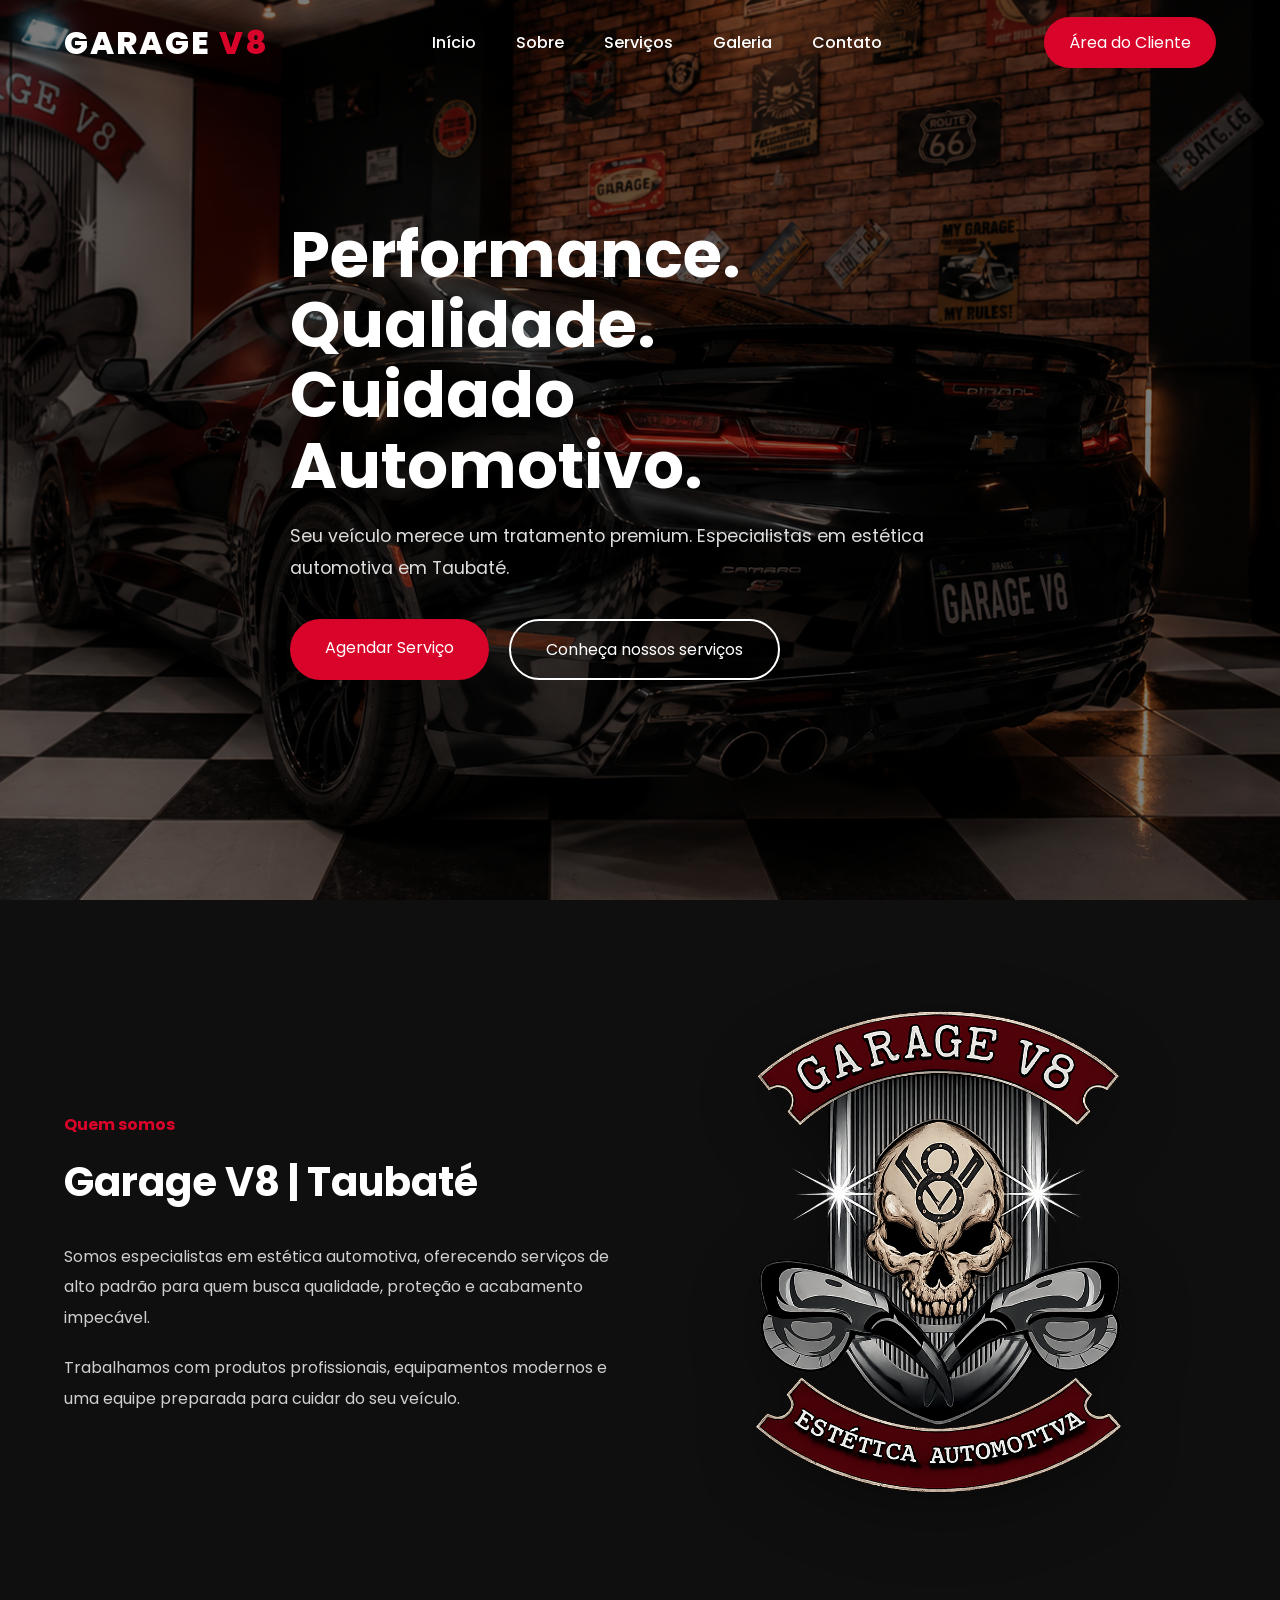
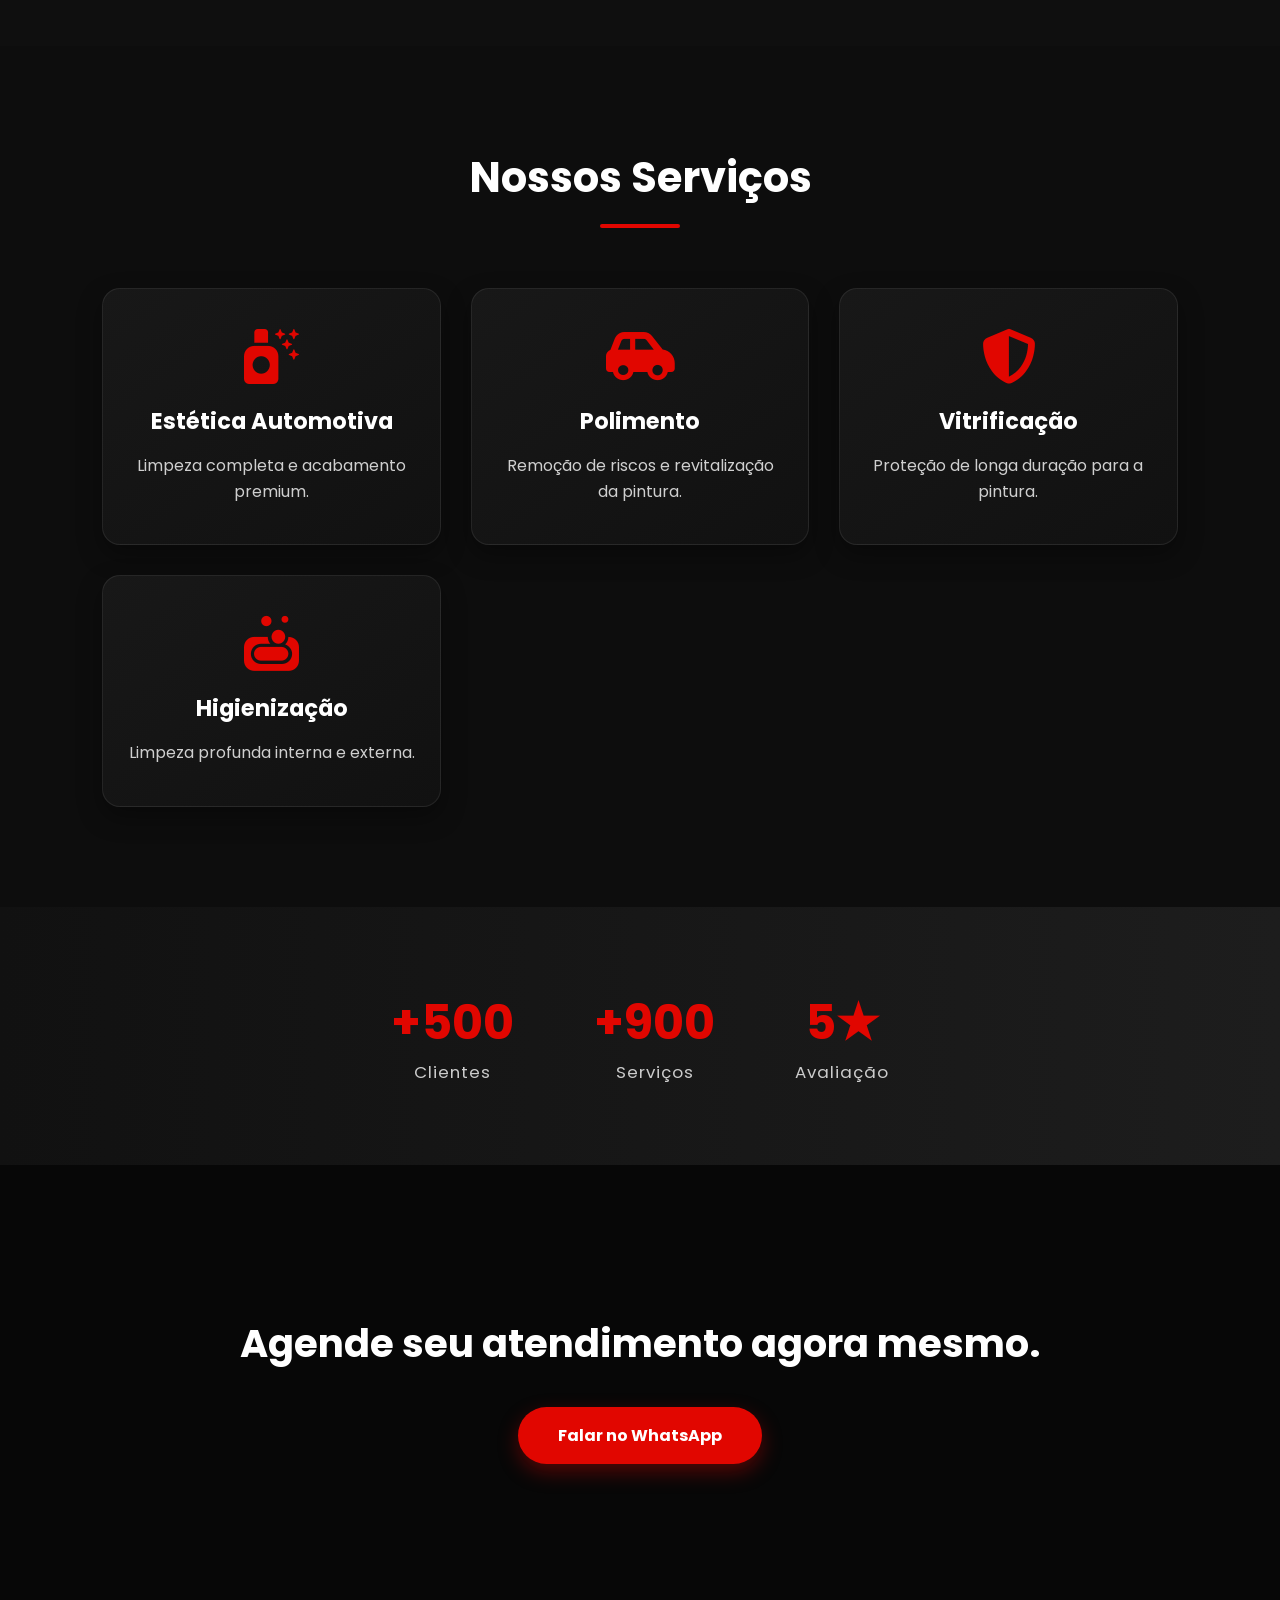
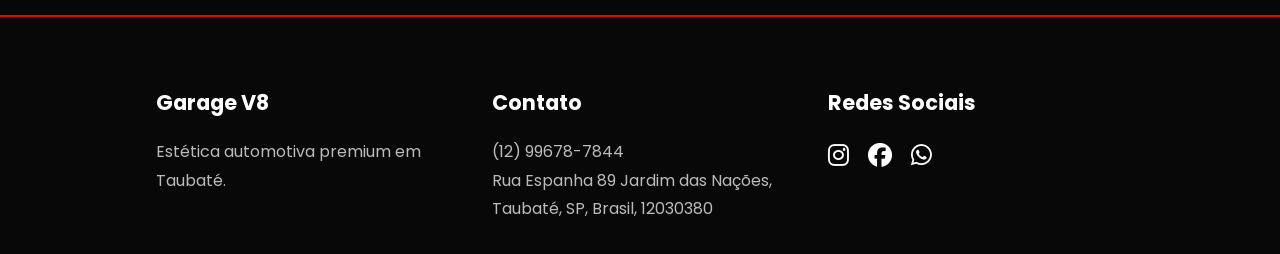
==== index.html @ 8b4b3583 "Primeiro commit" ====
<!DOCTYPE html>
<html lang="pt-BR">

<head>
    <meta charset="UTF-8">
    <meta name="viewport" content="width=device-width, initial-scale=1.0">

    <title>Garage V8 | Taubaté</title>

    <meta name="description"
        content="Garage V8 Taubaté - Especialistas em estética automotiva, polimento, vitrificação, higienização e muito mais.">

    <link rel="stylesheet" href="style.css">
    <link rel="icon" type="image/png" href="img/logogarage.png">
    <link rel="preconnect" href="https://fonts.googleapis.com">
    <link rel="preconnect" href="https://fonts.gstatic.com" crossorigin>

    <link
        href="https://fonts.googleapis.com/css2?family=Poppins:wght@300;400;500;600;700;800&display=swap"
        rel="stylesheet">

    <link rel="stylesheet"
        href="https://cdnjs.cloudflare.com/ajax/libs/font-awesome/6.7.2/css/all.min.css">
</head>

<body>

    <!-- Header -->

    <header id="header">

        <div class="container">

            <a href="#" class="logo">
                GARAGE <span>V8</span>
            </a>

            <nav>

                <ul>

                    <li><a href="#inicio">Início</a></li>

                    <li><a href="#sobre">Sobre</a></li>

                    <li><a href="#servicos">Serviços</a></li>

                    <li><a href="#galeria">Galeria</a></li>

                    <li><a href="#contato">Contato</a></li>

                </ul>

            </nav>

            <a href="#" class="btn-login">
                Área do Cliente
            </a>

            <div class="menu-mobile">
                <i class="fa-solid fa-bars"></i>
            </div>

        </div>

    </header>

    <!-- Hero -->

    <section class="hero" id="inicio">

    <div class="slider">

        <div class="slide active"></div>
        <div class="slide"></div>
        <div class="slide"></div>

    </div>
        

        <div class="overlay"></div>

        <div class="hero-content">

            <h1>
                Performance.<br>
                Qualidade.<br>
                Cuidado Automotivo.
            </h1>

            <p>

                Seu veículo merece um tratamento premium.
                Especialistas em estética automotiva em Taubaté.

            </p>

            <div class="hero-buttons">

                <a href="#" class="btn-primary">
                    Agendar Serviço
                </a>

                <a href="#servicos" class="btn-secondary">
                    Conheça nossos serviços
                </a>

            </div>

        </div>

    </section>

    <!-- Sobre -->

    <section class="sobre" id="sobre">

        <div class="container">

            <div class="texto">

                <span>Quem somos</span>

                <h2>Garage V8 | Taubaté</h2>

                <p>

                    Somos especialistas em estética automotiva,
                    oferecendo serviços de alto padrão para quem
                    busca qualidade, proteção e acabamento impecável.

                </p>

                <p>

                    Trabalhamos com produtos profissionais,
                    equipamentos modernos e uma equipe preparada
                    para cuidar do seu veículo.

                </p>

            </div>

            <div class="imagem">

                <img src="img/logogarage.png" alt="Garage V8">

            </div>

        </div>

    </section>

    <!-- Serviços -->

    <section class="servicos" id="servicos">

        <h2>Nossos Serviços</h2>

        <div class="cards">

            <div class="card">

                <i class="fa-solid fa-spray-can-sparkles"></i>

                <h3>Estética Automotiva</h3>

                <p>
                    Limpeza completa e acabamento premium.
                </p>

            </div>

            <div class="card">

                <i class="fa-solid fa-car-side"></i>

                <h3>Polimento</h3>

                <p>
                    Remoção de riscos e revitalização da pintura.
                </p>

            </div>

            <div class="card">

                <i class="fa-solid fa-shield-halved"></i>

                <h3>Vitrificação</h3>

                <p>
                    Proteção de longa duração para a pintura.
                </p>

            </div>

            <div class="card">

                <i class="fa-solid fa-soap"></i>

                <h3>Higienização</h3>

                <p>
                    Limpeza profunda interna e externa.
                </p>

            </div>

        </div>

    </section>

    <!-- Números -->

    <section class="numeros">

        <div class="item">

            <h2>+500</h2>

            <span>Clientes</span>

        </div>

        <div class="item">

            <h2>+900</h2>

            <span>Serviços</span>

        </div>

        <div class="item">

            <h2>5★</h2>

            <span>Avaliação</span>

        </div>

    </section>

    <!-- CTA -->

    <section class="cta">

    <video autoplay muted loop playsinline class="video-bg">
        <source src="img/index/polimento.mp4" type="video/mp4">
        Seu navegador não suporta vídeos.
    </video>

    <div class="overlay"></div>

    <div class="cta-content">
        <h2>Agende seu atendimento agora mesmo.</h2>

        <a href="https://api.whatsapp.com/send/?phone=5512996787844&text&type=phone_number&app_absent=0&utm_source=ig">
            Falar no WhatsApp
        </a>
    </div>

</section>

    <!-- Rodapé -->

    <footer id="contato">

        <div class="container">

            <div>

                <h3>Garage V8</h3>

                <p>
                    Estética automotiva premium em Taubaté.
                </p>

            </div>

            <div>

                <h3>Contato</h3>

                <p>(12) 99678-7844</p>

                <p> Rua Espanha 89 Jardim das Nações, Taubaté, SP, Brasil, 12030380</p>

            </div>

            <div>

                <h3>Redes Sociais</h3>

                <a href="https://www.instagram.com/garagev8_taubate/"><i class="fa-brands fa-instagram"></i></a>

                <a href="https://www.facebook.com/garagev8taubate?locale=pt_BR"><i class="fa-brands fa-facebook"></i></a>

                <a href="https://api.whatsapp.com/send/?phone=5512996787844&text&type=phone_number&app_absent=0&utm_source=ig"><i class="fa-brands fa-whatsapp"></i></a>

            </div>

        </div>

    </footer>

    <script src="script.js"></script>

</body>

</html>
---- style.css ----
/* ===========================
   RESET
=========================== */

*{
    margin:0;
    padding:0;
    box-sizing:border-box;
}

html{
    scroll-behavior:smooth;
}

body{
    font-family:'Poppins',sans-serif;
    background:#0f0f0f;
    color:#fff;
    overflow-x:hidden;
}

img{
    width:100%;
    display:block;
}

a{
    text-decoration:none;
}

ul{
    list-style:none;
}

.container{
    width:90%;
    max-width:1200px;
    margin:auto;
}

/* ===========================
   CORES
=========================== */

:root{

    --primary:#d90429;
    --secondary:#ef233c;
    --black:#0f0f0f;
    --dark:#171717;
    --gray:#9b9b9b;
    --white:#ffffff;

}

/* ===========================
   HEADER
=========================== */

header{

    position:fixed;
    top:0;
    left:0;

    width:100%;

    z-index:999;

    transition:.4s;

}

header.scrolled{

    background:#111;
    box-shadow:0 8px 25px rgba(0,0,0,.5);

}

header .container{

    height:85px;

    display:flex;
    justify-content:space-between;
    align-items:center;

}

.logo{

    color:#fff;
    font-size:2rem;
    font-weight:800;
    letter-spacing:2px;

}

.logo span{

    color:var(--primary);

}

nav ul{

    display:flex;
    gap:40px;

}

nav a{

    color:#fff;
    font-weight:500;
    transition:.3s;

}

nav a:hover{

    color:var(--primary);

}

.btn-login{

    background:var(--primary);

    color:#fff;

    padding:13px 25px;

    border-radius:40px;

    transition:.3s;

}

.btn-login:hover{

    background:var(--secondary);

}

.menu-mobile{

    display:none;

    font-size:28px;

    cursor:pointer;

}

/* ===========================
   HERO
=========================== */

.hero{

    position: relative;

    height:100vh;

    display:flex;
    justify-content:center;
    align-items:center;

    overflow:hidden;

}

/* Slider */

.slider{

    position:absolute;
    inset:0;

}

.slide{

    position:absolute;
    inset:0;

    opacity:0;

    transition:opacity 1.5s ease;

    background-position:center;
    background-size:cover;

}

.slide.active{

    opacity:1;

}

/* Imagens */

.slide:nth-child(1){

    background-image:url("img/index/bannercamaro2.png");

}

.slide:nth-child(2){

    background-image:url("img/index/bannerharley.png");

}

.slide:nth-child(3){

    background-image:url("img/index/bannergti.png");

}

/* Overlay */

.overlay{

    position:absolute;

    inset:0;

    background:rgba(0,0,0,.60);

    z-index:1;

}

/* Conteúdo */

.hero-content{

    position:relative;

    z-index:2;

    width:90%;
    max-width:700px;

}

.hero h1{

    font-size:4rem;

    line-height:1.1;

    margin-bottom:20px;

}

.hero p{

    color:#ddd;

    font-size:1.1rem;

    line-height:1.8;

    margin-bottom:35px;

}

.hero-buttons{

    display:flex;

    gap:20px;

    flex-wrap:wrap;

}

.btn-primary{

    background:var(--primary);

    color:#fff;

    padding:16px 35px;

    border-radius:40px;

    transition:.3s;

}

.btn-primary:hover{

    transform:translateY(-3px);

}

.btn-secondary{

    border:2px solid #fff;

    color:#fff;

    padding:16px 35px;

    border-radius:40px;

    transition:.3s;

}

.btn-secondary:hover{

    background:#fff;

    color:#111;

}

/* ===========================
   SOBRE
=========================== */

.sobre{

    padding:100px 0;

}

.sobre .container{

    display:grid;

    grid-template-columns:1fr 1fr;

    gap:60px;

    align-items:center;

}

.sobre span{

    color:var(--primary);

    font-weight:700;

}

.sobre h2{

    font-size:2.5rem;

    margin:15px 0 30px;

}

.sobre p{

    color:#cfcfcf;

    line-height:1.9;

    margin-bottom:20px;

}

.sobre img{
    border-radius:20px;
    transition:.5s;

    filter:
        drop-shadow(0 8px 15px rgba(0, 0, 0, 0.135))
        drop-shadow(0 20px 35px rgba(0, 0, 0, 0.241));

    transform-style: preserve-3d;
}

.sobre img:hover{
    transform:
        perspective(1200px)
        rotateY(-12deg)
        rotateX(6deg)
        translateY(-8px)
        scale(1.05);

    filter:
        drop-shadow(0 20px 25px rgba(0, 0, 0, 0.23))
        drop-shadow(0 35px 55px rgba(139, 0, 0, 0.22));
}

/* ===========================
   RESPONSIVO
=========================== */

@media(max-width:900px){

nav{

display:none;

}

.menu-mobile{

display:block;

}

.hero h1{

font-size:2.8rem;

}

.sobre .container{

grid-template-columns:1fr;

}

.hero{

text-align:center;

}

.hero-buttons{

justify-content:center;

}

}

@media(max-width:600px){

.hero h1{

font-size:2.2rem;

}

.hero p{

font-size:1rem;

}

.btn-primary,
.btn-secondary{

width:100%;

text-align:center;

}

.logo{

font-size:1.5rem;

}

}

/* ==========================
   SERVIÇOS
========================== */

.servicos{
    padding: 100px 8%;
    background: #0d0d0d;
    color: #fff;
    text-align: center;
}

.servicos h2{
    font-size: 2.6rem;
    margin-bottom: 60px;
    color: #fff;
    position: relative;
}

.servicos h2::after{
    content: "";
    width: 80px;
    height: 4px;
    background: #e10600;
    display: block;
    margin: 15px auto 0;
    border-radius: 20px;
}

.cards{
    display: grid;
    grid-template-columns: repeat(auto-fit,minmax(250px,1fr));
    gap: 30px;
}

.card{
    background: linear-gradient(145deg,#181818,#111);
    border: 1px solid rgba(255,255,255,.08);
    border-radius: 18px;
    padding: 40px 25px;
    transition: .4s;
    box-shadow: 0 10px 25px rgba(0,0,0,.35);
}

.card:hover{
    transform: translateY(-10px);
    border-color: #e10600;
    box-shadow: 0 15px 40px rgba(225,6,0,.25);
}

.card i{
    font-size: 55px;
    color: #e10600;
    margin-bottom: 20px;
}

.card h3{
    margin-bottom: 15px;
    font-size: 1.4rem;
}

.card p{
    color: #cfcfcf;
    line-height: 1.6;
}


/* ==========================
   NÚMEROS
========================== */

.numeros{
    display: flex;
    justify-content: center;
    align-items: center;
    gap: 80px;
    padding: 80px 8%;
    background: linear-gradient(90deg,#111,#1d1d1d);
    color: #fff;
    flex-wrap: wrap;
}

.numeros .item{
    text-align: center;
}

.numeros h2{
    font-size: 3rem;
    color: #e10600;
}

.numeros span{
    color: #ccc;
    letter-spacing: 1px;
    font-size: 1.05rem;
}


/* ==========================
   CTA
========================== */

/* ==========================
   CTA
========================== */

.cta{
    position: relative;
    overflow: hidden;
    padding: 90px 8%;
    text-align: center;
    min-height: 450px;

    display: flex;
    justify-content: center;
    align-items: center;
}

/* Vídeo */
.video-bg{
    position: absolute;
    top: 50%;
    left: 50%;
    width: 100%;
    height: 100%;
    object-fit: cover;
    transform: translate(-50%, -50%);
    z-index: 0;
}

/* Camada escura */
.overlay{
    position: absolute;
    inset: 0;
    background: rgba(0, 0, 0, 0.508);
    z-index: 1;
}

/* Conteúdo */
.cta-content{
    position: relative;
    z-index: 2;
}

.cta h2{
    color: #fff;
    font-size: 2.4rem;
    margin-bottom: 35px;
}

.cta a{
    display: inline-block;
    padding: 16px 40px;
    background: #e10600;
    color: #fff;
    text-decoration: none;
    font-weight: bold;
    border-radius: 50px;
    transition: .3s;
    font-size: 1rem;
    box-shadow: 0 8px 20px rgba(225,6,0,.35);
}

.cta a:hover{
    background: #fff;
    color: #111;
    transform: scale(1.05);
}

/* ==========================
   RODAPÉ
========================== */

footer{
    background: #080808;
    color: #fff;
    padding: 70px 8% 30px;
    border-top: 2px solid #e10600;
}

footer .container{
    display: grid;
    grid-template-columns: repeat(auto-fit,minmax(220px,1fr));
    gap: 40px;
}

footer h3{
    margin-bottom: 20px;
    color: #fff;
    font-size: 1.3rem;
}

footer p{
    color: #bbb;
    line-height: 1.8;
}

footer a{
    color: #fff;
    font-size: 1.5rem;
    margin-right: 15px;
    transition: .3s;
}

footer a:hover{
    color: #e10600;
}


/* ==========================
   RESPONSIVO
========================== */

@media(max-width:768px){

    .servicos h2{
        font-size:2rem;
    }

    .cta h2{
        font-size:1.8rem;
    }

    .numeros{
        gap:40px;
    }

    .numeros h2{
        font-size:2.3rem;
    }

}
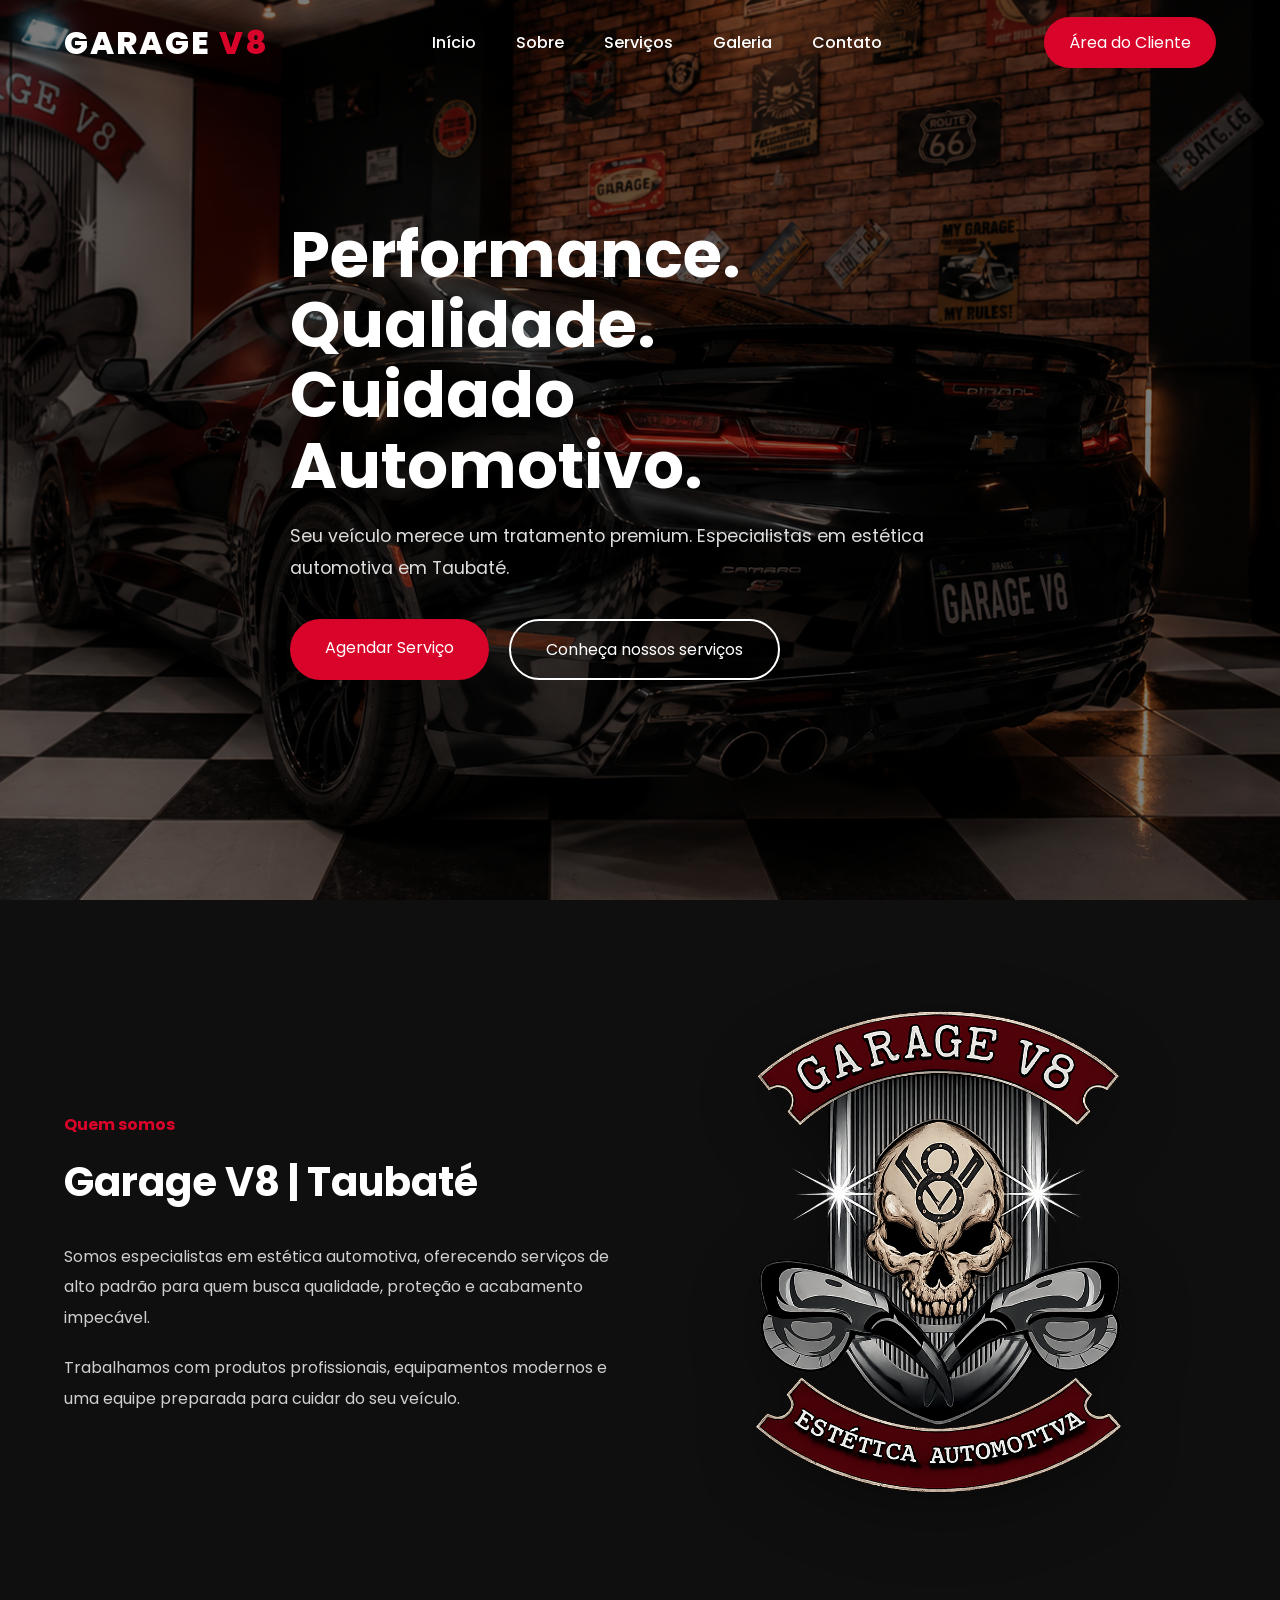
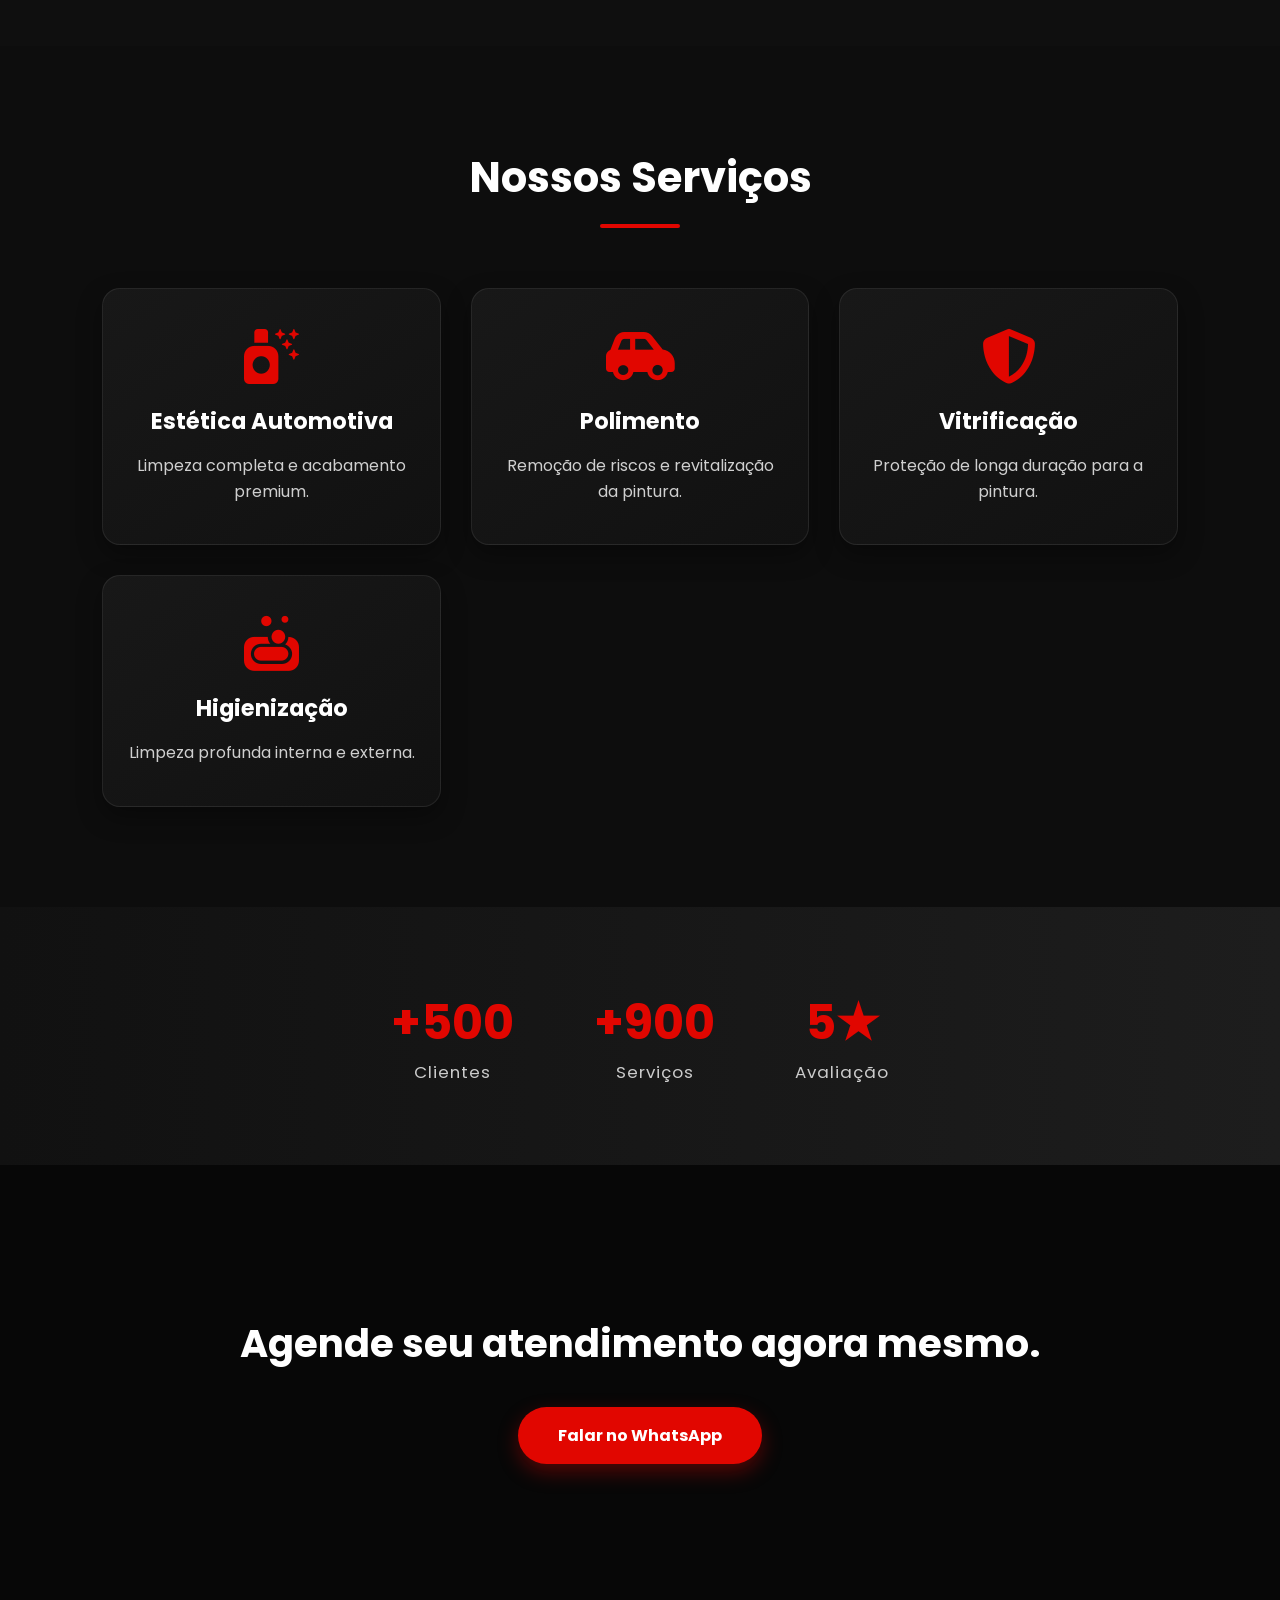
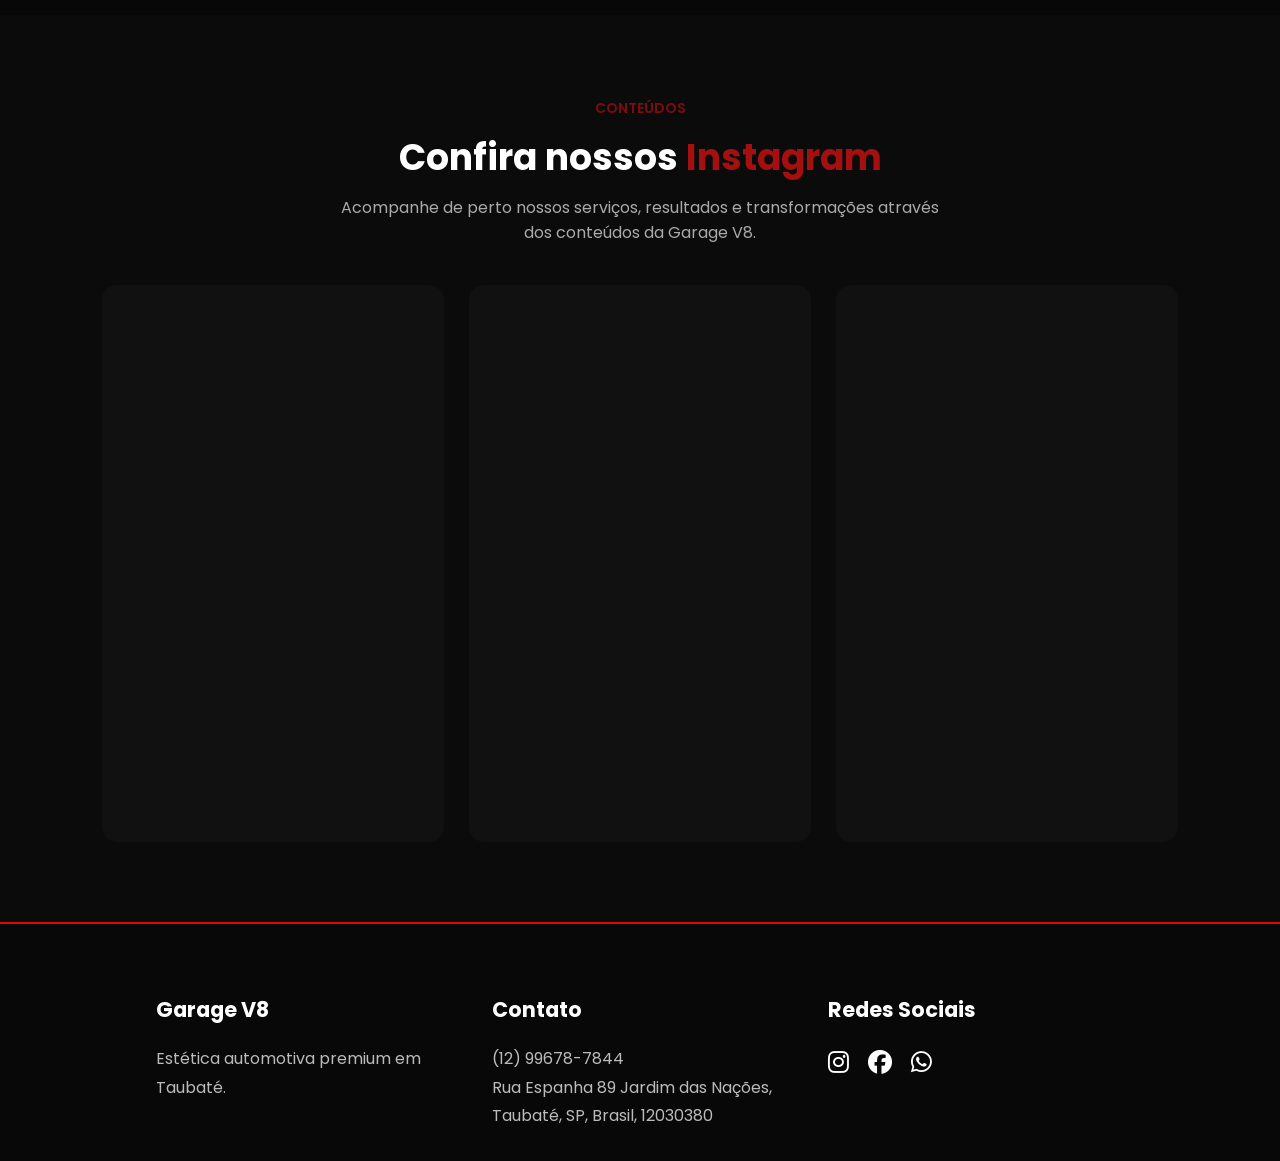
==== commit 5de54fea: "reels - instagram" ====
--- a/index.html
+++ b/index.html
@@ -70,7 +70,6 @@
     <section class="hero" id="inicio">
 
     <div class="slider">
-
         <div class="slide active"></div>
         <div class="slide"></div>
         <div class="slide"></div>
@@ -150,6 +149,34 @@
         </div>
 
     </section>
+    
+
+<!-- Galeria -->
+
+<section class="galeria" id="galeria">
+
+    <div class="galeria-container">
+
+        <div class="galeria-slides">
+
+
+        </div>
+
+       
+
+        <div class="galeria-dots">
+
+            <span class="galeria-dot active"></span>
+            <span class="galeria-dot"></span>
+            <span class="galeria-dot"></span>
+            <span class="galeria-dot"></span>
+
+        </div>
+
+    </div>
+
+</section>
+
 
     <!-- Serviços -->
 
@@ -262,6 +289,49 @@
 
 </section>
 
+<section class="reels" id="reels">
+    <div class="section-title">
+        <span>Conteúdos</span>
+        <h2>Confira nossos <strong>Instagram</strong></h2>
+        <p>
+            Acompanhe de perto nossos serviços, resultados e transformações
+            através dos conteúdos da Garage V8.
+        </p>
+    </div>
+
+    <div class="reels-container">
+
+        <div class="reel">
+            <iframe 
+                src="https://www.instagram.com/p/DdFQwF_AcOW/"
+                frameborder="0"
+                scrolling="no"
+                allowtransparency="true">
+            </iframe>
+        </div>
+
+        <div class="reel">
+            <iframe 
+                src="https://www.instagram.com/p/DcyqXE9jJFt/"
+                frameborder="0"
+                scrolling="no"
+                allowtransparency="true">
+            </iframe>
+        </div>
+
+        <div class="reel">
+            <iframe 
+                src="https://www.instagram.com/p/DceJg4wAKfO/"
+                frameborder="0"
+                scrolling="no"
+                allowtransparency="true">
+            </iframe>
+        </div>
+        
+
+    </div>
+</section>
+
     <!-- Rodapé -->
 
     <footer id="contato">
--- a/style.css
+++ b/style.css
@@ -699,4 +699,522 @@
         font-size:2.3rem;
     }
 
+}
+/* ================================
+   CARROSSEL GARAGE V8
+================================ */
+
+.garage-carousel {
+    width: 100%;
+    height: 600px;
+    position: relative;
+    overflow: hidden;
+    background: #000;
+}
+
+.carousel-container {
+    width: 100%;
+    height: 100%;
+    position: relative;
+}
+
+.carousel-slide {
+    position: absolute;
+    inset: 0;
+    width: 100%;
+    height: 100%;
+    opacity: 0;
+    visibility: hidden;
+    transition: opacity 0.8s ease;
+}
+
+.carousel-slide.active {
+    opacity: 1;
+    visibility: visible;
+}
+
+.carousel-slide img {
+    width: 100%;
+    height: 100%;
+    object-fit: cover;
+}
+
+/* Escurece a imagem */
+
+.carousel-slide::after {
+    content: "";
+    position: absolute;
+    inset: 0;
+    background:
+        linear-gradient(
+            90deg,
+            rgba(0, 0, 0, 0.85),
+            rgba(0, 0, 0, 0.35),
+            rgba(0, 0, 0, 0.15)
+        );
+}
+
+/* Texto */
+
+.carousel-content {
+    position: absolute;
+    z-index: 2;
+    top: 50%;
+    left: 10%;
+    transform: translateY(-50%);
+    max-width: 600px;
+    color: #fff;
+}
+
+.carousel-content span {
+    font-size: 14px;
+    font-weight: 700;
+    letter-spacing: 4px;
+    color: #cfcfcf;
+}
+
+.carousel-content h2 {
+    font-size: 52px;
+    line-height: 1.1;
+    margin: 15px 0;
+    font-weight: 800;
+}
+
+.carousel-content p {
+    font-size: 18px;
+    line-height: 1.6;
+    color: #ddd;
+    margin-bottom: 30px;
+    max-width: 500px;
+}
+
+/* Botão */
+
+.carousel-button {
+    display: inline-block;
+    padding: 14px 28px;
+    background: #fff;
+    color: #111;
+    text-decoration: none;
+    font-weight: 700;
+    border-radius: 4px;
+    transition: 0.3s;
+}
+
+.carousel-button:hover {
+    background: #ddd;
+    transform: translateY(-2px);
+}
+
+/* Setas */
+
+.carousel-arrow {
+    position: absolute;
+    z-index: 5;
+    top: 50%;
+    transform: translateY(-50%);
+
+    width: 50px;
+    height: 50px;
+
+    border: 1px solid rgba(255,255,255,0.5);
+    border-radius: 50%;
+
+    background: rgba(0,0,0,0.3);
+    color: white;
+
+    font-size: 22px;
+    cursor: pointer;
+
+    transition: 0.3s;
+}
+
+.carousel-arrow:hover {
+    background: rgba(255,255,255,0.2);
+}
+
+.carousel-prev {
+    left: 30px;
+}
+
+.carousel-next {
+    right: 30px;
+}
+
+/* Bolinhas */
+
+.carousel-indicators {
+    position: absolute;
+    z-index: 5;
+
+    bottom: 30px;
+    left: 50%;
+
+    transform: translateX(-50%);
+
+    display: flex;
+    gap: 10px;
+}
+
+.carousel-dot {
+    width: 10px;
+    height: 10px;
+
+    border-radius: 50%;
+
+    background: rgba(255,255,255,0.5);
+
+    cursor: pointer;
+
+    transition: 0.3s;
+}
+
+.carousel-dot.active {
+    width: 30px;
+    border-radius: 10px;
+    background: #fff;
+}
+
+
+/* ================================
+   RESPONSIVO
+================================ */
+
+@media (max-width: 768px) {
+
+    .garage-carousel {
+        height: 500px;
+    }
+
+    .carousel-content {
+        left: 8%;
+        right: 8%;
+    }
+
+    .carousel-content h2 {
+        font-size: 36px;
+    }
+
+    .carousel-content p {
+        font-size: 16px;
+    }
+
+    .carousel-arrow {
+        width: 40px;
+        height: 40px;
+    }
+
+    .carousel-prev {
+        left: 15px;
+    }
+
+    .carousel-next {
+        right: 15px;
+    }
+}
+
+/* ================================
+   CARROSSEL GARAGE V8
+================================ */
+
+.garage {
+    width: 100%;
+    height: 600px;
+    position: relative;
+    overflow: hidden;
+    background: #000;
+}
+
+.garage-container {
+    width: 100%;
+    height: 100%;
+    position: relative;
+}
+
+.garage-item {
+    position: absolute;
+    inset: 0;
+    width: 100%;
+    height: 100%;
+
+    opacity: 0;
+    visibility: hidden;
+
+    transition: opacity 0.8s ease;
+}
+
+.garage-item.active {
+    opacity: 1;
+    visibility: visible;
+}
+
+
+/* Imagem */
+
+.garage-item img {
+    width: 100%;
+    height: 100%;
+    object-fit: cover;
+}
+
+
+/* Escurecimento da imagem */
+
+.garage-item::after {
+    content: "";
+    position: absolute;
+    inset: 0;
+
+    background: linear-gradient(
+        90deg,
+        rgba(0, 0, 0, 0.85),
+        rgba(0, 0, 0, 0.45),
+        rgba(0, 0, 0, 0.15)
+    );
+}
+
+
+/* Texto */
+
+.garage-text {
+    position: absolute;
+    z-index: 2;
+
+    top: 50%;
+    left: 10%;
+
+    transform: translateY(-50%);
+
+    max-width: 600px;
+
+    color: #fff;
+}
+
+.garage-text span {
+    font-size: 14px;
+    font-weight: 700;
+    letter-spacing: 4px;
+}
+
+.garage-text h2 {
+    font-size: 52px;
+    line-height: 1.1;
+
+    margin: 15px 0;
+
+    font-weight: 800;
+}
+
+.garage-text p {
+    font-size: 18px;
+    line-height: 1.6;
+
+    color: #ddd;
+
+    margin-bottom: 30px;
+
+    max-width: 500px;
+}
+
+
+/* Botão */
+
+.garage-btn {
+    display: inline-block;
+
+    padding: 14px 28px;
+
+    background: #fff;
+    color: #111;
+
+    text-decoration: none;
+
+    font-weight: 700;
+
+    border-radius: 4px;
+
+    transition: 0.3s;
+}
+
+.garage-btn:hover {
+    background: #ddd;
+    transform: translateY(-2px);
+}
+
+
+/* ================================
+   SETAS
+================================ */
+
+.garage-arrow {
+    position: absolute;
+    z-index: 5;
+
+    top: 50%;
+    transform: translateY(-50%);
+
+    width: 50px;
+    height: 50px;
+
+    border: 1px solid rgba(255, 255, 255, 0.5);
+    border-radius: 50%;
+
+    background: rgba(0, 0, 0, 0.35);
+
+    color: white;
+
+    font-size: 22px;
+
+    cursor: pointer;
+
+    transition: 0.3s;
+}
+
+.garage-arrow:hover {
+    background: rgba(255, 255, 255, 0.2);
+}
+
+.garage-left {
+    left: 30px;
+}
+
+.garage-right {
+    right: 30px;
+}
+
+
+/* ================================
+   INDICADORES
+================================ */
+
+.garage-indicators {
+    position: absolute;
+    z-index: 5;
+
+    bottom: 30px;
+    left: 50%;
+
+    transform: translateX(-50%);
+
+    display: flex;
+    gap: 10px;
+}
+
+.garage-point {
+    width: 10px;
+    height: 10px;
+
+    border-radius: 50%;
+
+    background: rgba(255, 255, 255, 0.5);
+
+    cursor: pointer;
+
+    transition: 0.3s;
+}
+
+.garage-point.active {
+    width: 30px;
+
+    border-radius: 10px;
+
+    background: #fff;
+}
+
+
+/* ================================
+   RESPONSIVO
+================================ */
+
+@media (max-width: 768px) {
+
+    .garage {
+        height: 500px;
+    }
+
+    .garage-text {
+        left: 8%;
+        right: 8%;
+    }
+
+    .garage-text h2 {
+        font-size: 36px;
+    }
+
+    .garage-text p {
+        font-size: 16px;
+    }
+
+    .garage-arrow {
+        width: 40px;
+        height: 40px;
+    }
+
+    .garage-left {
+        left: 15px;
+    }
+
+    .garage-right {
+        right: 15px;
+    }
+}
+
+.reels {
+    padding: 80px 8%;
+    background: #0b0b0b;
+}
+
+.section-title {
+    text-align: center;
+    margin-bottom: 40px;
+}
+
+.section-title span {
+    color: #7e0c0c;
+    text-transform: uppercase;
+    font-size: 14px;
+    font-weight: 600;
+}
+
+.section-title h2 {
+    color: #fff;
+    font-size: 36px;
+    margin: 10px 0;
+}
+
+.section-title h2 strong {
+    color: #a41010;
+}
+
+.section-title p {
+    color: #aaa;
+    max-width: 600px;
+    margin: auto;
+}
+
+.reels-container {
+    display: grid;
+    grid-template-columns: repeat(3, 1fr);
+    gap: 25px;
+    max-width: 1100px;
+    margin: auto;
+}
+
+.reel {
+    overflow: hidden;
+    border-radius: 15px;
+    background: #111;
+    min-height: 500px;
+}
+
+.reel iframe {
+    width: 100%;
+    height: 550px;
+    border: none;
+}
+
+@media (max-width: 768px) {
+    .reels-container {
+        grid-template-columns: 1fr;
+    }
 }
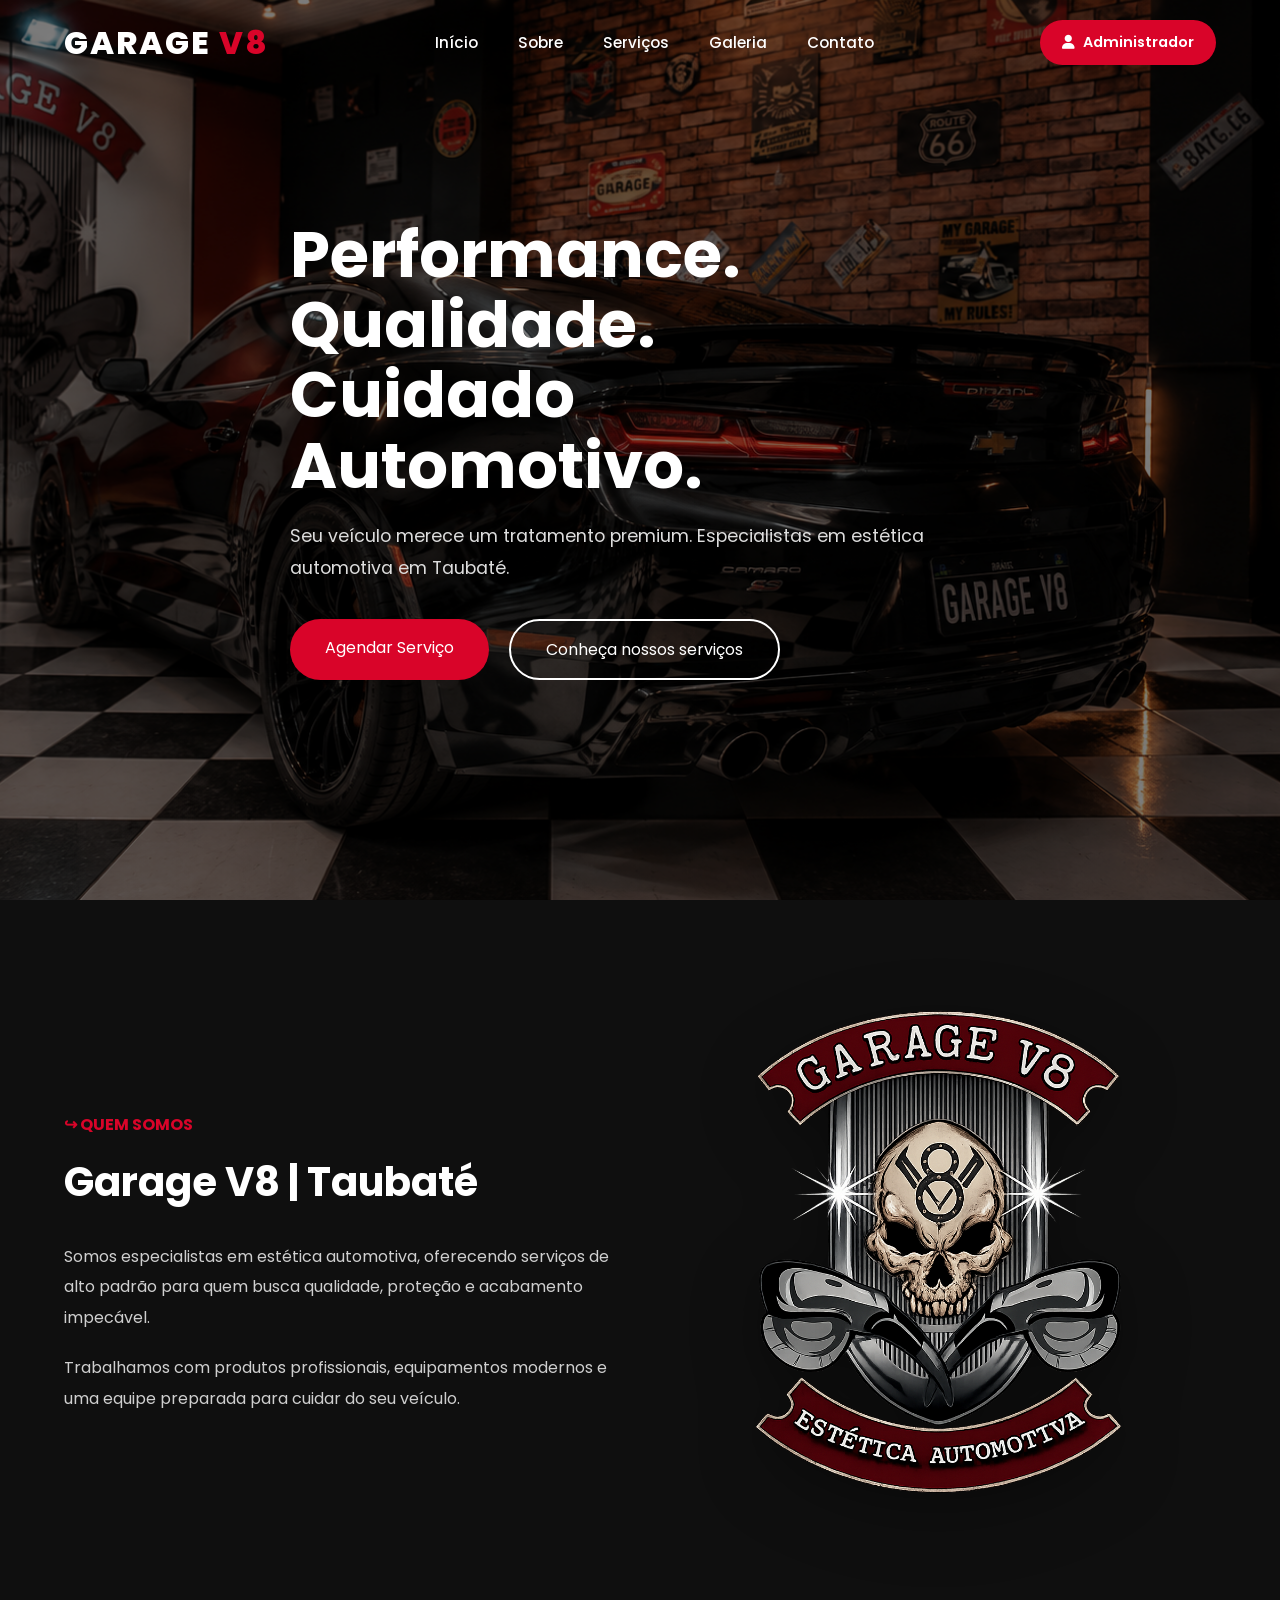
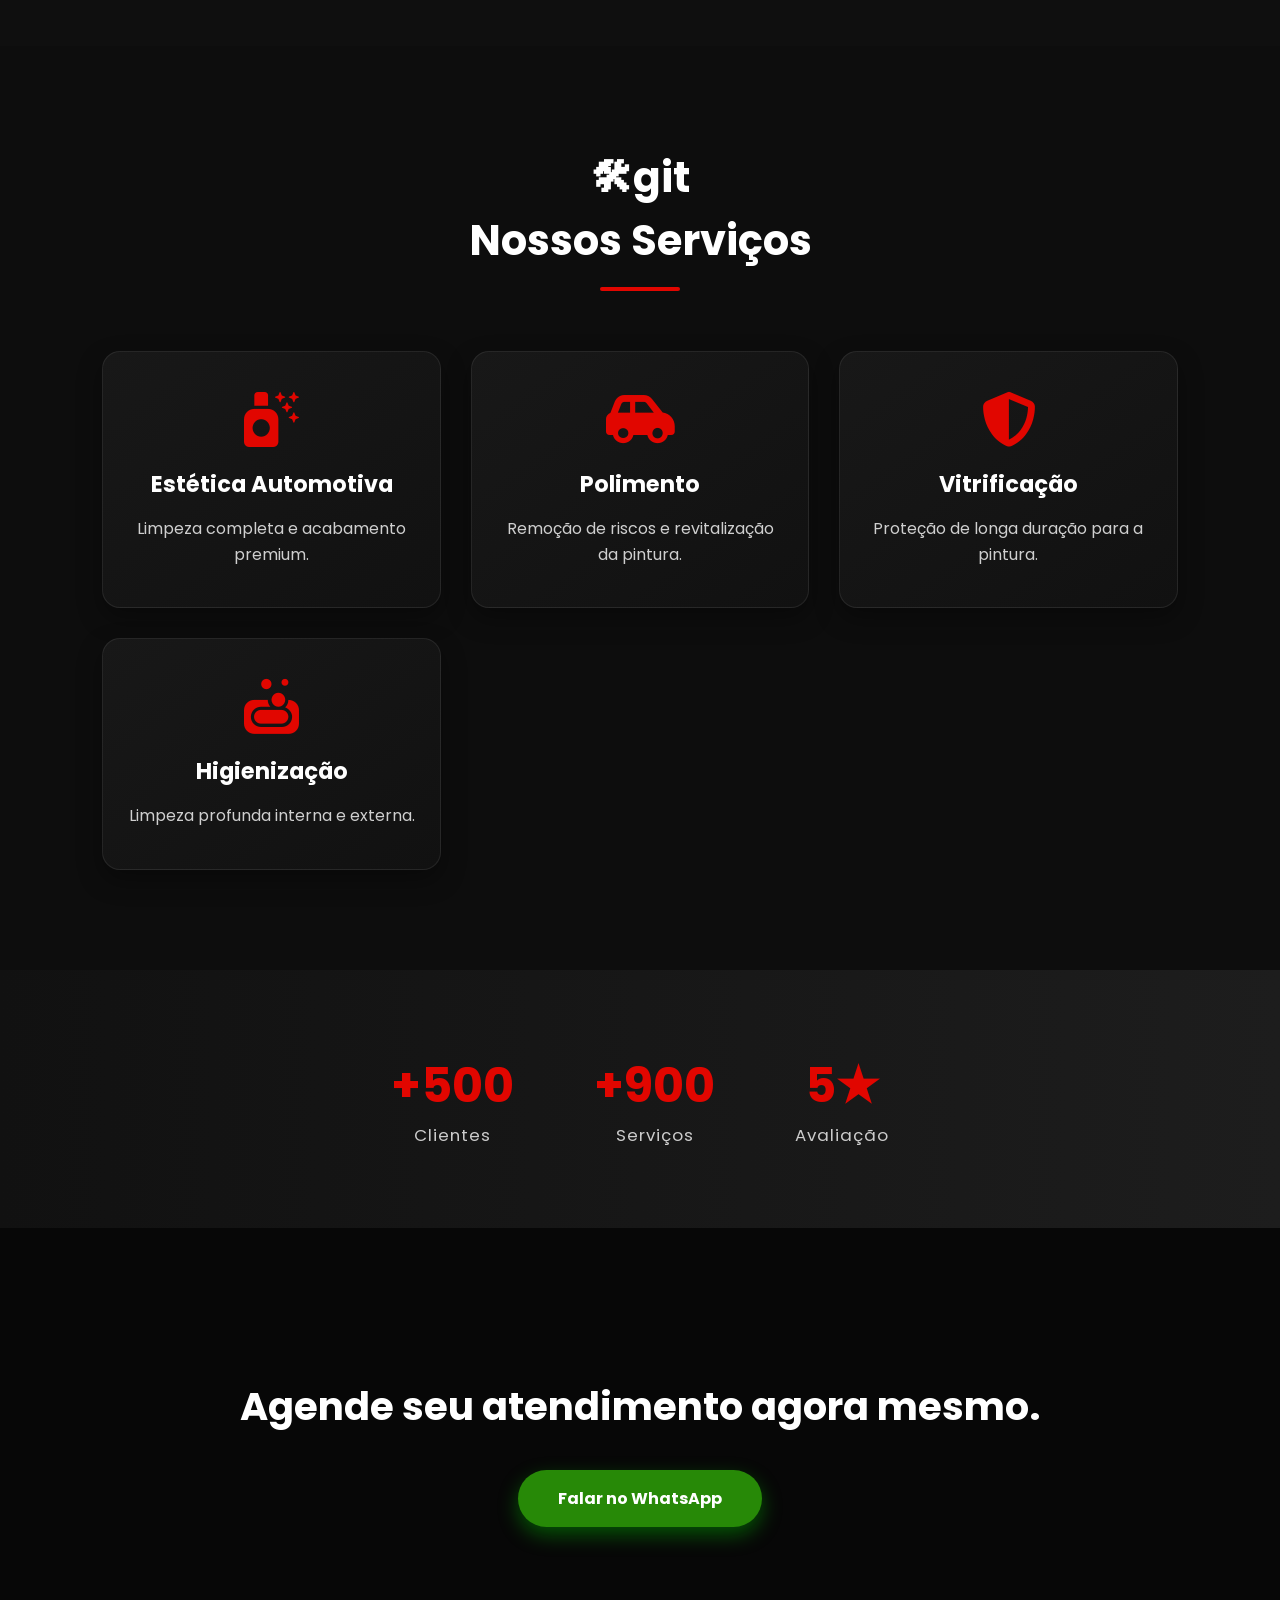
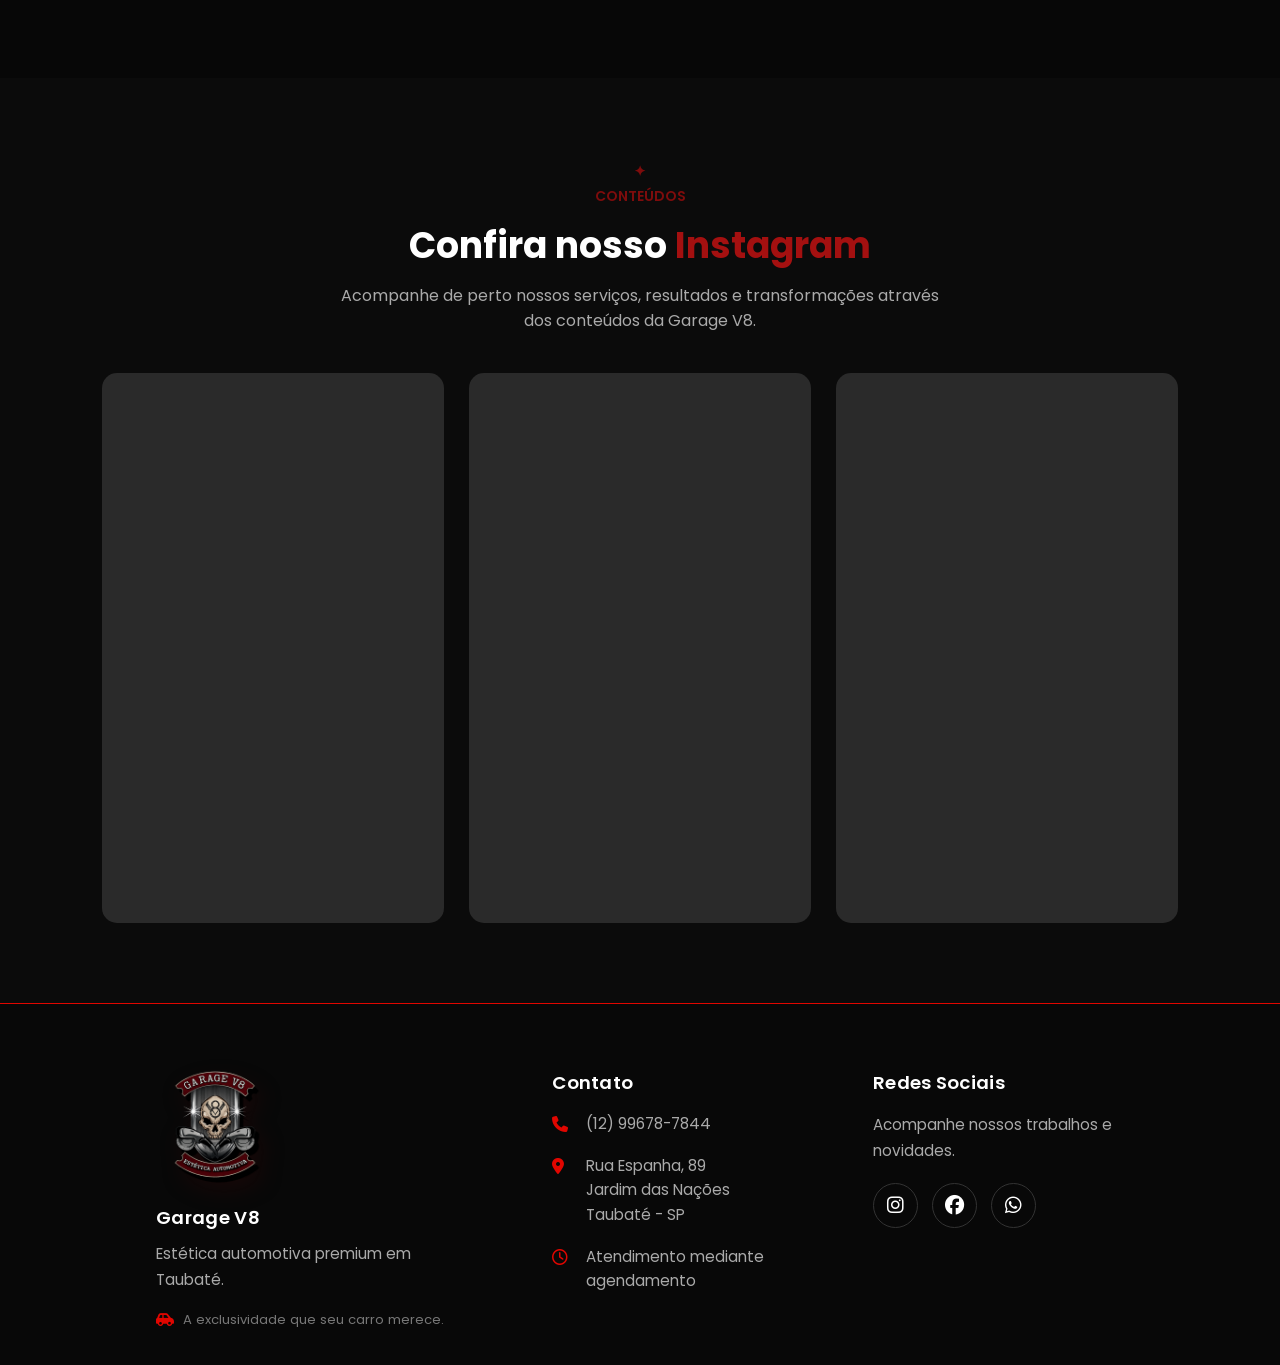
==== commit d0f7e61f: "Adicionando navbar responsiva para dispositivos móveis e ajustando o rodapé" ====
--- a/index.html
+++ b/index.html
@@ -1,8 +1,11 @@
+
 <!DOCTYPE html>
 <html lang="pt-BR">
 
 <head>
+
     <meta charset="UTF-8">
+
     <meta name="viewport" content="width=device-width, initial-scale=1.0">
 
     <title>Garage V8 | Taubaté</title>
@@ -11,7 +14,10 @@
         content="Garage V8 Taubaté - Especialistas em estética automotiva, polimento, vitrificação, higienização e muito mais.">
 
     <link rel="stylesheet" href="style.css">
+
     <link rel="icon" type="image/png" href="img/logogarage.png">
+
+    <!-- Google Fonts -->
     <link rel="preconnect" href="https://fonts.googleapis.com">
     <link rel="preconnect" href="https://fonts.gstatic.com" crossorigin>
 
@@ -19,44 +25,68 @@
         href="https://fonts.googleapis.com/css2?family=Poppins:wght@300;400;500;600;700;800&display=swap"
         rel="stylesheet">
 
-    <link rel="stylesheet"
+    <!-- Font Awesome -->
+    <link
+        rel="stylesheet"
         href="https://cdnjs.cloudflare.com/ajax/libs/font-awesome/6.7.2/css/all.min.css">
+
 </head>
 
+
 <body>
 
-    <!-- Header -->
+    <!-- ==========================
+         HEADER
+    =========================== -->
 
     <header id="header">
 
         <div class="container">
 
-            <a href="#" class="logo">
+            <!-- Logo -->
+            <a href="#inicio" class="logo">
                 GARAGE <span>V8</span>
             </a>
 
+
+            <!-- Menu -->
             <nav>
 
                 <ul>
 
-                    <li><a href="#inicio">Início</a></li>
-
-                    <li><a href="#sobre">Sobre</a></li>
-
-                    <li><a href="#servicos">Serviços</a></li>
-
-                    <li><a href="#galeria">Galeria</a></li>
-
-                    <li><a href="#contato">Contato</a></li>
+                    <li>
+                        <a href="#inicio">Início</a>
+                    </li>
+
+                    <li>
+                        <a href="#sobre">Sobre</a>
+                    </li>
+
+                    <li>
+                        <a href="#servicos">Serviços</a>
+                    </li>
+
+                    <li>
+                        <a href="#galeria">Galeria</a>
+                    </li>
+
+                    <li>
+                        <a href="#contato">Contato</a>
+                    </li>
 
                 </ul>
 
             </nav>
 
+
+            <!-- Login -->
             <a href="#" class="btn-login">
-                Área do Cliente
+                <i class="fa-solid fa-user"></i>
+                Administrador
             </a>
 
+
+            <!-- Menu Mobile -->
             <div class="menu-mobile">
                 <i class="fa-solid fa-bars"></i>
             </div>
@@ -64,6 +94,7 @@
         </div>
 
     </header>
+
 
     <!-- Hero -->
 
@@ -118,7 +149,7 @@
 
             <div class="texto">
 
-                <span>Quem somos</span>
+                <span>↪ QUEM SOMOS</span>
 
                 <h2>Garage V8 | Taubaté</h2>
 
@@ -182,7 +213,7 @@
 
     <section class="servicos" id="servicos">
 
-        <h2>Nossos Serviços</h2>
+        <h2>🛠git<br>Nossos Serviços</h2>
 
         <div class="cards">
 
@@ -244,7 +275,7 @@
 
         <div class="item">
 
-            <h2>+500</h2>
+            <h2 >+500</h2>
 
             <span>Clientes</span>
 
@@ -268,7 +299,7 @@
 
     </section>
 
-    <!-- CTA -->
+    <!-- Reels -->
 
     <section class="cta">
 
@@ -290,9 +321,10 @@
 </section>
 
 <section class="reels" id="reels">
+
     <div class="section-title">
-        <span>Conteúdos</span>
-        <h2>Confira nossos <strong>Instagram</strong></h2>
+        <span>✦<br>Conteúdos</span>
+        <h2>Confira nosso <strong>Instagram</strong></h2>
         <p>
             Acompanhe de perto nossos serviços, resultados e transformações
             através dos conteúdos da Garage V8.
@@ -302,8 +334,8 @@
     <div class="reels-container">
 
         <div class="reel">
-            <iframe 
-                src="https://www.instagram.com/p/DdFQwF_AcOW/"
+            <iframe
+                src="https://www.instagram.com/p/DdFQwF_AcOW/embed"
                 frameborder="0"
                 scrolling="no"
                 allowtransparency="true">
@@ -311,8 +343,8 @@
         </div>
 
         <div class="reel">
-            <iframe 
-                src="https://www.instagram.com/p/DcyqXE9jJFt/"
+            <iframe
+                src="https://www.instagram.com/p/DcyqXE9jJFt/embed"
                 frameborder="0"
                 scrolling="no"
                 allowtransparency="true">
@@ -320,59 +352,112 @@
         </div>
 
         <div class="reel">
-            <iframe 
-                src="https://www.instagram.com/p/DceJg4wAKfO/"
+            <iframe
+                src="https://www.instagram.com/p/DceJg4wAKfO/embed"
                 frameborder="0"
                 scrolling="no"
                 allowtransparency="true">
             </iframe>
         </div>
-        
-
-    </div>
+
+    </div>
+
 </section>
 
-    <!-- Rodapé -->
-
-    <footer id="contato">
-
-        <div class="container">
-
-            <div>
-
-                <h3>Garage V8</h3>
-
-                <p>
-                    Estética automotiva premium em Taubaté.
-                </p>
-
-            </div>
-
-            <div>
-
-                <h3>Contato</h3>
-
-                <p>(12) 99678-7844</p>
-
-                <p> Rua Espanha 89 Jardim das Nações, Taubaté, SP, Brasil, 12030380</p>
-
-            </div>
-
-            <div>
-
-                <h3>Redes Sociais</h3>
-
-                <a href="https://www.instagram.com/garagev8_taubate/"><i class="fa-brands fa-instagram"></i></a>
-
-                <a href="https://www.facebook.com/garagev8taubate?locale=pt_BR"><i class="fa-brands fa-facebook"></i></a>
-
-                <a href="https://api.whatsapp.com/send/?phone=5512996787844&text&type=phone_number&app_absent=0&utm_source=ig"><i class="fa-brands fa-whatsapp"></i></a>
-
-            </div>
-
-        </div>
-
-    </footer>
+<!-- Rodapé -->
+
+<footer id="contato">
+
+    <div class="container">
+
+        <!-- Marca -->
+        <div class="footer-brand">
+
+            <a href="#" class="footer-logo">
+                <img src="img/logogarage.png" alt="Garage V8">
+            </a>
+
+            <h3>Garage V8</h3>
+
+            <p>
+                Estética automotiva premium em Taubaté.
+            </p>
+
+            <div class="footer-highlight">
+                <i class="fa-solid fa-car-side"></i>
+                <span>A exclusividade que seu carro merece.</span>
+            </div>
+
+        </div>
+
+
+        <!-- Contato -->
+        <div class="footer-column">
+
+            <h3>Contato</h3>
+
+            <div class="contact-item">
+                <i class="fa-solid fa-phone"></i>
+                <span>(12) 99678-7844</span>
+            </div>
+
+            <div class="contact-item">
+                <i class="fa-solid fa-location-dot"></i>
+                <span>
+                    Rua Espanha, 89<br>
+                    Jardim das Nações<br>
+                    Taubaté - SP
+                </span>
+            </div>
+
+            <div class="contact-item">
+                <i class="fa-regular fa-clock"></i>
+                <span>
+                    Atendimento mediante agendamento
+                </span>
+            </div>
+
+        </div>
+
+
+        <!-- Redes Sociais -->
+        <div class="footer-column">
+
+            <h3>Redes Sociais</h3>
+
+            <p class="social-text">
+                Acompanhe nossos trabalhos e novidades.
+            </p>
+
+            <div class="social-links">
+
+                <a href="https://www.instagram.com/garagev8_taubate/"
+                   aria-label="Instagram"
+                   target="_blank">
+                    <i class="fa-brands fa-instagram"></i>
+                </a>
+
+                <a href="https://www.facebook.com/garagev8taubate?locale=pt_BR"
+                   aria-label="Facebook"
+                   target="_blank">
+                    <i class="fa-brands fa-facebook"></i>
+                </a>
+
+                <a href="https://api.whatsapp.com/send/?phone=5512996787844&text&type=phone_number&app_absent=0&utm_source=ig"
+                   aria-label="WhatsApp"
+                   target="_blank">
+                    <i class="fa-brands fa-whatsapp"></i>
+                </a>
+
+            </div>
+
+        </div>
+
+    </div>
+
+</footer>
+
+
 
     <script src="script.js"></script>
 
--- a/style.css
+++ b/style.css
@@ -53,105 +53,317 @@
 
 }
 
+
+
 /* ===========================
    HEADER
 =========================== */
 
-header{
-
-    position:fixed;
-    top:0;
-    left:0;
-
-    width:100%;
-
-    z-index:999;
-
-    transition:.4s;
-
-}
-
-header.scrolled{
-
-    background:#111;
-    box-shadow:0 8px 25px rgba(0,0,0,.5);
-
-}
-
-header .container{
-
-    height:85px;
-
-    display:flex;
-    justify-content:space-between;
-    align-items:center;
-
-}
-
-.logo{
-
-    color:#fff;
-    font-size:2rem;
-    font-weight:800;
-    letter-spacing:2px;
-
-}
-
-.logo span{
-
-    color:var(--primary);
-
-}
-
-nav ul{
-
-    display:flex;
-    gap:40px;
-
-}
-
-nav a{
-
-    color:#fff;
-    font-weight:500;
-    transition:.3s;
-
-}
-
-nav a:hover{
-
-    color:var(--primary);
-
-}
-
-.btn-login{
-
-    background:var(--primary);
-
-    color:#fff;
-
-    padding:13px 25px;
-
-    border-radius:40px;
-
-    transition:.3s;
-
-}
-
-.btn-login:hover{
-
-    background:var(--secondary);
-
-}
-
-.menu-mobile{
-
-    display:none;
-
-    font-size:28px;
-
-    cursor:pointer;
-
+header {
+    position: fixed;
+    top: 0;
+    left: 0;
+
+    width: 100%;
+
+    z-index: 999;
+
+    transition: 0.4s;
+}
+
+header.scrolled {
+    background: #111;
+
+    box-shadow:
+        0 8px 25px rgba(0, 0, 0, 0.5);
+}
+
+header .container {
+    height: 85px;
+
+    display: flex;
+    align-items: center;
+    justify-content: space-between;
+}
+
+
+/* ===========================
+   LOGO
+=========================== */
+
+.logo {
+    color: #fff;
+
+    font-size: 2rem;
+    font-weight: 800;
+
+    letter-spacing: 2px;
+
+    text-decoration: none;
+
+    transition: 0.3s;
+}
+
+.logo span {
+    color: var(--primary);
+}
+
+.logo:hover {
+    transform: translateY(-1px);
+}
+
+
+/* ===========================
+   MENU
+=========================== */
+
+nav ul {
+    display: flex;
+
+    align-items: center;
+
+    gap: 40px;
+
+    list-style: none;
+}
+
+nav a {
+    position: relative;
+
+    color: #fff;
+
+    font-size: 0.95rem;
+    font-weight: 500;
+
+    text-decoration: none;
+
+    transition: 0.3s;
+}
+
+nav a::after {
+    content: "";
+
+    position: absolute;
+
+    left: 0;
+    bottom: -7px;
+
+    width: 0;
+    height: 2px;
+
+    background: var(--primary);
+
+    transition: 0.3s;
+}
+
+nav a:hover {
+    color: var(--primary);
+}
+
+nav a:hover::after {
+    width: 100%;
+}
+
+
+/* ==========================
+   MENU MOBILE
+========================== */
+
+.menu-mobile {
+    display: none;
+    color: #fff;
+    font-size: 24px;
+    cursor: pointer;
+    transition: 0.3s;
+}
+
+.menu-mobile:hover {
+    color: var(--primary);
+}
+
+@media (max-width: 900px) {
+
+    header .container {
+        height: 75px;
+    }
+
+    .logo {
+        font-size: 1.6rem;
+    }
+
+    nav {
+        display: none;
+    }
+
+    .menu-mobile {
+        display: block;
+        z-index: 1001;
+    }
+
+    .btn-login {
+        display: none;
+    }
+
+    /* MENU ABERTO */
+
+    nav.active {
+        display: block;
+        position: absolute;
+        top: 75px;
+        left: 5%;
+        right: 5%;
+        width: auto;
+
+        padding: 15px 20px;
+
+        background: #111;
+        border: 1px solid #222;
+        border-radius: 12px;
+
+        box-shadow: 0 15px 35px rgba(0, 0, 0, 0.45);
+    }
+
+    nav.active ul {
+        display: flex;
+        flex-direction: column;
+        align-items: stretch;
+        gap: 0;
+    }
+
+    nav.active li {
+        width: 100%;
+    }
+
+    nav.active a {
+        display: block;
+        width: 100%;
+
+        padding: 13px 5px;
+
+        color: #ddd;
+        font-size: 0.95rem;
+
+        border-bottom: 1px solid #e10600;
+
+        transition: 0.25s ease;
+    }
+
+    nav.active li:last-child a {
+        border-bottom: none;
+    }
+
+    nav.active a:hover {
+        color: #e10600;
+        padding-left: 10px;
+    }
+
+    nav.active {
+        display: block;
+        position: absolute;
+        top: 75px;
+        left: 5%;
+        right: 5%;
+        width: auto;
+
+        padding: 15px 20px;
+
+        background: #111;
+        border: 1px solid #222;
+        border-radius: 12px;
+
+        box-shadow:
+            0 15px 35px rgba(0, 0, 0, 0.45);
+    }
+
+    nav.active ul {
+        display: flex;
+        flex-direction: column;
+        align-items: stretch;
+        gap: 0;
+    }
+
+    nav.active li {
+        width: 100%;
+    }
+
+    nav.active a {
+        display: block;
+        width: 100%;
+
+        padding: 13px 5px;
+
+        color: #ddd;
+        font-size: 0.95rem;
+
+        border-bottom: 1px solid #222;
+
+        transition: 0.25s ease;
+    }
+
+    nav.active li:last-child a {
+        border-bottom: none;
+    }
+
+    nav.active a:hover {
+        color: var(--primary);
+        padding-left: 10px;
+    }
+
+    nav.active a::after {
+        display: none;
+    
+    }
+    
+}
+
+/* ===========================
+   BOTÃO ADMINISTRADOR
+=========================== */
+
+.btn-login {
+    display: flex;
+
+    align-items: center;
+    gap: 8px;
+
+    background: var(--primary);
+
+    color: #fff;
+
+    padding: 12px 22px;
+
+    border-radius: 40px;
+
+    font-size: 0.9rem;
+    font-weight: 600;
+
+    text-decoration: none;
+
+    transition: 0.3s;
+}
+
+.btn-login:hover {
+    background: var(--secondary);
+
+    transform: translateY(-2px);
+
+    box-shadow:
+        0 8px 20px rgba(225, 6, 0, 0.25);
+}
+
+
+/* ===========================
+   MENU MOBILE
+=========================== */
+
+.menu-mobile {
+    display: none;
+
+    color: #fff;
+
+    font-size: 28px;
+
+    cursor: pointer;
 }
 
 /* ===========================
@@ -621,14 +833,14 @@
 .cta a{
     display: inline-block;
     padding: 16px 40px;
-    background: #e10600;
+    background: #278907;
     color: #fff;
     text-decoration: none;
     font-weight: bold;
     border-radius: 50px;
     transition: .3s;
     font-size: 1rem;
-    box-shadow: 0 8px 20px rgba(225,6,0,.35);
+    box-shadow: 0 8px 20px rgba(0, 225, 0, 0.35);
 }
 
 .cta a:hover{
@@ -637,46 +849,639 @@
     transform: scale(1.05);
 }
 
+
+
 /* ==========================
    RODAPÉ
 ========================== */
 
-footer{
+footer {
     background: #080808;
     color: #fff;
-    padding: 70px 8% 30px;
-    border-top: 2px solid #e10600;
-}
-
-footer .container{
+    padding: 65px 8% 35px;
+    border-top: 1px solid #e10600;
+}
+
+footer .container {
     display: grid;
-    grid-template-columns: repeat(auto-fit,minmax(220px,1fr));
-    gap: 40px;
-}
-
-footer h3{
+    grid-template-columns: 1.3fr 1fr 1fr;
+    gap: 70px;
+    max-width: 1200px;
+    margin: 0 auto;
+    align-items: start;
+}
+
+
+/* ==========================
+   COLUNAS
+========================== */
+
+.footer-brand,
+.footer-column {
+    display: flex;
+    flex-direction: column;
+    align-items: flex-start;
+}
+
+
+/* ==========================
+   LOGO
+========================== */
+
+.footer-logo {
+    display: flex;
+    width: 105px;
+    height: 105px;
+    align-items: center;
+    justify-content: center;
+    margin-bottom: 12px;
+    text-decoration: none;
+}
+
+.footer-logo img {
+    width: 100%;
+    height: 100%;
+    object-fit: contain;
+
+    transition:
+        transform 0.4s ease,
+        filter 0.4s ease;
+
+    filter:
+        drop-shadow(3px 4px 0 #171717)
+        drop-shadow(6px 8px 8px rgba(0, 0, 0, 0.7));
+}
+
+.footer-logo:hover img {
+    transform:
+        perspective(700px)
+        rotateX(5deg)
+        rotateY(-6deg)
+        translateY(-4px)
+        scale(1.04);
+
+    filter:
+        drop-shadow(4px 5px 0 #1a1a1a)
+        drop-shadow(8px 12px 12px rgba(0, 0, 0, 0.8));
+}
+
+
+/* ==========================
+   TÍTULOS
+========================== */
+
+footer h3 {
+    margin: 0 0 16px;
+    color: #fff;
+    font-size: 1.15rem;
+    font-weight: 600;
+    letter-spacing: 0.3px;
+}
+
+.footer-brand h3 {
+    margin-bottom: 8px;
+}
+
+
+/* ==========================
+   TEXTOS
+========================== */
+
+footer p {
+    margin: 0 0 8px;
+    color: #aaa;
+    line-height: 1.7;
+    font-size: 0.95rem;
+}
+
+.footer-brand p {
+    max-width: 250px;
+}
+
+
+/* ==========================
+   REDES SOCIAIS
+========================== */
+
+.social-links {
+    display: flex;
+    align-items: center;
+    gap: 18px;
+}
+
+.social-links a {
+    display: flex;
+    align-items: center;
+    justify-content: center;
+
+    width: 42px;
+    height: 42px;
+
+    color: #fff;
+    font-size: 1.25rem;
+
+    border: 1px solid #333;
+    border-radius: 50%;
+
+    transition:
+        color 0.3s ease,
+        border-color 0.3s ease,
+        transform 0.3s ease,
+        background 0.3s ease;
+}
+
+.social-links a:hover {
+    color: #e10600;
+    border-color: #e10600;
+    background: rgba(225, 6, 0, 0.08);
+    transform: translateY(-3px);
+}
+
+
+/* ==========================
+   RESPONSIVO
+========================== */
+
+@media (max-width: 768px) {
+
+    footer {
+        padding: 50px 7% 30px;
+    }
+
+    footer .container {
+        grid-template-columns: 1fr;
+        gap: 40px;
+    }
+
+    .footer-brand,
+    .footer-column {
+        align-items: flex-start;
+    }
+
+}/* ==========================
+   RODAPÉ
+========================== */
+
+footer {
+    background: #080808;
+    color: #fff;
+    padding: 65px 8% 35px;
+    border-top: 1px solid #e10600;
+}
+
+footer .container {
+    display: grid;
+    grid-template-columns: 1.3fr 1fr 1fr;
+    gap: 70px;
+    max-width: 1200px;
+    margin: 0 auto;
+    align-items: start;
+}
+
+
+/* ==========================
+   COLUNAS
+========================== */
+
+.footer-brand,
+.footer-column {
+    display: flex;
+    flex-direction: column;
+    align-items: flex-start;
+}
+
+
+/* ==========================
+   LOGO
+========================== */
+
+.footer-logo {
+    display: flex;
+    width: 105px;
+    height: 105px;
+    align-items: center;
+    justify-content: center;
+    margin-bottom: 12px;
+    text-decoration: none;
+}
+
+.footer-logo img {
+    width: 100%;
+    height: 100%;
+    object-fit: contain;
+
+    transition:
+        transform 0.4s ease,
+        filter 0.4s ease;
+
+    filter:
+        drop-shadow(3px 4px 0 #171717)
+        drop-shadow(6px 8px 8px rgba(0, 0, 0, 0.7));
+}
+
+.footer-logo:hover img {
+    transform:
+        perspective(700px)
+        rotateX(5deg)
+        rotateY(-6deg)
+        translateY(-4px)
+        scale(1.04);
+
+    filter:
+        drop-shadow(4px 5px 0 #1a1a1a)
+        drop-shadow(8px 12px 12px rgba(0, 0, 0, 0.8));
+}
+
+
+/* ==========================
+   TÍTULOS
+========================== */
+
+footer h3 {
+    margin: 0 0 16px;
+    color: #fff;
+    font-size: 1.15rem;
+    font-weight: 600;
+    letter-spacing: 0.3px;
+}
+
+.footer-brand h3 {
+    margin-bottom: 8px;
+}
+
+
+/* ==========================
+   TEXTOS
+========================== */
+
+footer p {
+    margin: 0 0 8px;
+    color: #aaa;
+    line-height: 1.7;
+    font-size: 0.95rem;
+}
+
+.footer-brand p {
+    max-width: 250px;
+}
+
+
+/* ==========================
+   REDES SOCIAIS
+========================== */
+
+.social-links {
+    display: flex;
+    align-items: center;
+    gap: 18px;
+}
+
+.social-links a {
+    display: flex;
+    align-items: center;
+    justify-content: center;
+
+    width: 42px;
+    height: 42px;
+
+    color: #fff;
+    font-size: 1.25rem;
+
+    border: 1px solid #333;
+    border-radius: 50%;
+
+    transition:
+        color 0.3s ease,
+        border-color 0.3s ease,
+        transform 0.3s ease,
+        background 0.3s ease;
+}
+
+.social-links a:hover {
+    color: #e10600;
+    border-color: #e10600;
+    background: rgba(225, 6, 0, 0.08);
+    transform: translateY(-3px);
+}
+
+
+/* ==========================
+   RESPONSIVO
+========================== */
+
+@media (max-width: 768px) {
+
+    footer {
+        padding: 50px 7% 30px;
+    }
+
+    footer .container {
+        grid-template-columns: 1fr;
+        gap: 40px;
+    }
+
+    .footer-brand,
+    .footer-column {
+        align-items: flex-start;
+    }
+
+}
+
+
+
+
+/* ==========================
+   RODAPÉ
+========================== */
+
+footer {
+    background: #080808;
+    color: #fff;
+    padding: 65px 8% 35px;
+    border-top: 1px solid #e10600;
+}
+
+footer .container {
+    max-width: 1200px;
+    margin: 0 auto;
+
+    display: grid;
+    grid-template-columns: 1.3fr 1fr 1fr;
+    gap: 70px;
+
+    align-items: start;
+}
+
+
+/* ==========================
+   COLUNAS
+========================== */
+
+.footer-brand,
+.footer-column {
+    display: flex;
+    flex-direction: column;
+    align-items: flex-start;
+}
+
+
+/* ==========================
+   LOGO
+========================== */
+
+.footer-logo {
+    width: 105px;
+    height: 105px;
+
+    display: flex;
+    align-items: center;
+    justify-content: center;
+
+    margin-bottom: 12px;
+
+    text-decoration: none;
+}
+
+.footer-logo img {
+    width: 100%;
+    height: 100%;
+    object-fit: contain;
+
+    transition: 0.4s ease;
+
+    filter:
+        drop-shadow(3px 4px 0 #181818)
+        drop-shadow(6px 8px 8px rgba(0, 0, 0, 0.7));
+}
+
+.footer-logo:hover img {
+    transform:
+        perspective(700px)
+        rotateX(5deg)
+        rotateY(-6deg)
+        translateY(-4px)
+        scale(1.04);
+
+    filter:
+        drop-shadow(4px 5px 0 #1a1a1a)
+        drop-shadow(8px 12px 12px rgba(0, 0, 0, 0.8));
+}
+
+
+/* ==========================
+   TÍTULOS
+========================== */
+
+footer h3 {
+    margin: 0 0 16px;
+
+    color: #fff;
+
+    font-size: 1.15rem;
+    font-weight: 600;
+
+    letter-spacing: 0.3px;
+}
+
+.footer-brand h3 {
+    margin-bottom: 8px;
+}
+
+
+/* ==========================
+   TEXTOS
+========================== */
+
+footer p {
+    margin: 0 0 10px;
+
+    color: #aaa;
+
+    font-size: 0.95rem;
+    line-height: 1.7;
+}
+
+.footer-brand p {
+    max-width: 260px;
+}
+
+
+/* ==========================
+   FRASE DA MARCA
+========================== */
+
+.footer-highlight {
+    display: flex;
+    align-items: center;
+    gap: 9px;
+
+    margin-top: 8px;
+
+    color: #777;
+
+    font-size: 0.82rem;
+}
+
+.footer-highlight i {
+    color: #e10600;
+    font-size: 0.9rem;
+}
+
+
+/* ==========================
+   CONTATO
+========================== */
+
+.contact-item {
+    display: flex;
+    align-items: flex-start;
+
+    gap: 14px;
+
+    margin-bottom: 18px;
+
+    color: #aaa;
+
+    font-size: 0.95rem;
+    line-height: 1.6;
+}
+
+.contact-item i {
+    width: 20px;
+
+    margin-top: 4px;
+
+    color: #e10600;
+
+    font-size: 1rem;
+
+    flex-shrink: 0;
+}
+
+
+/* ==========================
+   REDES SOCIAIS
+========================== */
+
+.social-text {
     margin-bottom: 20px;
-    color: #fff;
-    font-size: 1.3rem;
-}
-
-footer p{
-    color: #bbb;
-    line-height: 1.8;
-}
-
-footer a{
-    color: #fff;
-    font-size: 1.5rem;
-    margin-right: 15px;
-    transition: .3s;
-}
-
-footer a:hover{
+}
+
+.social-links {
+    display: flex;
+    gap: 14px;
+}
+
+.social-links a {
+    width: 45px;
+    height: 45px;
+
+    display: flex;
+    align-items: center;
+    justify-content: center;
+
+    color: #fff;
+
+    border: 1px solid #333;
+    border-radius: 50%;
+
+    font-size: 1.2rem;
+
+    text-decoration: none;
+
+    transition: all 0.3s ease;
+}
+
+.social-links a:hover {
     color: #e10600;
-}
-
-
+
+    border-color: #e10600;
+
+    background: rgba(225, 6, 0, 0.08);
+
+    transform: translateY(-4px);
+}
+
+
+/* ==========================
+   RESPONSIVO
+========================== */
+
+@media (max-width: 768px) {
+
+    footer {
+        padding: 50px 7% 30px;
+    }
+
+    footer .container {
+        grid-template-columns: 1fr;
+        gap: 40px;
+    }
+
+    .footer-brand,
+    .footer-column {
+        align-items: flex-start;
+    }
+
+}
+/* ==========================
+   LOGO DO RODAPÉ - 3D
+========================== */
+
+.footer-brand {
+    display: flex;
+    flex-direction: column;
+    align-items: flex-start;
+}
+
+.footer-logo {
+    position: relative;
+    display: flex;
+    width: 120px;
+    height: 120px;
+    align-items: center;
+    justify-content: center;
+    margin-bottom: 15px;
+    text-decoration: none;
+
+    perspective: 800px;
+}
+
+.footer-logo img {
+    width: 100%;
+    height: 100%;
+    object-fit: contain;
+
+    transition:
+        transform 0.5s ease,
+        filter 0.5s ease;
+
+    /* sombra 3D */
+    filter:
+        drop-shadow(4px 5px 0px #000000)
+        drop-shadow(5px 9px 10px rgba(51, 3, 3, 0.3));
+}
+
+/* Efeito ao passar o mouse */
+
+.footer-logo:hover img {
+    transform:
+        perspective(800px)
+        rotateX(8deg)
+        rotateY(-8deg)
+        translateY(-6px)
+        scale(1.05);
+
+    filter:
+        drop-shadow(5px 7px 0px #0000001a)
+        drop-shadow(10px 14px 15px rgba(0, 0, 0, 0.8));
+}
+
+/* Título */
+
+.footer-brand h3 {
+    margin-bottom: 10px;
+}
 /* ==========================
    RESPONSIVO
 ========================== */
@@ -1203,7 +2008,7 @@
 .reel {
     overflow: hidden;
     border-radius: 15px;
-    background: #111;
+    background: #2a2a2a;
     min-height: 500px;
 }
 
@@ -1211,10 +2016,35 @@
     width: 100%;
     height: 550px;
     border: none;
+    display: block;
 }
 
 @media (max-width: 768px) {
     .reels-container {
         grid-template-columns: 1fr;
     }
-}+}
+
+@media (max-width: 900px) {
+
+    nav {
+        display: none;
+    }
+
+    .btn-login {
+        display: none;
+    }
+
+    .menu-mobile {
+        display: block;
+    }
+
+    header .container {
+        height: 75px;
+    }
+
+    .logo {
+        font-size: 1.6rem;
+    }
+
+}
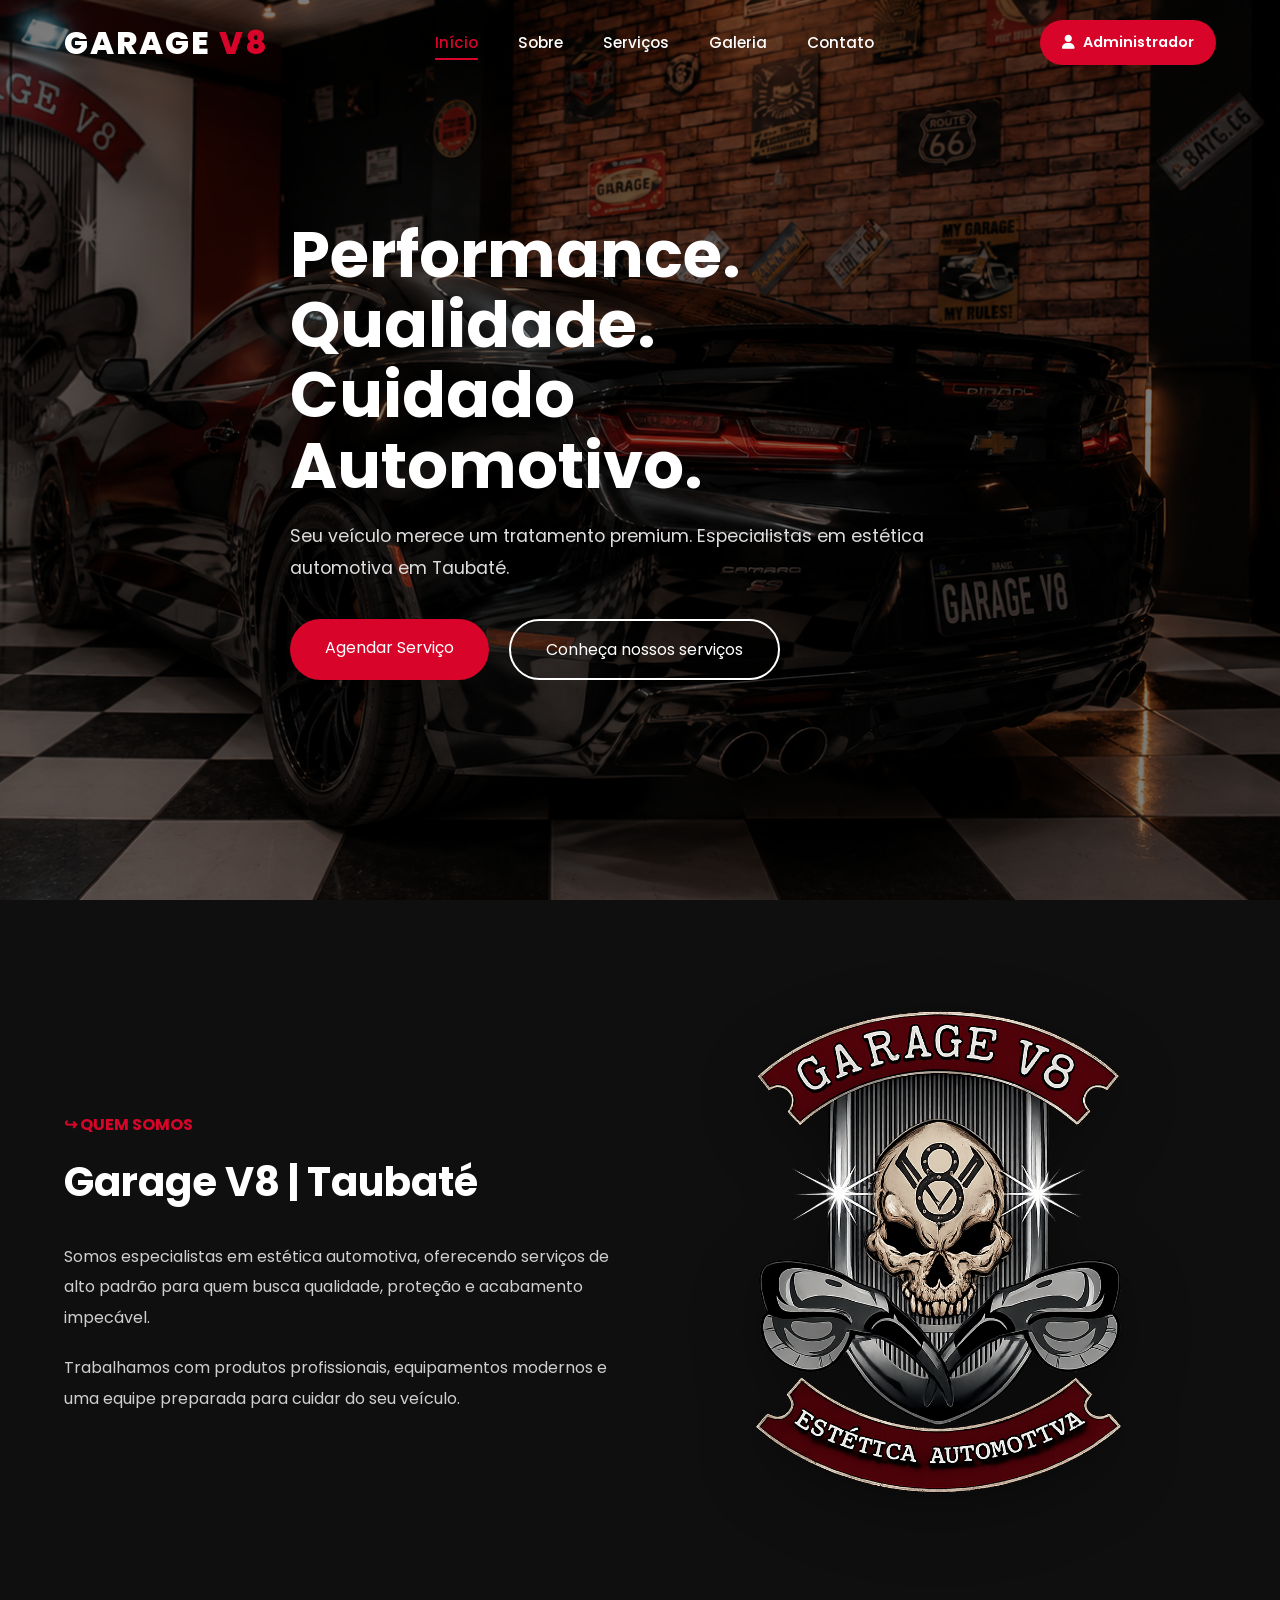
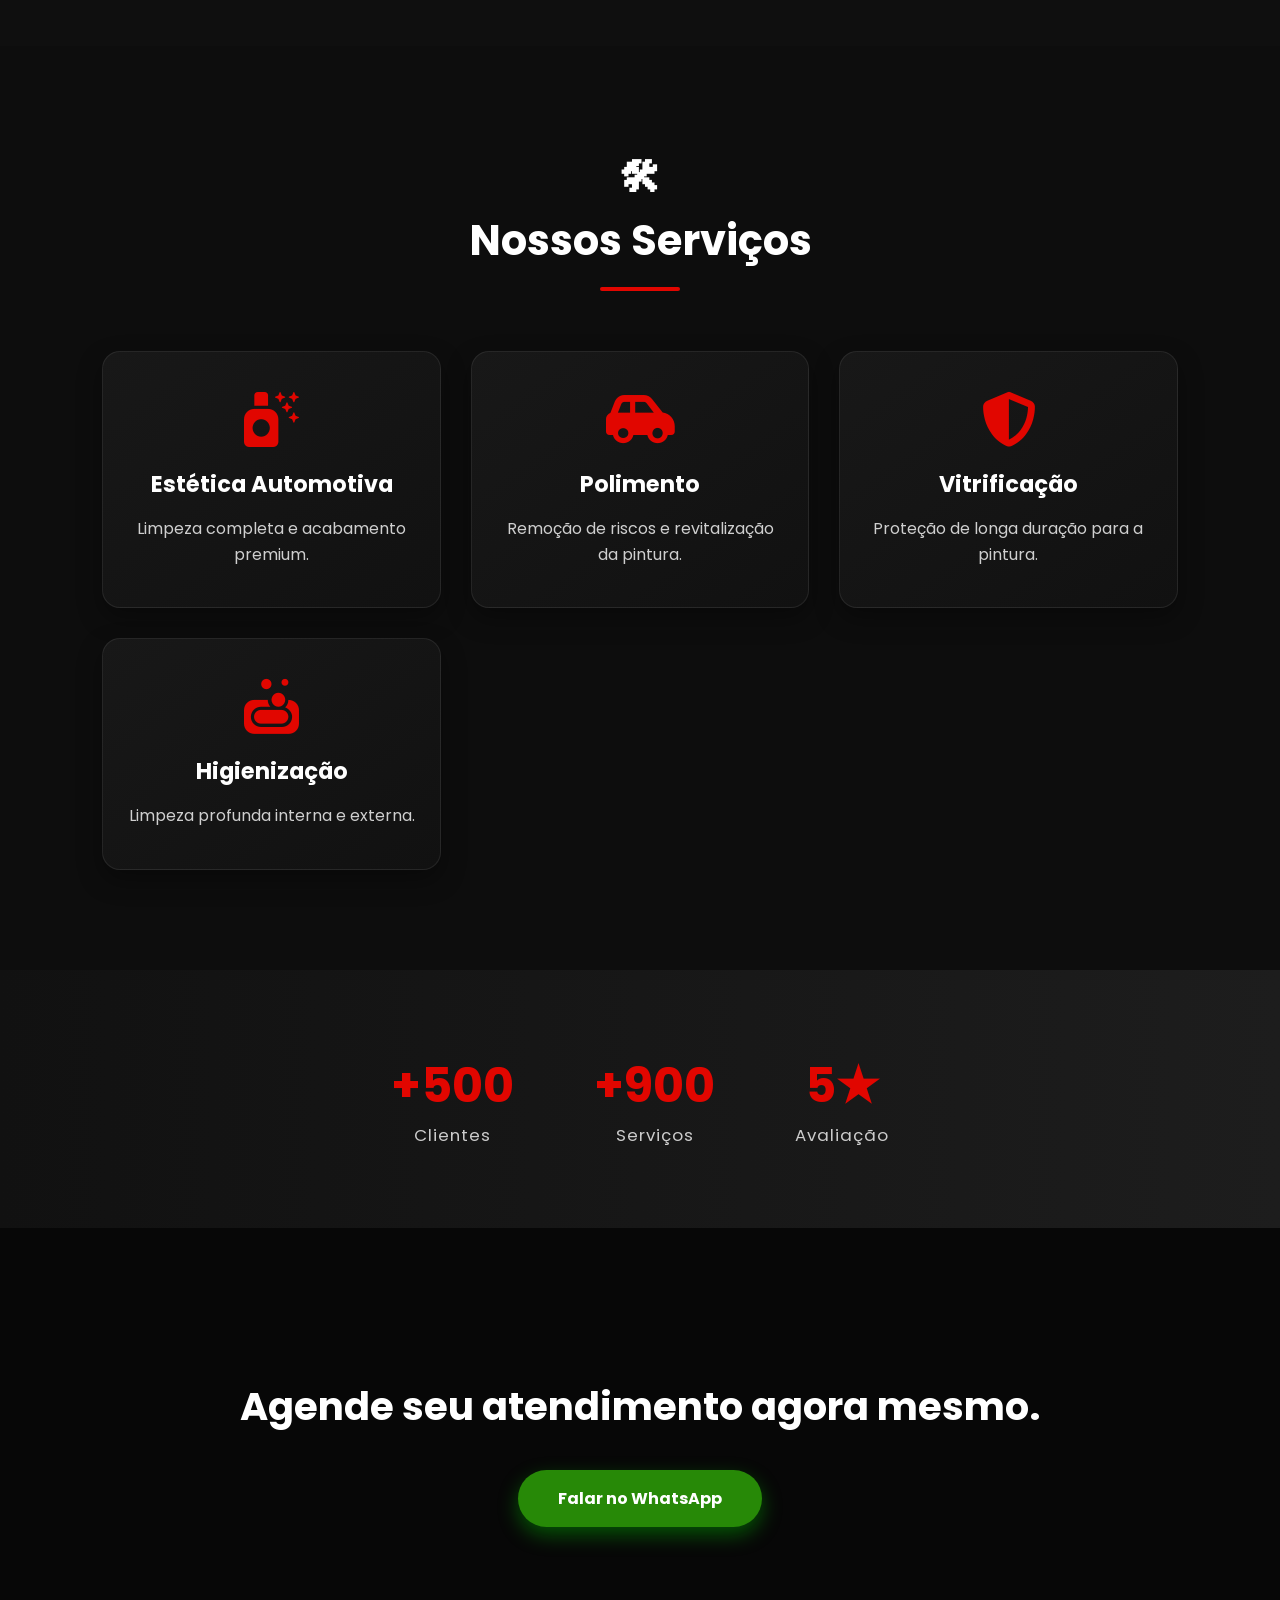
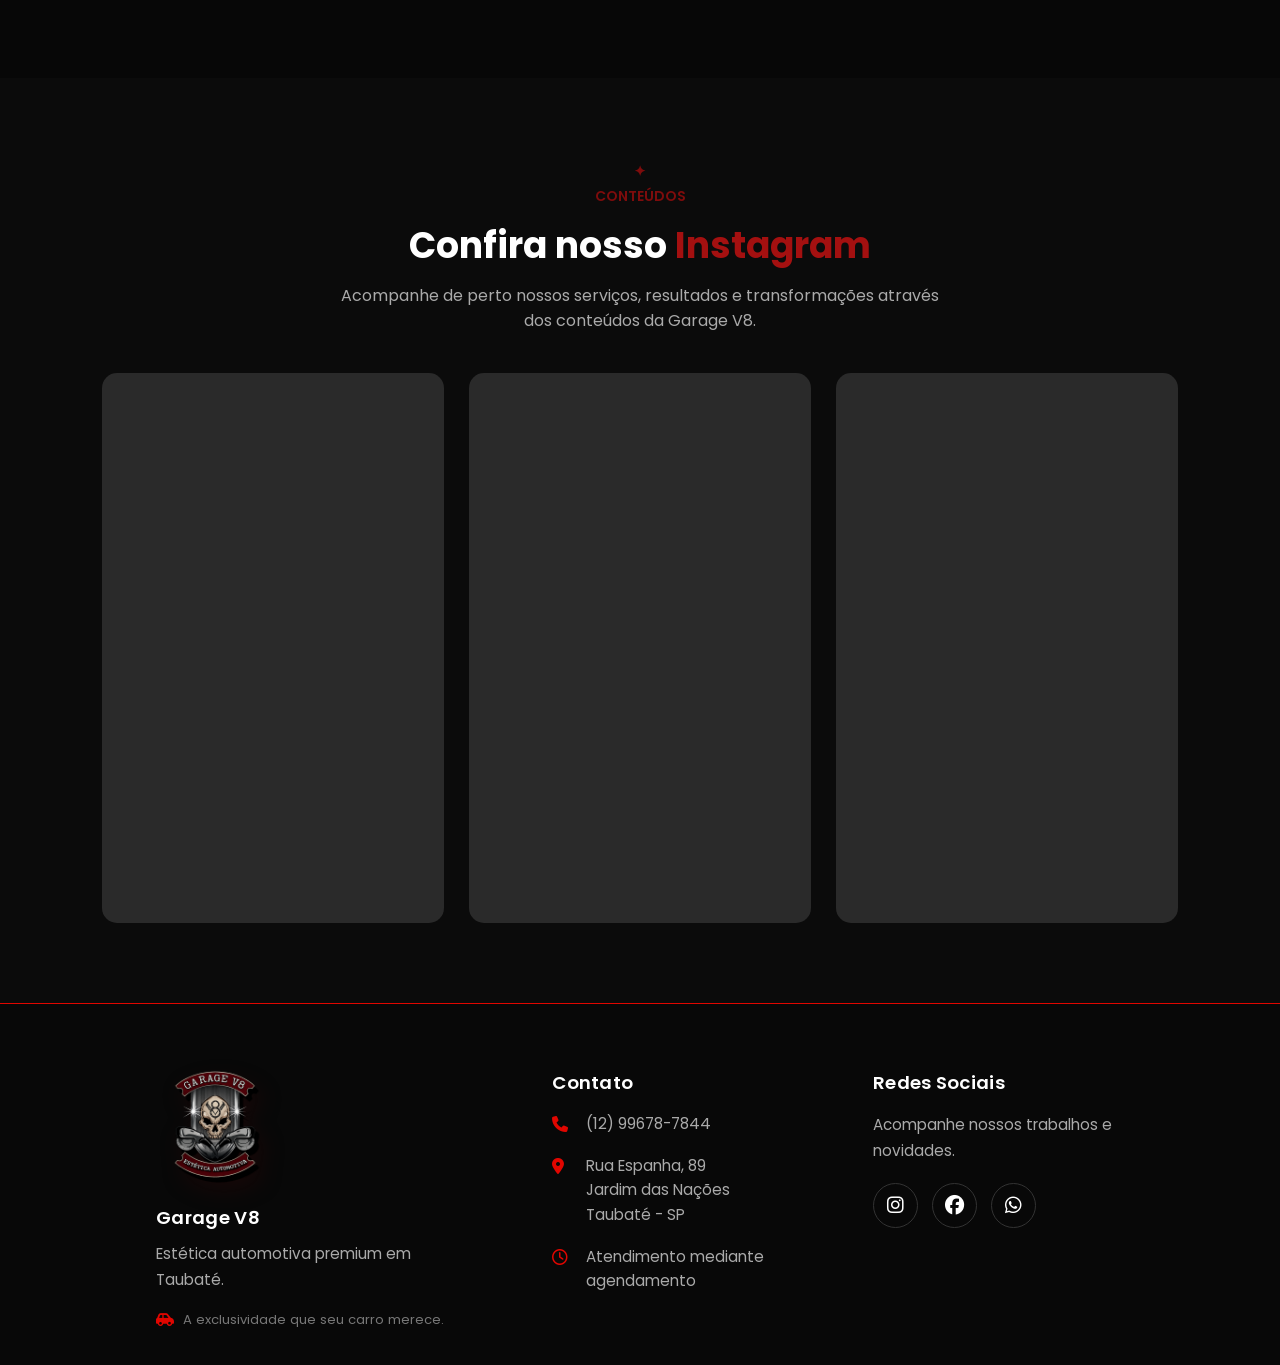
==== commit 3e05d0ed: "criação da página estética" ====
--- a/index.html
+++ b/index.html
@@ -55,7 +55,7 @@
                 <ul>
 
                     <li>
-                        <a href="#inicio">Início</a>
+                         <a href="#inicio" class="active">Início</a>
                     </li>
 
                     <li>
@@ -211,63 +211,70 @@
 
     <!-- Serviços -->
 
-    <section class="servicos" id="servicos">
-
-        <h2>🛠git<br>Nossos Serviços</h2>
-
-        <div class="cards">
-
-            <div class="card">
-
-                <i class="fa-solid fa-spray-can-sparkles"></i>
-
-                <h3>Estética Automotiva</h3>
-
-                <p>
-                    Limpeza completa e acabamento premium.
-                </p>
-
-            </div>
-
-            <div class="card">
-
-                <i class="fa-solid fa-car-side"></i>
-
-                <h3>Polimento</h3>
-
-                <p>
-                    Remoção de riscos e revitalização da pintura.
-                </p>
-
-            </div>
-
-            <div class="card">
-
-                <i class="fa-solid fa-shield-halved"></i>
-
-                <h3>Vitrificação</h3>
-
-                <p>
-                    Proteção de longa duração para a pintura.
-                </p>
-
-            </div>
-
-            <div class="card">
-
-                <i class="fa-solid fa-soap"></i>
-
-                <h3>Higienização</h3>
-
-                <p>
-                    Limpeza profunda interna e externa.
-                </p>
-
-            </div>
-
-        </div>
-
-    </section>
+  <section class="servicos" id="servicos">
+
+    <h2>🛠<br>Nossos Serviços</h2>
+
+    <div class="cards">
+
+        <!-- Estética Automotiva -->
+        <a href="estetica.html" class="card">
+
+            <i class="fa-solid fa-spray-can-sparkles"></i>
+
+            <h3 style="color: white;">Estética Automotiva</h3>
+
+            <p>
+                Limpeza completa e acabamento premium.
+            </p>
+
+        </a>
+
+
+        <!-- Polimento -->
+        <div class="card">
+
+            <i class="fa-solid fa-car-side"></i>
+
+            <h3>Polimento</h3>
+
+            <p>
+                Remoção de riscos e revitalização da pintura.
+            </p>
+
+        </div>
+
+
+        <!-- Vitrificação -->
+        <div class="card">
+
+            <i class="fa-solid fa-shield-halved"></i>
+
+            <h3>Vitrificação</h3>
+
+            <p>
+                Proteção de longa duração para a pintura.
+            </p>
+
+        </div>
+
+
+        <!-- Higienização -->
+        <div class="card">
+
+            <i class="fa-solid fa-soap"></i>
+
+            <h3>Higienização</h3>
+
+            <p>
+                Limpeza profunda interna e externa.
+            </p>
+
+        </div>
+
+    </div>
+
+</section>
 
     <!-- Números -->
 
--- a/style.css
+++ b/style.css
@@ -164,7 +164,14 @@
     width: 100%;
 }
 
-
+/* Item ativo */
+nav a.active {
+    color: var(--primary);
+}
+
+nav a.active::after {
+    width: 100%;
+}
 /* ==========================
    MENU MOBILE
 ========================== */
@@ -2048,3 +2055,1170 @@
     }
 
 }
+
+
+/* =========================================================
+   PÁGINA — ESTÉTICA AUTOMOTIVA
+========================================================= */
+
+
+/* =========================
+   HERO
+========================= */
+
+.servico-hero {
+    position: relative;
+    min-height: 650px;
+    display: flex;
+    align-items: center;
+    overflow: hidden;
+
+    background:
+        linear-gradient(
+            90deg,
+            rgba(0, 0, 0, 0.92) 0%,
+            rgba(0, 0, 0, 0.70) 50%,
+            rgba(0, 0, 0, 0.45) 100%
+        ),
+        url("img/index/BMW.mp4");
+
+    background-size: cover;
+    background-position: center;
+}
+
+.servico-hero-overlay {
+    position: absolute;
+    inset: 0;
+
+    background:
+        radial-gradient(
+            circle at 75% 50%,
+            rgba(217, 4, 41, 0.18),
+            transparent 40%
+        );
+
+    pointer-events: none;
+}
+
+.servico-hero-content {
+    position: relative;
+    z-index: 2;
+
+    width: min(1200px, 90%);
+    margin: 0 auto;
+
+    padding: 100px 0 80px;
+}
+
+.servico-tag {
+    display: inline-block;
+
+    margin-bottom: 20px;
+
+    color: #d90429;
+
+    font-size: 0.78rem;
+    font-weight: 700;
+    letter-spacing: 3px;
+}
+
+.servico-hero h1 {
+    margin: 0;
+
+    color: #fff;
+
+    font-size: clamp(3.5rem, 7vw, 6.5rem);
+    line-height: 0.95;
+    font-weight: 700;
+
+    letter-spacing: -3px;
+}
+
+.servico-hero h1 strong {
+    color: #d90429;
+}
+
+.servico-hero p {
+    max-width: 600px;
+
+    margin: 30px 0;
+
+    color: #d5d5d5;
+
+    font-size: 1.05rem;
+    line-height: 1.8;
+}
+
+
+/* =========================
+   BOTÃO
+========================= */
+
+.servico-hero .btn-primary,
+.servico-cta .btn-primary {
+    display: inline-flex;
+    align-items: center;
+    gap: 10px;
+
+    padding: 14px 25px;
+
+    color: #fff;
+    background: #d90429;
+
+    border-radius: 4px;
+
+    text-decoration: none;
+
+    font-weight: 600;
+
+    transition: 0.3s ease;
+}
+
+.servico-hero .btn-primary:hover,
+.servico-cta .btn-primary:hover {
+    transform: translateY(-3px);
+
+    background: #ef233c;
+
+    box-shadow: 0 10px 30px rgba(217, 4, 41, 0.25);
+}
+
+
+/* =========================
+   APRESENTAÇÃO
+========================= */
+
+.servico-apresentacao {
+    padding: 110px 0;
+
+    background: #0f0f0f;
+}
+
+.servico-apresentacao .container {
+    width: min(1200px, 90%);
+    margin: auto;
+
+    display: grid;
+    grid-template-columns: 1.1fr 0.9fr;
+
+    gap: 80px;
+
+    align-items: center;
+}
+
+.section-tag {
+    color: #d90429;
+
+    font-size: 0.75rem;
+    font-weight: 700;
+
+    letter-spacing: 3px;
+}
+
+.servico-texto h2 {
+    margin: 18px 0 25px;
+
+    color: #fff;
+
+    font-size: clamp(2rem, 4vw, 3.5rem);
+    line-height: 1.1;
+}
+
+.servico-texto h2 strong {
+    color: #d90429;
+}
+
+.servico-texto p {
+    margin-bottom: 20px;
+
+    color: #aaa;
+
+    line-height: 1.8;
+    font-size: 0.98rem;
+}
+
+
+/* =========================
+   DESTAQUES
+========================= */
+
+.servico-destaque {
+    display: flex;
+    flex-direction: column;
+
+    gap: 18px;
+}
+
+.destaque-item {
+    display: flex;
+    align-items: center;
+    gap: 20px;
+
+    padding: 25px;
+
+    background: #171717;
+
+    border: 1px solid rgba(255, 255, 255, 0.06);
+
+    border-left: 3px solid #d90429;
+
+    transition: 0.3s ease;
+}
+
+.destaque-item:hover {
+    transform: translateX(6px);
+
+    background: #1b1b1b;
+
+    border-color: rgba(217, 4, 41, 0.35);
+}
+
+.destaque-item > i {
+    min-width: 45px;
+
+    color: #d90429;
+
+    font-size: 1.5rem;
+
+    text-align: center;
+}
+
+.destaque-item h3 {
+    margin: 0 0 6px;
+
+    color: #fff;
+
+    font-size: 1rem;
+}
+
+.destaque-item p {
+    margin: 0;
+
+    color: #888;
+
+    font-size: 0.85rem;
+    line-height: 1.5;
+}
+
+
+/* =========================
+   PROCESSO
+========================= */
+
+.servico-processo {
+    padding: 110px 0;
+
+    background: #141414;
+}
+
+.servico-processo .container {
+    width: min(1200px, 90%);
+    margin: auto;
+}
+
+.servico-processo .section-title {
+    max-width: 700px;
+
+    margin: 0 auto 60px;
+
+    text-align: center;
+}
+
+.servico-processo .section-title span {
+    color: #d90429;
+
+    font-size: 0.75rem;
+    font-weight: 700;
+
+    letter-spacing: 3px;
+}
+
+.servico-processo .section-title h2 {
+    margin: 18px 0;
+
+    color: #fff;
+
+    font-size: clamp(2rem, 4vw, 3.2rem);
+}
+
+.servico-processo .section-title h2 strong {
+    color: #d90429;
+}
+
+.servico-processo .section-title p {
+    color: #888;
+
+    line-height: 1.7;
+}
+
+
+/* =========================
+   CARDS DO PROCESSO
+========================= */
+
+.processo-grid {
+    display: grid;
+
+    grid-template-columns: repeat(3, 1fr);
+
+    gap: 25px;
+}
+
+.processo-card {
+    position: relative;
+
+    padding: 40px 30px;
+
+    background: #0f0f0f;
+
+    border: 1px solid rgba(255, 255, 255, 0.06);
+
+    transition: 0.3s ease;
+}
+
+.processo-card:hover {
+    transform: translateY(-8px);
+
+    border-color: rgba(217, 4, 41, 0.5);
+}
+
+.processo-card > span {
+    position: absolute;
+
+    top: 20px;
+    right: 25px;
+
+    color: rgba(217, 4, 41, 0.25);
+
+    font-size: 2.5rem;
+    font-weight: 800;
+}
+
+.processo-card > i {
+    margin-bottom: 25px;
+
+    color: #d90429;
+
+    font-size: 2rem;
+}
+
+.processo-card h3 {
+    margin: 0 0 12px;
+
+    color: #fff;
+
+    font-size: 1.2rem;
+}
+
+.processo-card p {
+    margin: 0;
+
+    color: #888;
+
+    font-size: 0.9rem;
+    line-height: 1.7;
+}
+
+
+/* =========================
+   CTA
+========================= */
+
+.servico-cta {
+    position: relative;
+
+    min-height: 450px;
+
+    display: flex;
+    align-items: center;
+    justify-content: center;
+
+    overflow: hidden;
+
+    background:
+        linear-gradient(
+            rgba(0, 0, 0, 0.78),
+            rgba(0, 0, 0, 0.88)
+        ),
+        url("img/carro1.jpg");
+
+    background-size: cover;
+    background-position: center;
+}
+
+.servico-cta-overlay {
+    position: absolute;
+    inset: 0;
+
+    background:
+        radial-gradient(
+            circle,
+            rgba(217, 4, 41, 0.15),
+            transparent 60%
+        );
+}
+
+.servico-cta-content {
+    position: relative;
+    z-index: 2;
+
+    width: min(750px, 90%);
+
+    text-align: center;
+}
+
+.servico-cta-content > span {
+    color: #d90429;
+
+    font-size: 0.75rem;
+    font-weight: 700;
+
+    letter-spacing: 3px;
+}
+
+.servico-cta-content h2 {
+    margin: 18px 0;
+
+    color: #fff;
+
+    font-size: clamp(2.2rem, 5vw, 4rem);
+    line-height: 1.1;
+}
+
+.servico-cta-content h2 strong {
+    color: #d90429;
+}
+
+.servico-cta-content p {
+    max-width: 600px;
+
+    margin: 0 auto 30px;
+
+    color: #bbb;
+
+    line-height: 1.7;
+}
+
+
+/* =========================
+   RESPONSIVIDADE
+========================= */
+
+@media (max-width: 900px) {
+
+    .servico-apresentacao .container {
+        grid-template-columns: 1fr;
+
+        gap: 50px;
+    }
+
+    .processo-grid {
+        grid-template-columns: 1fr;
+    }
+
+    .servico-hero {
+        min-height: 580px;
+    }
+
+    .servico-hero-content {
+        padding: 90px 0 60px;
+    }
+
+}
+
+
+@media (max-width: 600px) {
+
+    .servico-hero {
+        min-height: 540px;
+    }
+
+    .servico-hero-content {
+        width: 88%;
+    }
+
+    .servico-hero h1 {
+        font-size: 3.2rem;
+
+        letter-spacing: -2px;
+    }
+
+    .servico-hero p {
+        font-size: 0.9rem;
+    }
+
+    .servico-apresentacao,
+    .servico-processo {
+        padding: 75px 0;
+    }
+
+    .servico-apresentacao .container,
+    .servico-processo .container {
+        width: 88%;
+    }
+
+    .servico-texto h2 {
+        font-size: 2.2rem;
+    }
+
+    .destaque-item {
+        padding: 20px;
+
+        gap: 15px;
+    }
+
+    .processo-card {
+        padding: 30px 25px;
+    }
+
+    .servico-cta {
+        min-height: 500px;
+    }
+
+    .servico-cta-content h2 {
+        font-size: 2.4rem;
+    }
+
+}
+
+/* =========================================================
+   LAVAGEM — NÍVEL 1, 2 E 3
+========================================================= */
+
+
+
+.lavagens {
+    position: relative;
+    padding: 130px 0;
+    overflow: hidden;
+    background:
+        linear-gradient(
+            135deg,
+            #080808 0%,
+            #101010 50%,
+            #080808 100%
+        );
+}
+
+
+/* =========================
+   TEXTURA DE FUNDO
+========================= */
+
+.lavagens::before {
+    content: "";
+
+    position: absolute;
+    inset: 0;
+
+    background-image:
+        linear-gradient(
+            rgba(255,255,255,0.025) 1px,
+            transparent 1px
+        ),
+        linear-gradient(
+            90deg,
+            rgba(255,255,255,0.025) 1px,
+            transparent 1px
+        );
+
+    background-size: 45px 45px;
+
+    mask-image: linear-gradient(
+        to bottom,
+        transparent,
+        black 20%,
+        black 80%,
+        transparent
+    );
+
+    pointer-events: none;
+}
+
+
+/* =========================
+   DETALHE VERMELHO
+========================= */
+
+.lavagens::after {
+    content: "";
+
+    position: absolute;
+
+    width: 500px;
+    height: 500px;
+
+    top: 10%;
+    left: -300px;
+
+    border-radius: 50%;
+
+    background: #d90429;
+
+    filter: blur(180px);
+
+    opacity: 0.10;
+
+    pointer-events: none;
+}
+
+
+/* =========================
+   TÍTULO
+========================= */
+
+.lavagens .section-title {
+    position: relative;
+    z-index: 2;
+
+    width: min(850px, 90%);
+
+    margin: 0 auto 80px;
+
+    text-align: center;
+}
+
+.lavagens .section-title span {
+    display: inline-flex;
+    align-items: center;
+    gap: 12px;
+
+    color: #d90429;
+
+    font-size: 0.7rem;
+    font-weight: 700;
+
+    letter-spacing: 4px;
+}
+
+.lavagens .section-title span::before,
+.lavagens .section-title span::after {
+    content: "";
+
+    width: 30px;
+    height: 1px;
+
+    background: #d90429;
+}
+
+.lavagens .section-title h2 {
+    margin: 20px 0;
+
+    color: #fff;
+
+    font-size: clamp(2.5rem, 5vw, 4.5rem);
+
+    line-height: 1;
+
+    letter-spacing: -2px;
+}
+
+.lavagens .section-title h2 strong {
+    display: block;
+
+    color: #d90429;
+
+    font-weight: 700;
+}
+
+.lavagens .section-title p {
+    max-width: 600px;
+
+    margin: 25px auto 0;
+
+    color: #777;
+
+    font-size: 0.9rem;
+
+    line-height: 1.8;
+}
+
+
+/* =========================================================
+   GRID
+========================================================= */
+
+.lavagens-grid {
+    position: relative;
+    z-index: 2;
+
+    width: min(1250px, 90%);
+
+    margin: auto;
+
+    display: grid;
+
+    grid-template-columns: repeat(3, 1fr);
+
+    gap: 20px;
+
+    align-items: stretch;
+}
+
+
+/* =========================================================
+   CARD
+========================================================= */
+
+.lavagem-card {
+    position: relative;
+
+    min-height: 430px;
+
+    padding: 40px 35px;
+
+    overflow: hidden;
+
+    background:
+        linear-gradient(
+            145deg,
+            rgba(255,255,255,0.055),
+            rgba(255,255,255,0.015)
+        );
+
+    border: 1px solid rgba(255,255,255,0.08);
+
+    clip-path: polygon(
+        0 0,
+        calc(100% - 25px) 0,
+        100% 25px,
+        100% 100%,
+        0 100%
+    );
+
+    transition:
+        transform 0.4s ease,
+        border-color 0.4s ease,
+        background 0.4s ease;
+}
+
+
+/* LINHA SUPERIOR */
+
+.lavagem-card::before {
+    content: "";
+
+    position: absolute;
+
+    top: 0;
+    left: 0;
+
+    width: 100%;
+    height: 2px;
+
+    background: linear-gradient(
+        90deg,
+        #d90429,
+        transparent
+    );
+}
+
+
+/* BRILHO */
+
+.lavagem-card::after {
+    content: "";
+
+    position: absolute;
+
+    width: 250px;
+    height: 250px;
+
+    top: -150px;
+    right: -150px;
+
+    border-radius: 50%;
+
+    background: #d90429;
+
+    filter: blur(100px);
+
+    opacity: 0;
+
+    transition: 0.5s ease;
+}
+
+
+/* HOVER */
+
+.lavagem-card:hover {
+    transform: translateY(-12px);
+
+    border-color: rgba(217,4,41,0.45);
+
+    background:
+        linear-gradient(
+            145deg,
+            rgba(217,4,41,0.08),
+            rgba(255,255,255,0.02)
+        );
+}
+
+.lavagem-card:hover::after {
+    opacity: 0.15;
+}
+
+
+/* =========================================================
+   NÚMERO GIGANTE
+========================================================= */
+
+.lavagem-card .nivel {
+    position: absolute;
+
+    top: 20px;
+    right: 25px;
+
+    color: rgba(255,255,255,0.035);
+
+    font-size: 8rem;
+
+    font-weight: 800;
+
+    line-height: 1;
+
+    letter-spacing: -8px;
+
+    user-select: none;
+}
+
+
+/* =========================================================
+   PEQUENO IDENTIFICADOR
+========================================================= */
+
+.lavagem-card::marker {
+    display: none;
+}
+
+
+/* =========================================================
+   ÍCONE
+========================================================= */
+
+.lavagem-card > i {
+    position: relative;
+    z-index: 2;
+
+    display: flex;
+
+    align-items: center;
+    justify-content: center;
+
+    width: 55px;
+    height: 55px;
+
+    margin-bottom: 35px;
+
+    color: #fff;
+
+    background: #d90429;
+
+    font-size: 1.2rem;
+
+    clip-path: polygon(
+        0 0,
+        80% 0,
+        100% 20%,
+        100% 100%,
+        20% 100%,
+        0 80%
+    );
+
+    box-shadow:
+        0 0 25px rgba(217,4,41,0.25);
+}
+
+
+/* =========================================================
+   TÍTULO
+========================================================= */
+
+.lavagem-card h3 {
+    position: relative;
+    z-index: 2;
+
+    margin: 0 0 18px;
+
+    color: #fff;
+
+    font-size: 1.5rem;
+
+    font-weight: 600;
+
+    letter-spacing: -0.5px;
+}
+
+.lavagem-card h3::after {
+    content: "";
+
+    display: block;
+
+    width: 35px;
+    height: 2px;
+
+    margin-top: 12px;
+
+    background: #d90429;
+
+    transition: width 0.3s ease;
+}
+
+.lavagem-card:hover h3::after {
+    width: 80px;
+}
+
+
+/* =========================================================
+   DESCRIÇÃO
+========================================================= */
+
+.lavagem-card p {
+    position: relative;
+    z-index: 2;
+
+    margin: 0;
+
+    color: #858585;
+
+    font-size: 0.88rem;
+
+    line-height: 1.8;
+}
+
+
+/* =========================================================
+   LISTA
+========================================================= */
+
+.lavagem-card ul {
+    position: relative;
+    z-index: 2;
+
+    margin: 28px 0 0;
+    padding: 0;
+
+    list-style: none;
+}
+
+.lavagem-card li {
+    display: flex;
+
+    align-items: center;
+
+    gap: 12px;
+
+    padding: 9px 0;
+
+    color: #aaa;
+
+    font-size: 0.82rem;
+
+    border-bottom: 1px solid rgba(255,255,255,0.045);
+}
+
+.lavagem-card li:last-child {
+    border-bottom: none;
+}
+
+.lavagem-card li::before {
+    content: "";
+
+    width: 6px;
+    height: 6px;
+
+    flex-shrink: 0;
+
+    background: #d90429;
+
+    transform: rotate(45deg);
+
+    box-shadow: 0 0 8px rgba(217,4,41,0.5);
+}
+
+
+/* =========================================================
+   CARD CENTRAL — DESTAQUE
+========================================================= */
+
+.lavagem-card.destaque {
+    transform: translateY(-25px);
+
+    background:
+        linear-gradient(
+            160deg,
+            rgba(217,4,41,0.13),
+            rgba(15,15,15,0.95) 55%
+        );
+
+    border-color: rgba(217,4,41,0.35);
+}
+
+.lavagem-card.destaque:hover {
+    transform: translateY(-35px);
+}
+
+
+/* LINHA CENTRAL */
+
+.lavagem-card.destaque::before {
+    height: 3px;
+
+    background:
+        linear-gradient(
+            90deg,
+            transparent,
+            #d90429,
+            transparent
+        );
+}
+
+
+/* =========================================================
+   ETIQUETA PREMIUM
+========================================================= */
+
+.lavagem-card.destaque .nivel::after {
+    content: "PREMIUM";
+
+    position: absolute;
+
+    top: 95px;
+    right: 0;
+
+    color: #d90429;
+
+    font-size: 0.65rem;
+
+    letter-spacing: 3px;
+}
+
+
+/* =========================================================
+   RESPONSIVIDADE
+========================================================= */
+
+@media (max-width: 1000px) {
+
+    .lavagens-grid {
+        grid-template-columns: 1fr;
+
+        max-width: 650px;
+    }
+
+    .lavagem-card {
+        min-height: 360px;
+    }
+
+    .lavagem-card.destaque {
+        transform: none;
+    }
+
+    .lavagem-card.destaque:hover {
+        transform: translateY(-12px);
+    }
+
+}
+
+
+@media (max-width: 600px) {
+
+    .lavagens {
+        padding: 90px 0;
+    }
+
+    .lavagens .section-title {
+        margin-bottom: 50px;
+    }
+
+    .lavagens .section-title h2 {
+        font-size: 2.5rem;
+    }
+
+    .lavagens-grid {
+        width: 88%;
+    }
+
+    .lavagem-card {
+        min-height: auto;
+
+        padding: 35px 28px;
+    }
+
+    .lavagem-card .nivel {
+        font-size: 6rem;
+    }
+
+}
+
+/* ==========================
+   VÍDEO DO SERVIÇO
+=========================== */
+
+.video-servico {
+    padding: 100px 0;
+    background: #0f0f0f;
+    position: relative;
+    overflow: hidden;
+}
+
+.video-servico .section-title {
+    margin-bottom: 50px;
+}
+
+.video-servico .section-title span {
+    color: #d90429;
+    font-size: 0.85rem;
+    font-weight: 700;
+    letter-spacing: 2px;
+}
+
+.video-servico .section-title h2 {
+    color: #fff;
+    font-size: 2.5rem;
+    margin: 12px 0;
+}
+
+.video-servico .section-title h2 strong {
+    color: #d90429;
+}
+
+.video-servico .section-title p {
+    color: #999;
+}
+
+
+/* VÍDEO */
+
+.video-reel {
+    width: 360px;
+    aspect-ratio: 9 / 16;
+    margin: 0 auto;
+    border-radius: 24px;
+    overflow: hidden;
+    background: #000;
+    position: relative;
+
+    box-shadow:
+        0 25px 70px rgba(0, 0, 0, 0.7);
+
+    border: 1px solid rgba(255, 255, 255, 0.08);
+
+    transition: 0.4s ease;
+}
+
+.video-reel:hover {
+    transform: translateY(-8px);
+
+    box-shadow:
+        0 30px 80px rgba(0, 0, 0, 0.8),
+        0 0 35px rgba(217, 4, 41, 0.15);
+}
+
+.video-reel video {
+    width: 100%;
+    height: 100%;
+    display: block;
+
+    object-fit: cover;
+}
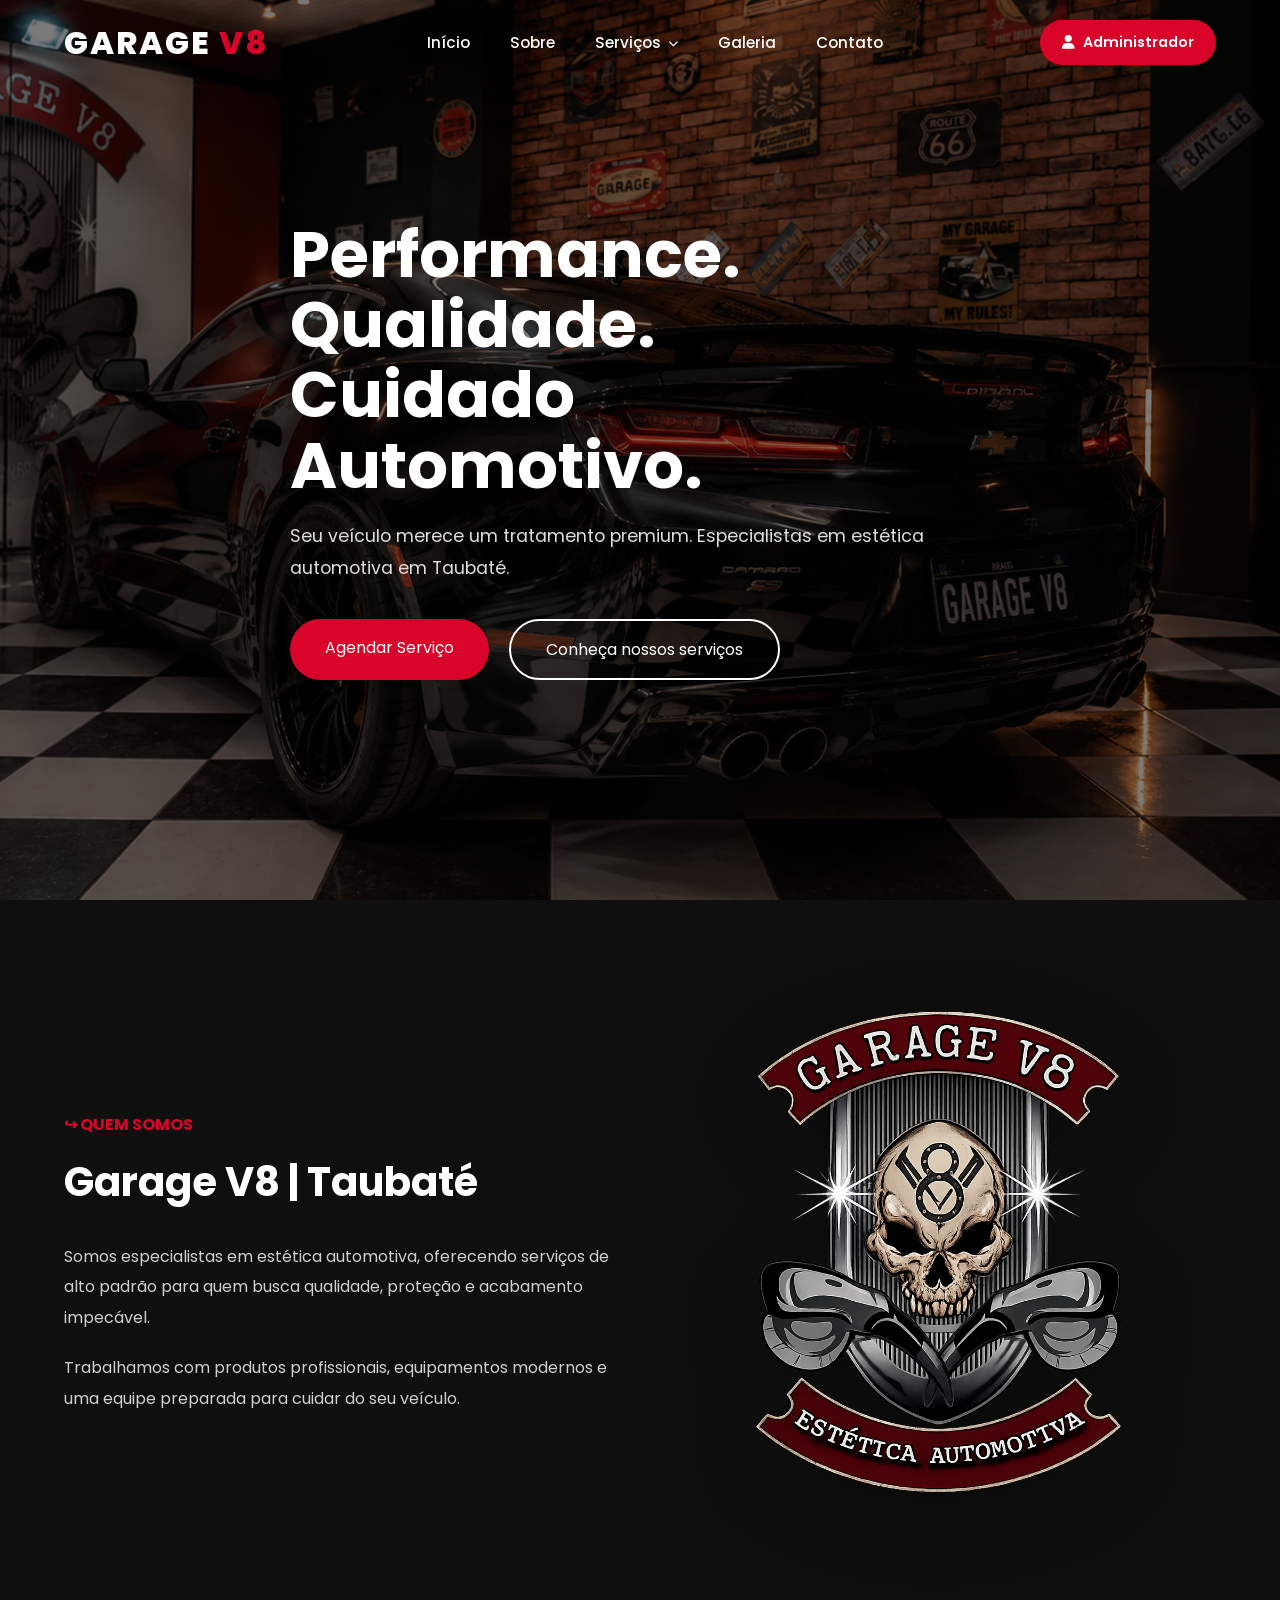
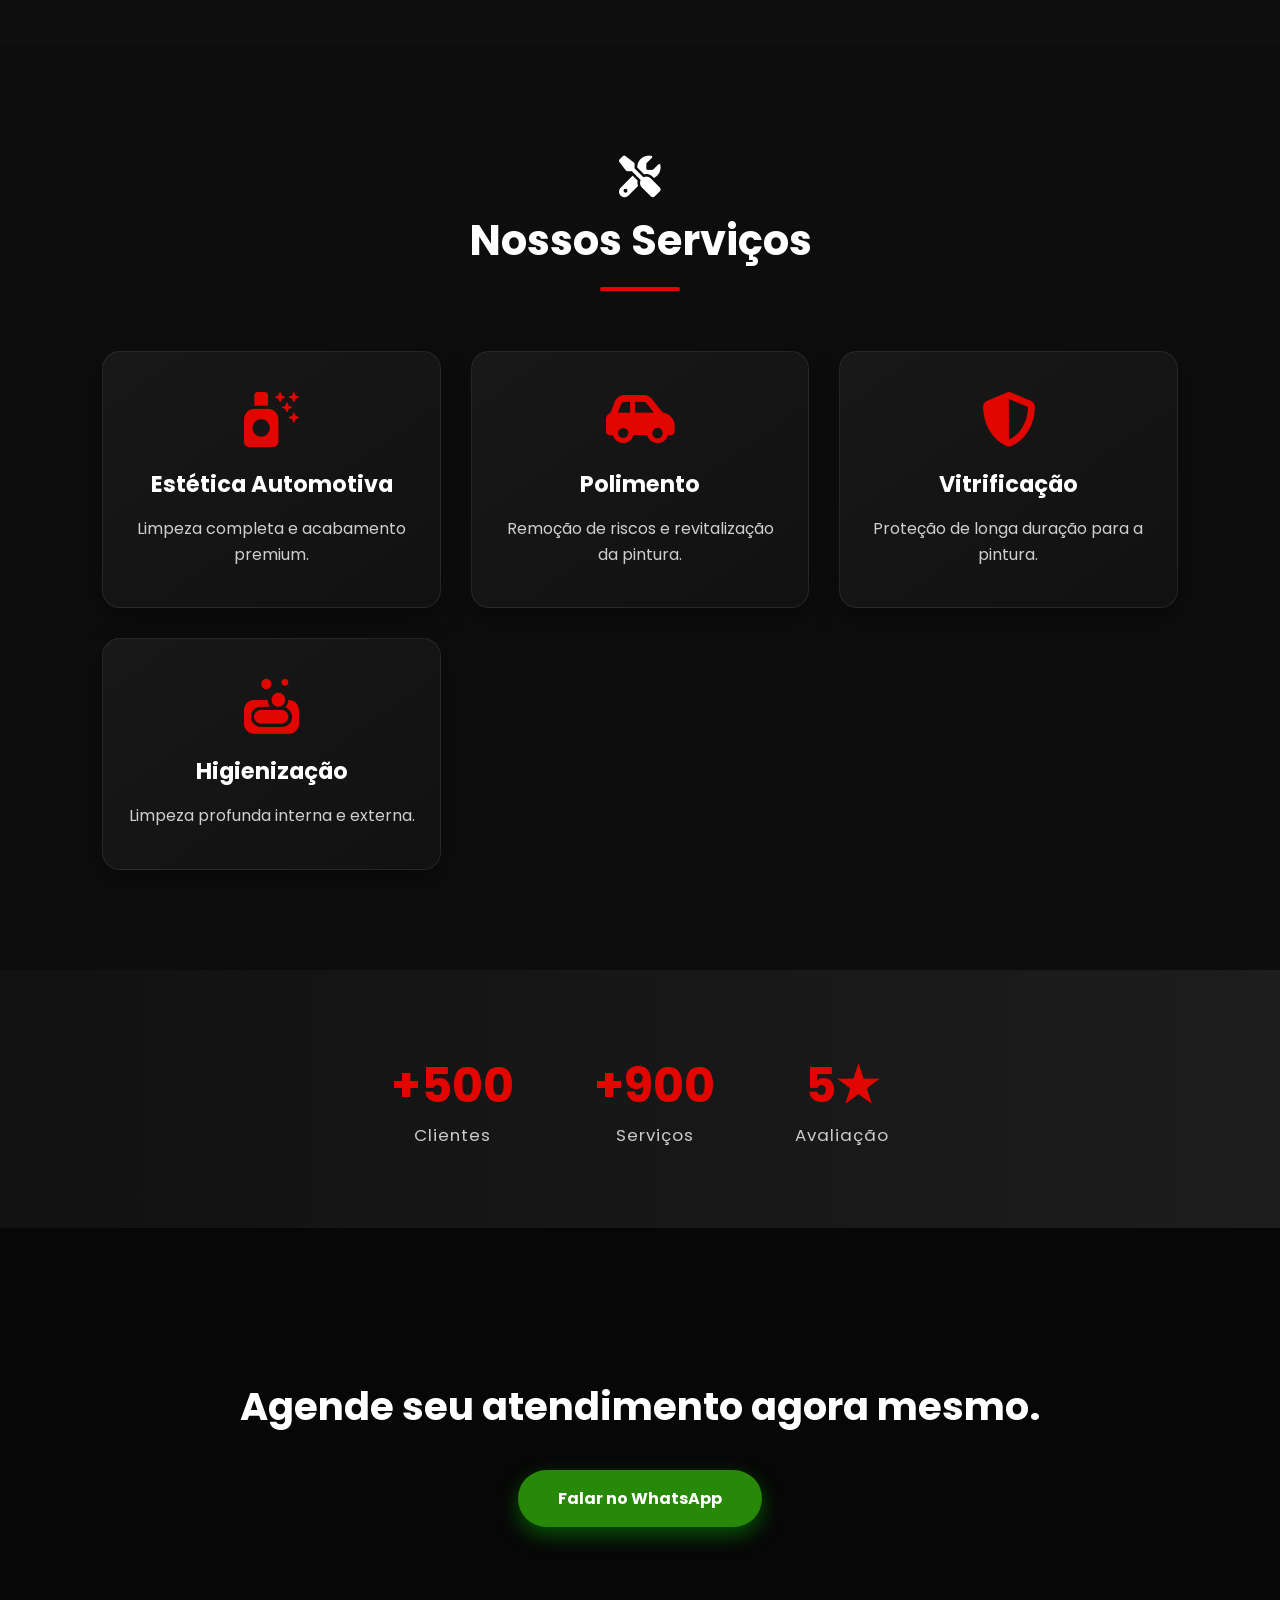
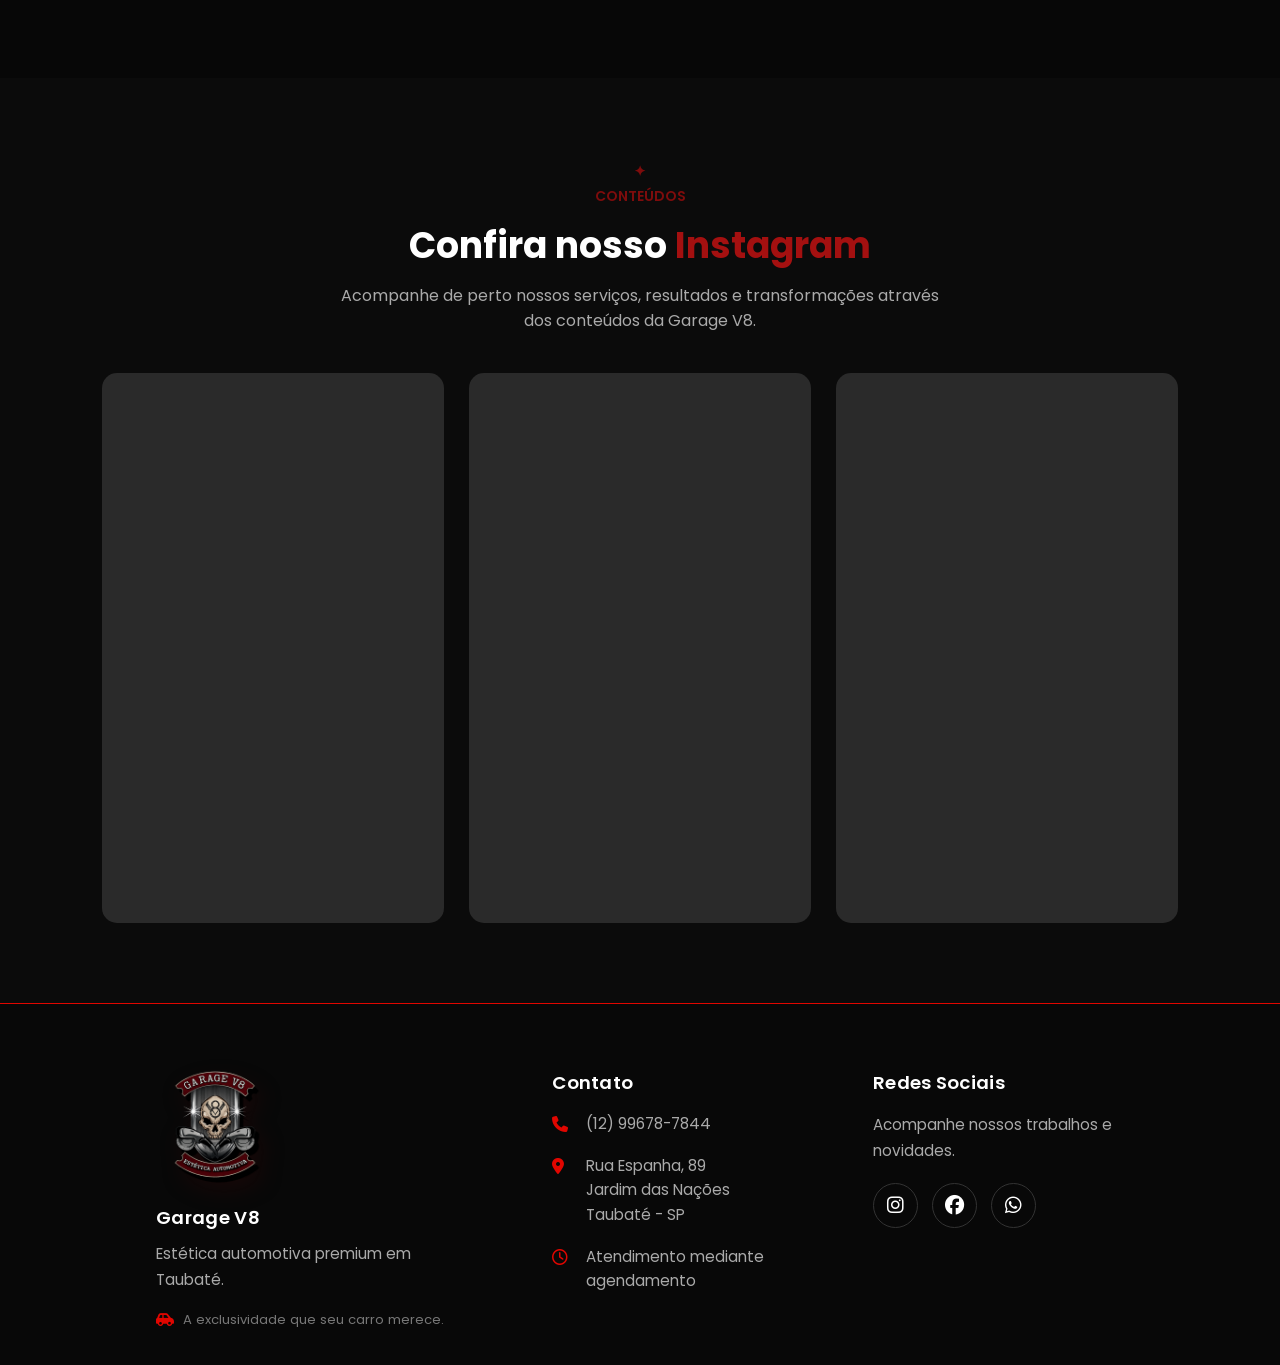
==== commit 07a0263e: "navbar: tópicos e funcionalidades" ====
--- a/index.html
+++ b/index.html
@@ -50,33 +50,56 @@
 
 
             <!-- Menu -->
-            <nav>
-
-                <ul>
-
-                    <li>
-                         <a href="#inicio" class="active">Início</a>
-                    </li>
-
-                    <li>
-                        <a href="#sobre">Sobre</a>
-                    </li>
-
-                    <li>
-                        <a href="#servicos">Serviços</a>
-                    </li>
-
-                    <li>
-                        <a href="#galeria">Galeria</a>
-                    </li>
-
-                    <li>
-                        <a href="#contato">Contato</a>
-                    </li>
-
-                </ul>
-
-            </nav>
+             <nav>
+
+    <ul>
+
+        <li>
+            <a href="#inicio">Início</a>
+        </li>
+
+        <li>
+            <a href="index.html#sobre">Sobre</a>
+        </li>
+
+        <!-- SERVIÇOS -->
+
+      <li class="servicos-dropdown">
+
+    <a href="#" class="servicos-toggle">
+        Serviços
+        <i class="fa-solid fa-chevron-down"></i>
+    </a>
+
+    <ul class="servicos-submenu">
+
+        <li>
+            <a href="estetica.html">Estética Automotiva</a>
+        </li>
+
+        <li>
+            <a href="higienizacao.html">Higienização</a>
+        </li>
+
+        <li>
+            <a href="vitrificacao.html">Vitrificação</a>
+        </li>
+
+    </ul>
+
+</li>
+
+        <li>
+            <a href="#galeria">Galeria</a>
+        </li>
+
+        <li>
+            <a href="#contato">Contato</a>
+        </li>
+
+    </ul>
+
+</nav>
 
 
             <!-- Login -->
@@ -212,8 +235,11 @@
     <!-- Serviços -->
 
   <section class="servicos" id="servicos">
-
-    <h2>🛠<br>Nossos Serviços</h2>
+    <h2>
+    <i class="fa-solid fa-screwdriver-wrench"></i>
+    <br>
+    Nossos Serviços
+    </h2>
 
     <div class="cards">
 
@@ -351,7 +377,7 @@
 
         <div class="reel">
             <iframe
-                src="https://www.instagram.com/p/DcyqXE9jJFt/embed"
+                src="https://www.instagram.com/reel/DcOXV0Uj0fO/embed"
                 frameborder="0"
                 scrolling="no"
                 allowtransparency="true">
--- a/style.css
+++ b/style.css
@@ -172,6 +172,98 @@
 nav a.active::after {
     width: 100%;
 }
+
+/* =================================
+   DROPDOWN SERVIÇOS - DESKTOP
+================================= */
+
+nav ul li.servicos-dropdown {
+    position: relative;
+}
+
+/* Botão Serviços */
+nav ul li.servicos-dropdown > .servicos-toggle {
+    display: flex;
+    align-items: center;
+    gap: 7px;
+    cursor: pointer;
+}
+
+/* Seta */
+nav ul li.servicos-dropdown > .servicos-toggle i {
+    font-size: 10px;
+    transition: transform 0.3s ease;
+}
+
+/* Submenu */
+nav ul li.servicos-dropdown > .servicos-submenu {
+    position: absolute;
+
+    top: 100%;
+    left: 50%;
+
+    transform: translateX(-50%);
+
+    width: 230px;
+
+    margin-top: 15px;
+    padding: 8px;
+
+    display: flex;
+    flex-direction: column;
+    gap: 2px;
+
+    background: #111;
+    border: 1px solid rgba(239, 35, 60, 0.4);
+    border-radius: 12px;
+
+    box-shadow: 0 15px 35px rgba(0, 0, 0, 0.6);
+
+    opacity: 0;
+    visibility: hidden;
+    pointer-events: none;
+
+    transition: 0.25s ease;
+
+    z-index: 9999;
+}
+
+/* ABRIR NO CLIQUE */
+nav ul li.servicos-dropdown.aberto > .servicos-submenu {
+    opacity: 1;
+    visibility: visible;
+    pointer-events: auto;
+}
+
+/* Girar seta */
+nav ul li.servicos-dropdown.aberto > .servicos-toggle i {
+    transform: rotate(180deg);
+}
+
+/* Links */
+nav ul li.servicos-dropdown > .servicos-submenu li {
+    width: 100%;
+}
+
+nav ul li.servicos-dropdown > .servicos-submenu li a {
+    display: block;
+
+    width: 100%;
+    padding: 12px 14px;
+
+    color: #fff;
+    text-decoration: none;
+
+    border-radius: 8px;
+
+    transition: 0.2s ease;
+}
+
+nav ul li.servicos-dropdown > .servicos-submenu li a:hover {
+    color: #ef233c;
+    background: rgba(239, 35, 60, 0.1);
+    padding-left: 19px;
+}
 /* ==========================
    MENU MOBILE
 ========================== */
@@ -188,7 +280,16 @@
     color: var(--primary);
 }
 
+
+/* ==========================
+   RESPONSIVO
+========================== */
+
 @media (max-width: 900px) {
+
+    /* ==========================
+       HEADER
+    ========================== */
 
     header .container {
         height: 75px;
@@ -198,131 +299,327 @@
         font-size: 1.6rem;
     }
 
+
+    /* ==========================
+       MENU NORMAL
+    ========================== */
+
     nav {
         display: none;
     }
+
+
+    /* ==========================
+       BOTÃO HAMBÚRGUER
+    ========================== */
 
     .menu-mobile {
         display: block;
         z-index: 1001;
     }
 
+
+    /* ==========================
+       LOGIN
+    ========================== */
+
     .btn-login {
         display: none;
     }
 
-    /* MENU ABERTO */
+
+    /* ==========================
+       MENU ABERTO
+    ========================== */
 
     nav.active {
+
         display: block;
+
         position: absolute;
+
         top: 75px;
+
         left: 5%;
         right: 5%;
+
         width: auto;
 
         padding: 15px 20px;
 
         background: #111;
+
         border: 1px solid #222;
-        border-radius: 12px;
-
-        box-shadow: 0 15px 35px rgba(0, 0, 0, 0.45);
-    }
-
-    nav.active ul {
-        display: flex;
-        flex-direction: column;
-        align-items: stretch;
-        gap: 0;
-    }
-
-    nav.active li {
-        width: 100%;
-    }
-
-    nav.active a {
-        display: block;
-        width: 100%;
-
-        padding: 13px 5px;
-
-        color: #ddd;
-        font-size: 0.95rem;
-
-        border-bottom: 1px solid #e10600;
-
-        transition: 0.25s ease;
-    }
-
-    nav.active li:last-child a {
-        border-bottom: none;
-    }
-
-    nav.active a:hover {
-        color: #e10600;
-        padding-left: 10px;
-    }
-
-    nav.active {
-        display: block;
-        position: absolute;
-        top: 75px;
-        left: 5%;
-        right: 5%;
-        width: auto;
-
-        padding: 15px 20px;
-
-        background: #111;
-        border: 1px solid #222;
+
         border-radius: 12px;
 
         box-shadow:
             0 15px 35px rgba(0, 0, 0, 0.45);
-    }
-
-    nav.active ul {
+
+        z-index: 1000;
+    }
+
+
+    /* ==========================
+       LISTA PRINCIPAL
+    ========================== */
+
+    nav.active > ul {
+
         display: flex;
+
         flex-direction: column;
+
         align-items: stretch;
+
         gap: 0;
-    }
-
-    nav.active li {
+
         width: 100%;
-    }
-
-    nav.active a {
+
+        list-style: none;
+
+        margin: 0;
+
+        padding: 0;
+    }
+
+
+    /* ==========================
+       ITENS DO MENU
+    ========================== */
+
+    nav.active > ul > li {
+
+        width: 100%;
+    }
+
+    .servicos h2 i {
+    color: var(--primary);
+    font-size: 1.8rem;
+    margin-bottom: 8px;
+}
+
+    /* ==========================
+       LINKS PRINCIPAIS
+    ========================== */
+
+    nav.active > ul > li > a {
+
         display: block;
+
         width: 100%;
 
         padding: 13px 5px;
 
         color: #ddd;
+
         font-size: 0.95rem;
 
+        text-decoration: none;
+
         border-bottom: 1px solid #222;
 
         transition: 0.25s ease;
     }
 
-    nav.active li:last-child a {
+
+    /* ==========================
+       HOVER LINKS
+    ========================== */
+
+    nav.active > ul > li > a:hover {
+
+        color: var(--primary);
+
+        padding-left: 10px;
+    }
+
+
+    /* ==========================
+       ÚLTIMO ITEM
+    ========================== */
+
+    nav.active > ul > li:last-child > a {
+
         border-bottom: none;
     }
 
-    nav.active a:hover {
+
+    /* =================================
+       SERVIÇOS
+    ================================= */
+
+    nav.active li.servicos-dropdown {
+
+        width: 100%;
+    }
+
+
+    /* ==========================
+       BOTÃO SERVIÇOS
+    ========================== */
+
+    nav.active li.servicos-dropdown > .servicos-toggle {
+
+        display: flex;
+
+        align-items: center;
+
+        justify-content: flex-start;
+
+        width: 100%;
+
+        padding: 13px 5px;
+
+        color: #ddd;
+
+        font-size: 0.95rem;
+
+        text-decoration: none;
+
+        border-bottom: 1px solid #222;
+
+        cursor: default;
+    }
+
+
+    /* ==========================
+       ESCONDE A SETA
+    ========================== */
+
+    nav.active li.servicos-dropdown
+    > .servicos-toggle i {
+
+        display: none;
+    }
+
+
+    /* =================================
+       SUBMENU SERVIÇOS
+       APARECE AUTOMATICAMENTE
+    ================================= */
+
+    nav.active li.servicos-dropdown
+    > .servicos-submenu {
+
+        position: static;
+
+        display: flex;
+
+        flex-direction: column;
+
+        width: 100%;
+
+        margin: 0;
+
+        padding: 0;
+
+        gap: 0;
+
+        background: transparent;
+
+        border: none;
+
+        border-radius: 0;
+
+        box-shadow: none;
+
+        opacity: 1;
+
+        visibility: visible;
+
+        pointer-events: auto;
+
+        transform: none;
+
+        list-style: none;
+    }
+
+
+    /* ==========================
+       ITENS DO SUBMENU
+    ========================== */
+
+    nav.active li.servicos-dropdown
+    > .servicos-submenu li {
+
+        width: 100%;
+
+        margin: 0;
+
+        padding: 0;
+    }
+
+
+    /* ==========================
+       LINKS DO SUBMENU
+    ========================== */
+
+    nav.active li.servicos-dropdown
+    > .servicos-submenu li a {
+
+        display: block;
+
+        width: 100%;
+
+        padding: 11px 5px 11px 20px;
+
+        color: #aaa;
+
+        font-size: 0.85rem;
+
+        font-weight: 400;
+
+        line-height: 1.2;
+
+        text-decoration: none;
+
+        background: transparent;
+
+        border-bottom: 1px solid #222;
+
+        border-radius: 0;
+
+        transition: 0.25s ease;
+    }
+
+
+    /* ==========================
+       HOVER SUBMENU
+    ========================== */
+
+    nav.active li.servicos-dropdown
+    > .servicos-submenu li a:hover {
+
         color: var(--primary);
-        padding-left: 10px;
-    }
-
-    nav.active a::after {
+
+        padding-left: 27px;
+
+        background: rgba(225, 6, 0, 0.05);
+    }
+
+
+    /* ==========================
+       REMOVE EFEITOS ANTIGOS
+    ========================== */
+
+    nav.active li.servicos-dropdown
+    > .servicos-submenu li a::after {
+
         display: none;
-    
-    }
-    
-}
-
+    }
+
+
+    /* ==========================
+       GALERIA / CONTATO
+    ========================== */
+
+    nav.active > ul > li > a::after {
+
+        display: none;
+    }
+
+}
 /* ===========================
    BOTÃO ADMINISTRADOR
 =========================== */
@@ -3221,4 +3518,5 @@
     display: block;
 
     object-fit: cover;
-}+}
+
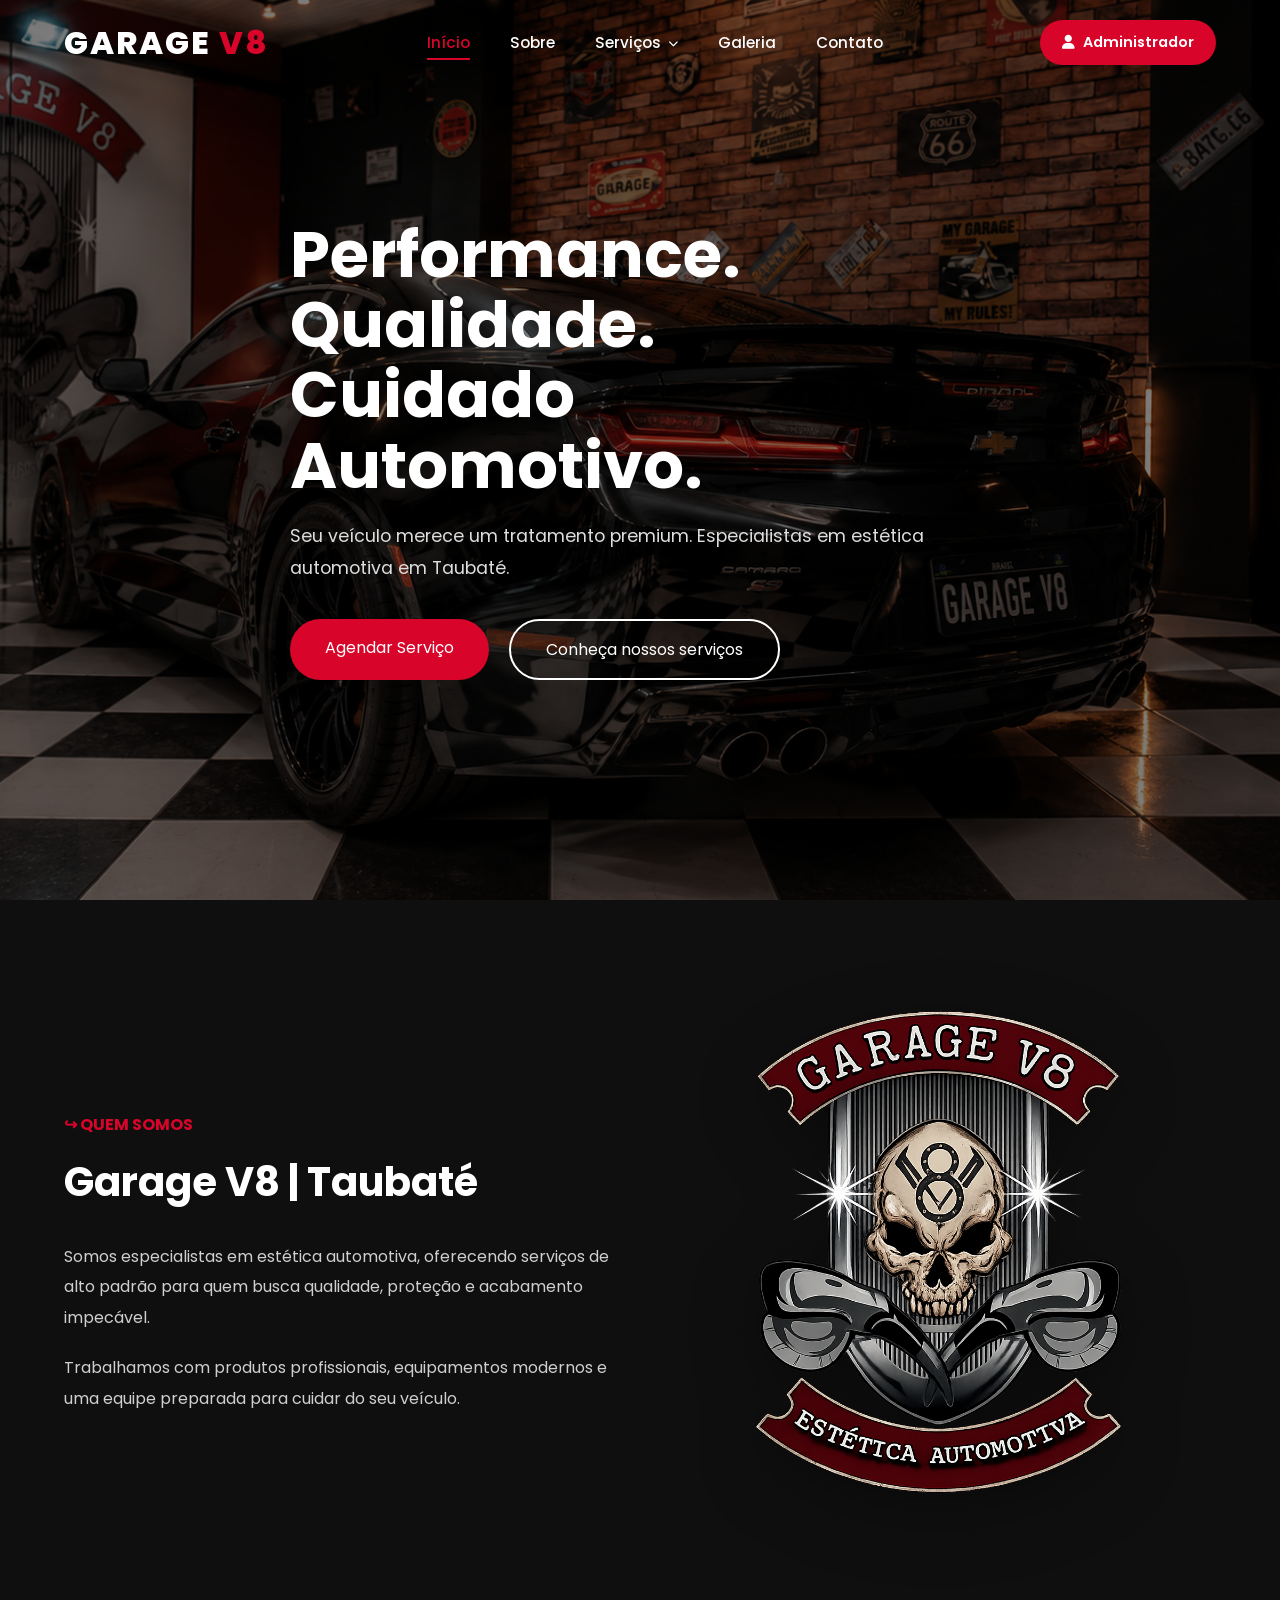
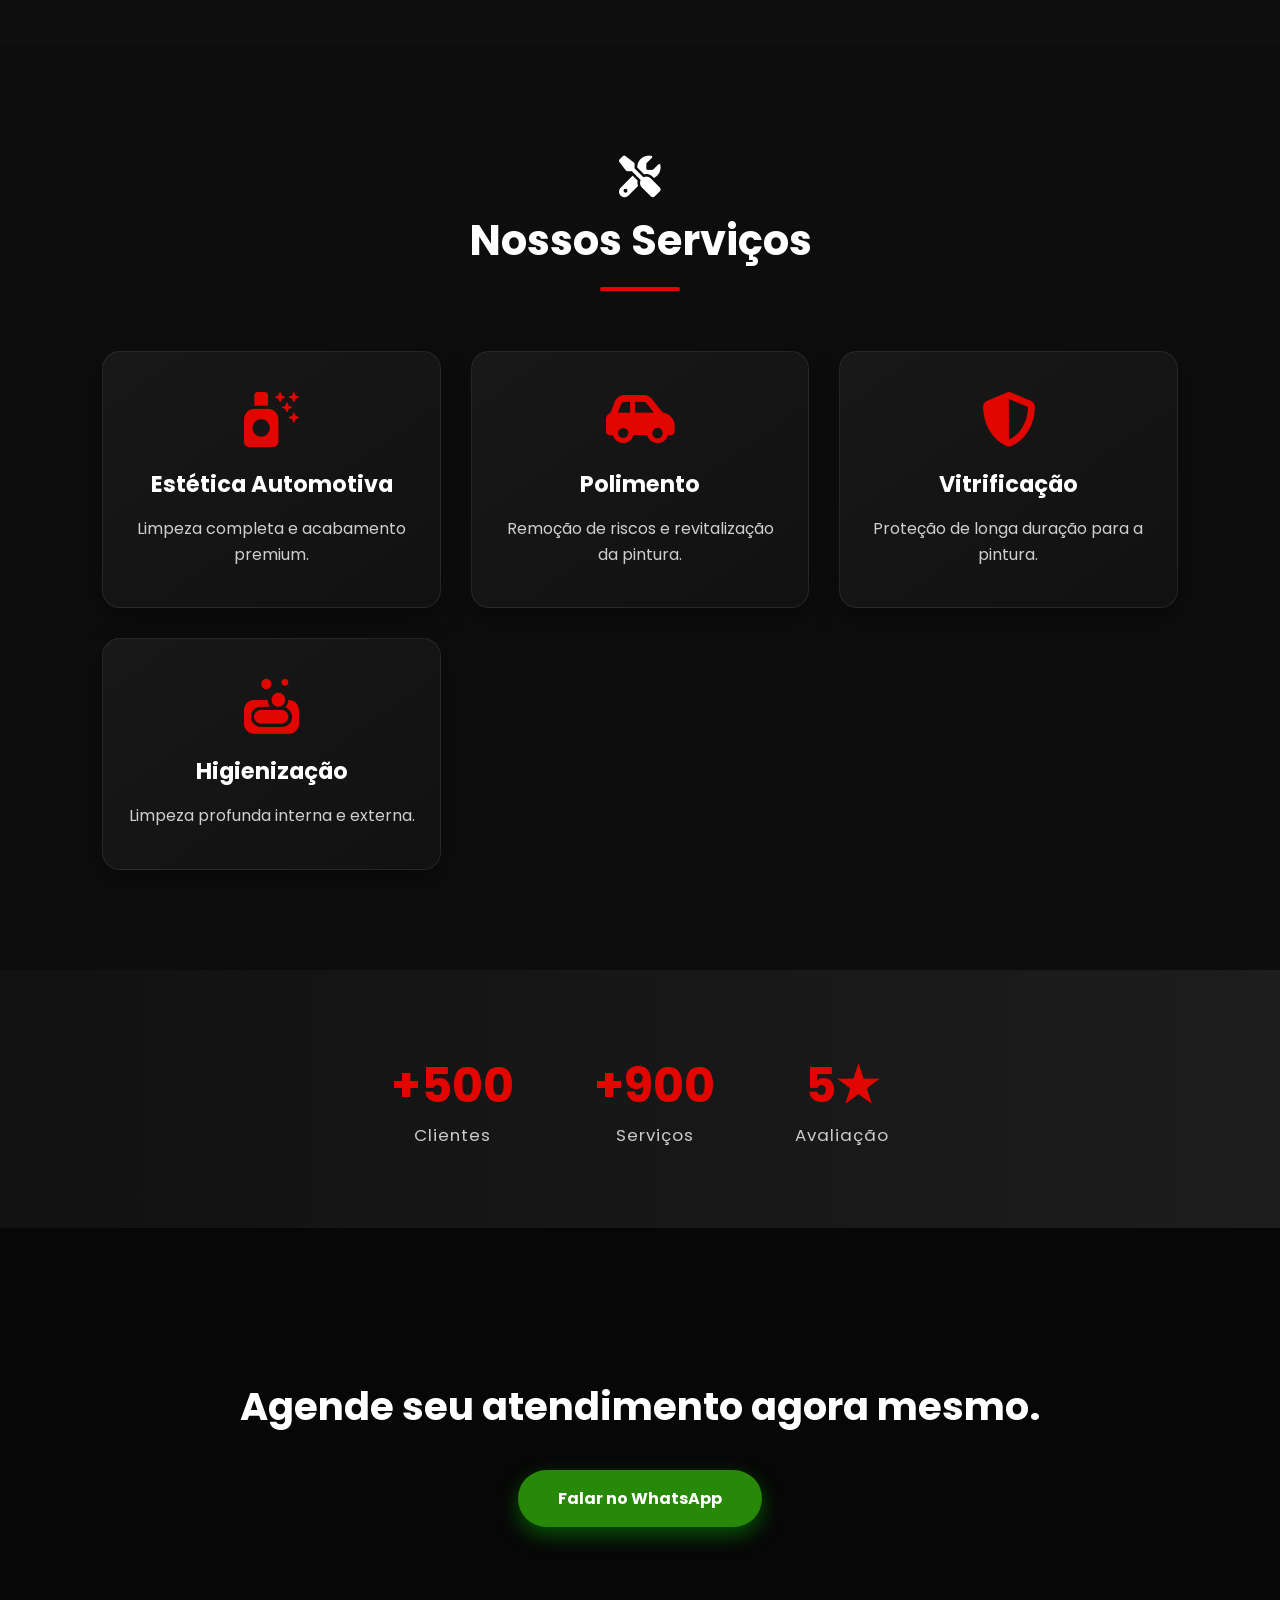
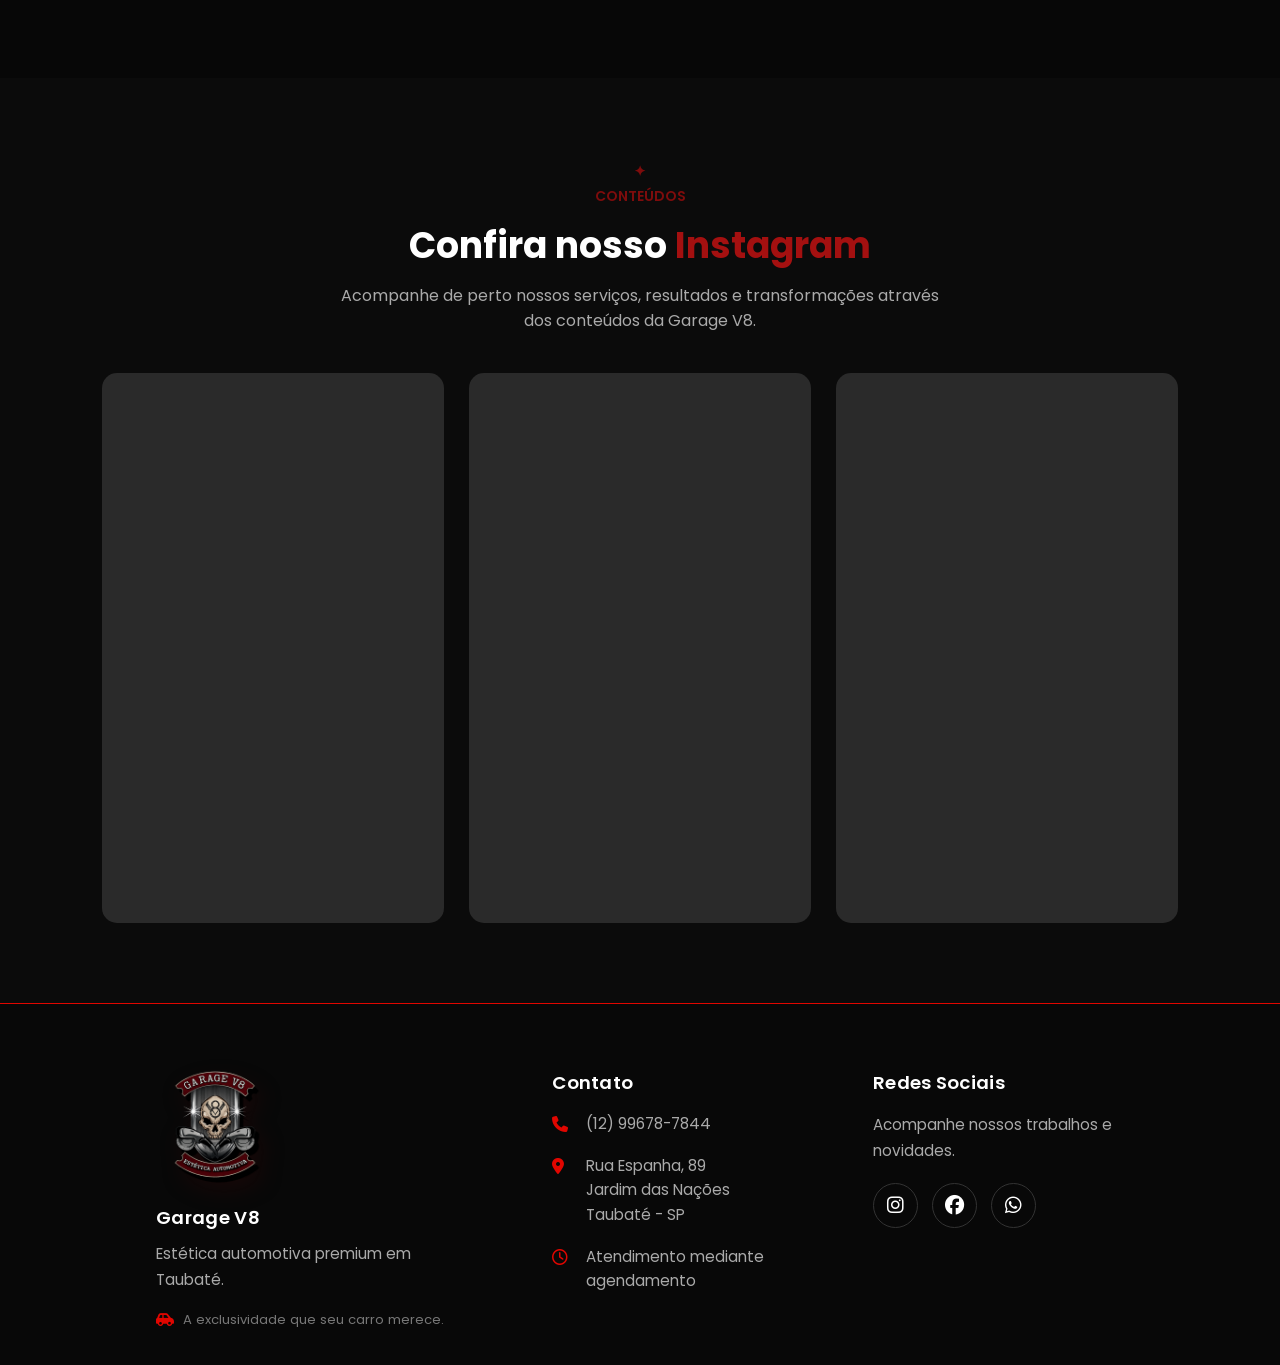
==== commit 7bd25f39: "alteração de imagens e ajuste de navbar" ====
--- a/index.html
+++ b/index.html
@@ -55,7 +55,7 @@
     <ul>
 
         <li>
-            <a href="#inicio">Início</a>
+            <a href="#inicio" class="active">Início</a>
         </li>
 
         <li>
--- a/style.css
+++ b/style.css
@@ -1082,9 +1082,7 @@
 }
 
 
-/* ==========================
-   CTA
-========================== */
+
 
 /* ==========================
    CTA
@@ -2358,7 +2356,6 @@
    PÁGINA — ESTÉTICA AUTOMOTIVA
 ========================================================= */
 
-
 /* =========================
    HERO
 ========================= */
@@ -2370,19 +2367,54 @@
     align-items: center;
     overflow: hidden;
 
+    background: #050505;
+}
+
+.servico-hero {
+    position: relative;
+    overflow: hidden;
+}
+
+/* FOTO DO LADO DIREITO */
+.servico-hero::after {
+    content: "";
+    position: absolute;
+    top: 0;
+    right: 0;
+
+    width: 50%;
+    height: 100%;
+
     background:
         linear-gradient(
             90deg,
-            rgba(0, 0, 0, 0.92) 0%,
-            rgba(0, 0, 0, 0.70) 50%,
-            rgba(0, 0, 0, 0.45) 100%
+            #050505 0%,
+            rgba(5, 5, 5, 0.65) 15%,
+            rgba(5, 5, 5, 0.05) 55%,
+            rgba(5, 5, 5, 0) 100%
         ),
-        url("img/index/BMW.mp4");
+        url("img/estetica/dodge.png");
 
     background-size: cover;
     background-position: center;
-}
-
+
+    z-index: 0;
+}
+
+/* CONTEÚDO FICA NA FRENTE */
+.servico-hero > * {
+    position: relative;
+    z-index: 1;
+}
+
+/* NÃO MOSTRA A FOTO NO CELULAR */
+@media (max-width: 768px) {
+    .servico-hero::after {
+        display: none;
+    }
+}
+
+/* OVERLAY */
 .servico-hero-overlay {
     position: absolute;
     inset: 0;
@@ -2395,8 +2427,11 @@
         );
 
     pointer-events: none;
-}
-
+    z-index: 1;
+}
+
+
+/* CONTEÚDO */
 .servico-hero-content {
     position: relative;
     z-index: 2;
@@ -2444,6 +2479,13 @@
 
     font-size: 1.05rem;
     line-height: 1.8;
+}
+
+/* ESCONDE A FOTO NO CELULAR */
+@media (max-width: 768px) {
+    .servico-hero::after {
+        display: none;
+    }
 }
 
 
@@ -2717,6 +2759,8 @@
 }
 
 
+
+
 /* =========================
    CTA
 ========================= */
@@ -2734,14 +2778,22 @@
 
     background:
         linear-gradient(
-            rgba(0, 0, 0, 0.78),
-            rgba(0, 0, 0, 0.88)
+            90deg,
+            rgba(0, 0, 0, 0.95) 0%,
+            rgba(0, 0, 0, 0.78) 25%,
+            rgba(0, 0, 0, 0.45) 55%,
+            rgba(0, 0, 0, 0.80) 100%
         ),
-        url("img/carro1.jpg");
+        url("img/index/bannercamaro.png");
 
     background-size: cover;
     background-position: center;
 }
+
+
+/* =========================
+   OVERLAY VERMELHO
+========================= */
 
 .servico-cta-overlay {
     position: absolute;
@@ -2753,7 +2805,14 @@
             rgba(217, 4, 41, 0.15),
             transparent 60%
         );
-}
+
+    z-index: 1;
+}
+
+
+/* =========================
+   CONTEÚDO
+========================= */
 
 .servico-cta-content {
     position: relative;
@@ -2764,6 +2823,11 @@
     text-align: center;
 }
 
+
+/* =========================
+   TEXTO PEQUENO
+========================= */
+
 .servico-cta-content > span {
     color: #d90429;
 
@@ -2773,6 +2837,11 @@
     letter-spacing: 3px;
 }
 
+
+/* =========================
+   TÍTULO
+========================= */
+
 .servico-cta-content h2 {
     margin: 18px 0;
 
@@ -2782,10 +2851,20 @@
     line-height: 1.1;
 }
 
+
+/* =========================
+   DESTAQUE
+========================= */
+
 .servico-cta-content h2 strong {
     color: #d90429;
 }
 
+
+/* =========================
+   PARÁGRAFO
+========================= */
+
 .servico-cta-content p {
     max-width: 600px;
 
@@ -2795,7 +2874,6 @@
 
     line-height: 1.7;
 }
-
 
 /* =========================
    RESPONSIVIDADE
@@ -3516,7 +3594,6 @@
     width: 100%;
     height: 100%;
     display: block;
-
     object-fit: cover;
 }
 
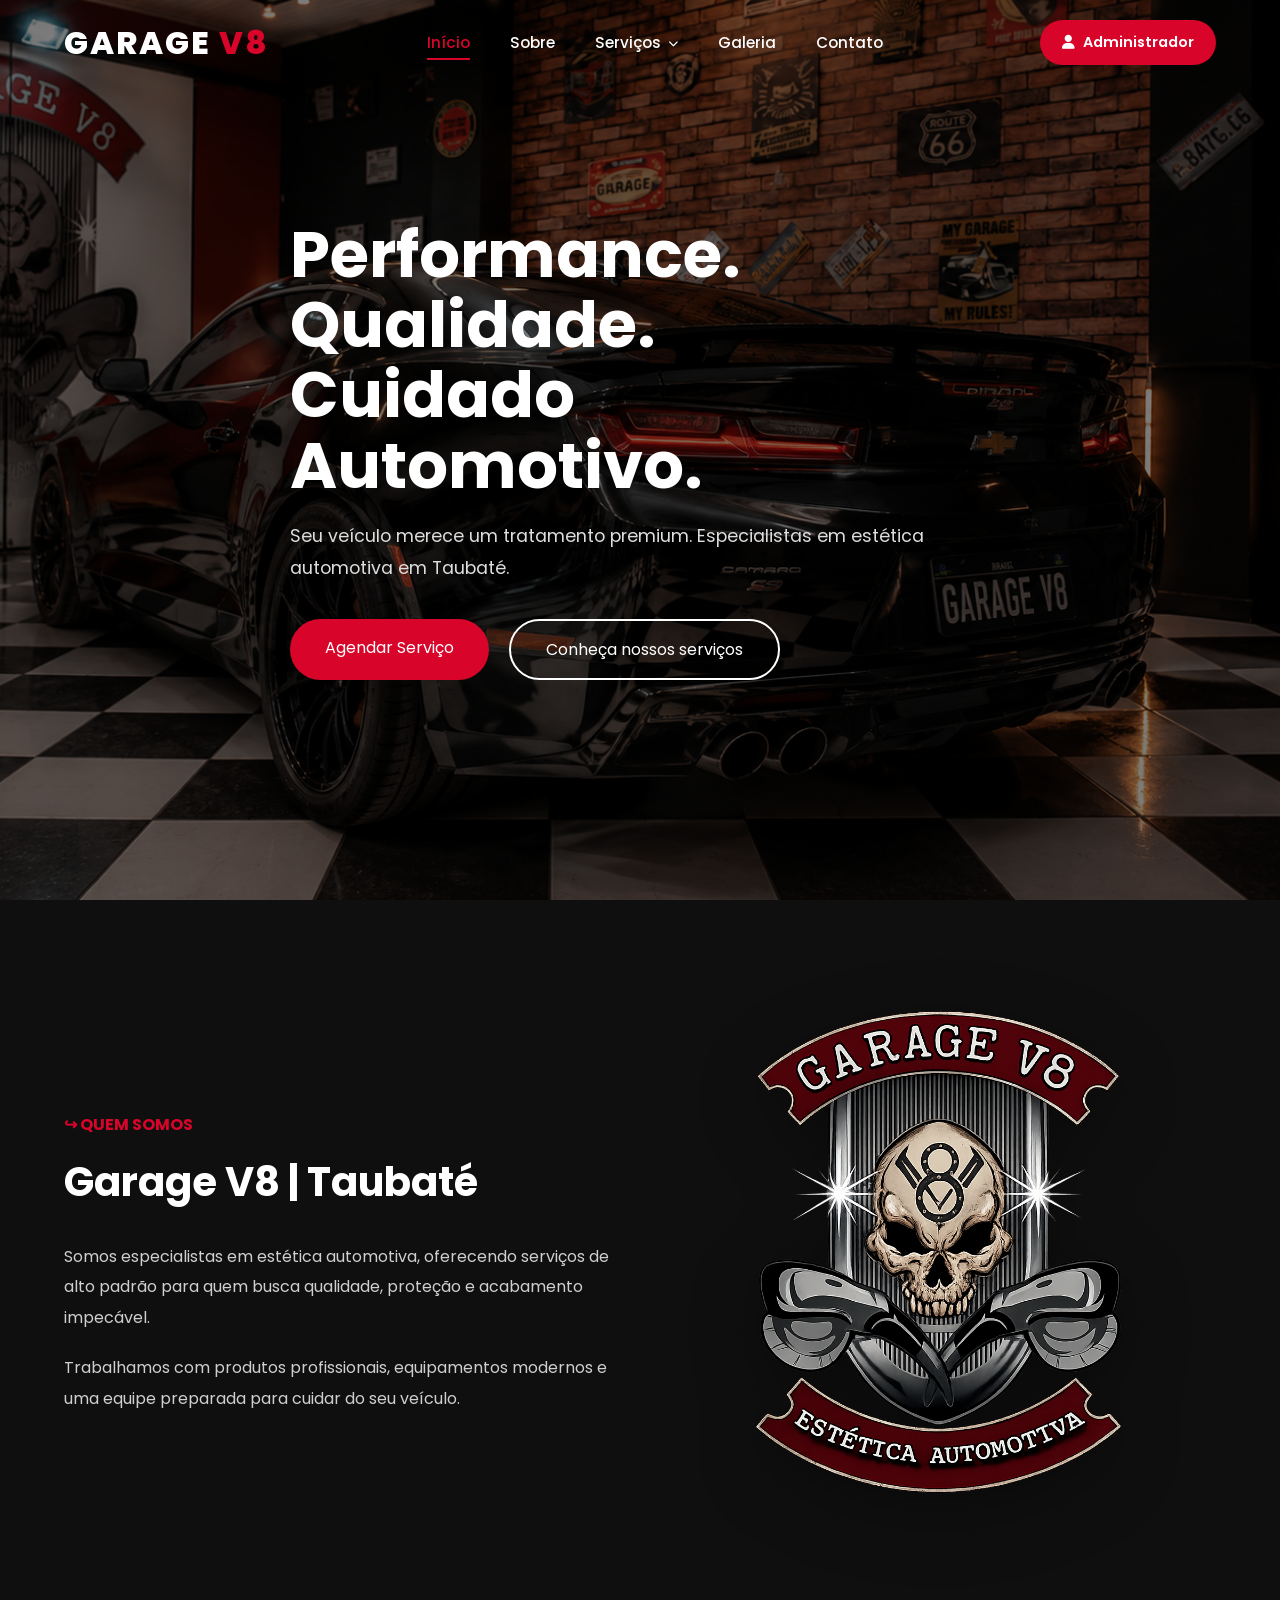
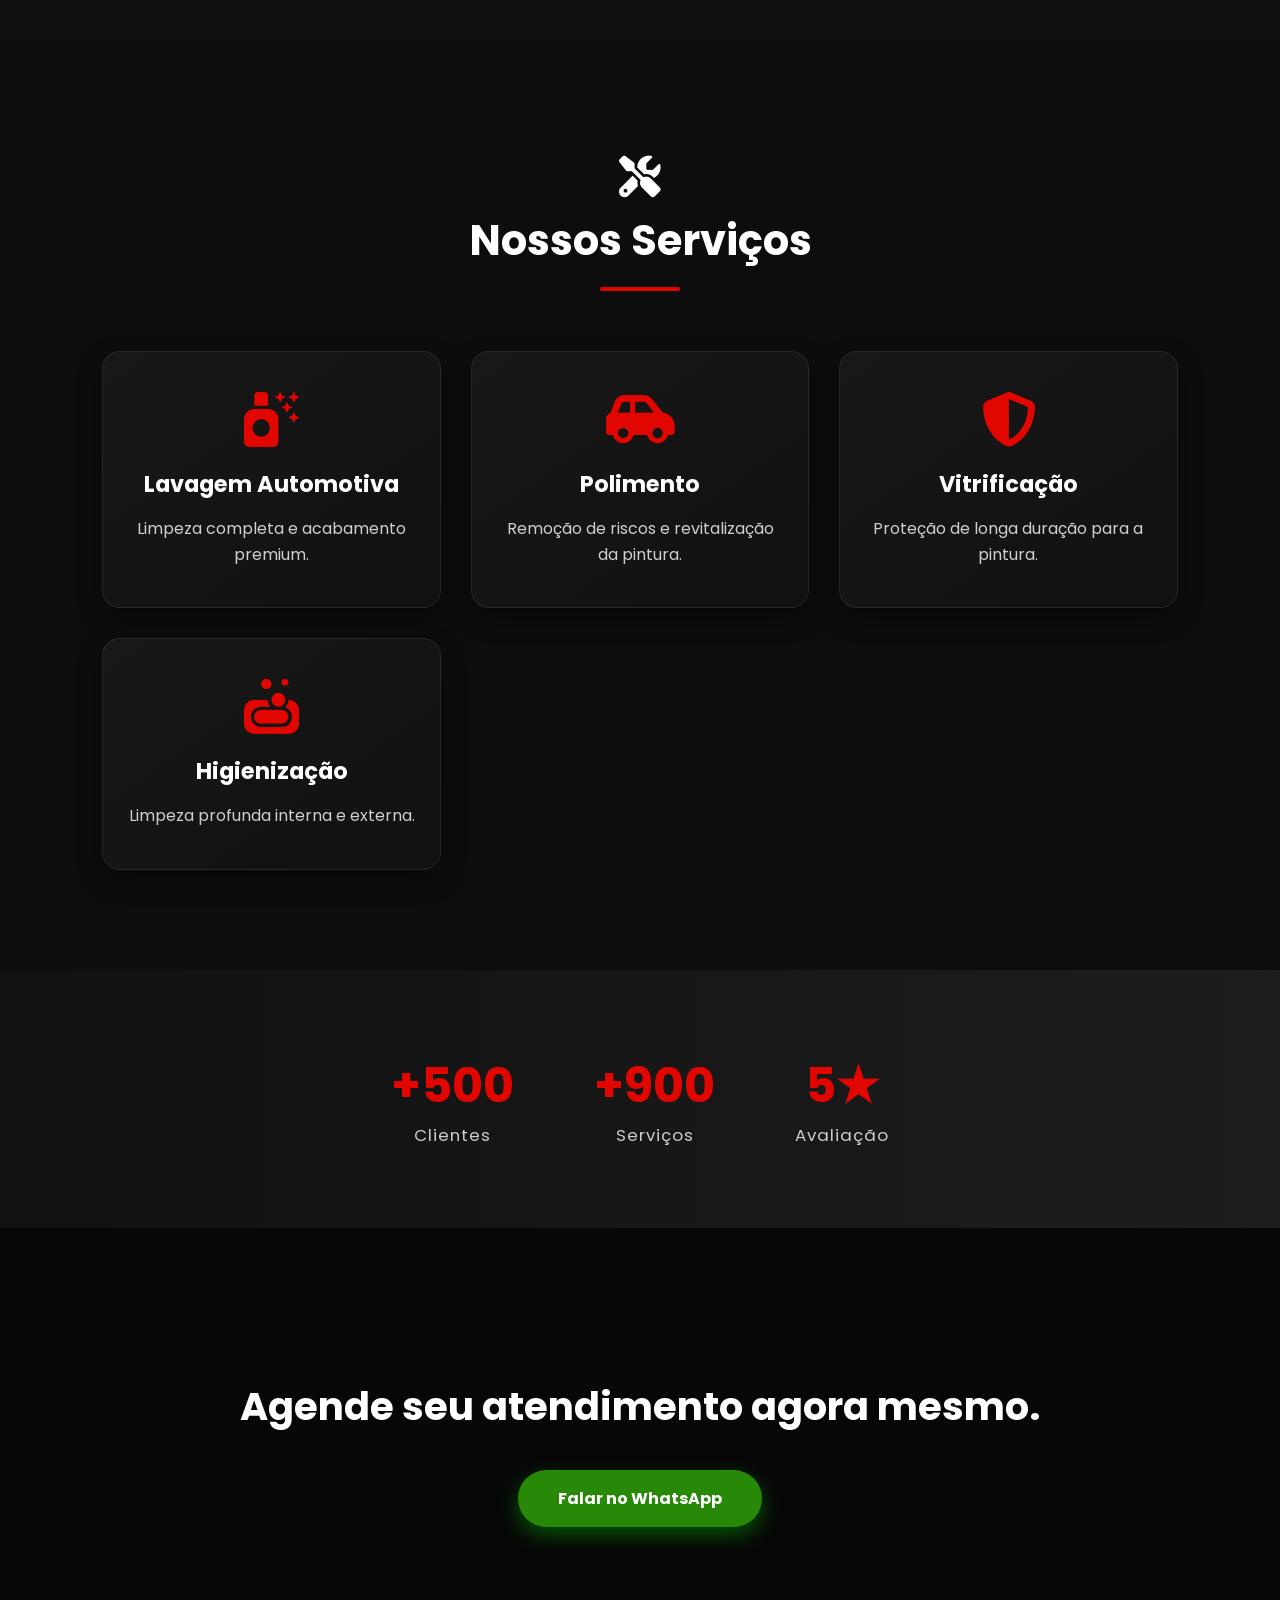
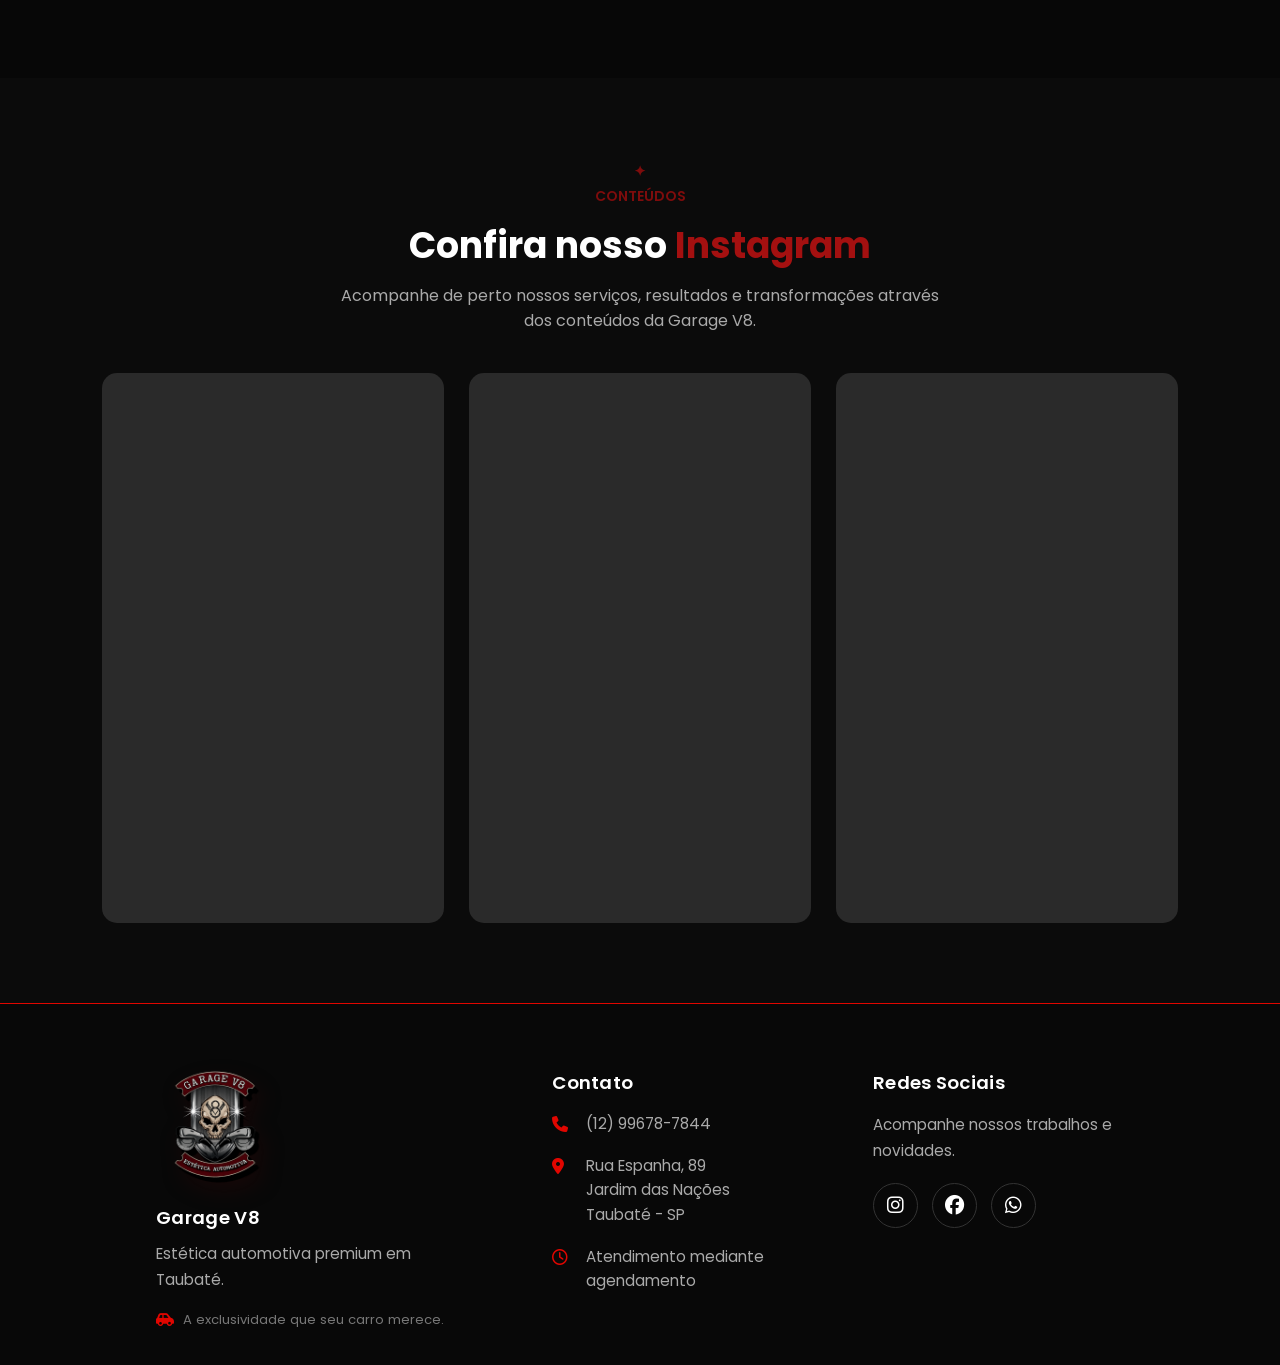
==== commit 080f1b97: "Alterações no Background: Vitrificação e Conteúdo" ====
--- a/index.html
+++ b/index.html
@@ -74,7 +74,7 @@
     <ul class="servicos-submenu">
 
         <li>
-            <a href="estetica.html">Estética Automotiva</a>
+            <a href="estetica.html">Lavagem Automotiva</a>
         </li>
 
         <li>
@@ -248,7 +248,7 @@
 
             <i class="fa-solid fa-spray-can-sparkles"></i>
 
-            <h3 style="color: white;">Estética Automotiva</h3>
+            <h3 style="color: white;">Lavagem Automotiva</h3>
 
             <p>
                 Limpeza completa e acabamento premium.
--- a/style.css
+++ b/style.css
@@ -2400,6 +2400,21 @@
 
     z-index: 0;
 }
+/* HERO - VITRIFICAÇÃO */
+.servico-hero.vitrificacao::after {
+    background:
+        linear-gradient(
+            90deg,
+            #050505 0%,
+            rgba(5, 5, 5, 0.65) 15%,
+            rgba(5, 5, 5, 0.05) 55%,
+            rgba(5, 5, 5, 0) 100%
+        ),
+        url("img/vitrificacao/Dodge-Challenger-PNG-Image-Transparent.png");
+
+    background-size: cover;
+    background-position: center;
+}
 
 /* CONTEÚDO FICA NA FRENTE */
 .servico-hero > * {
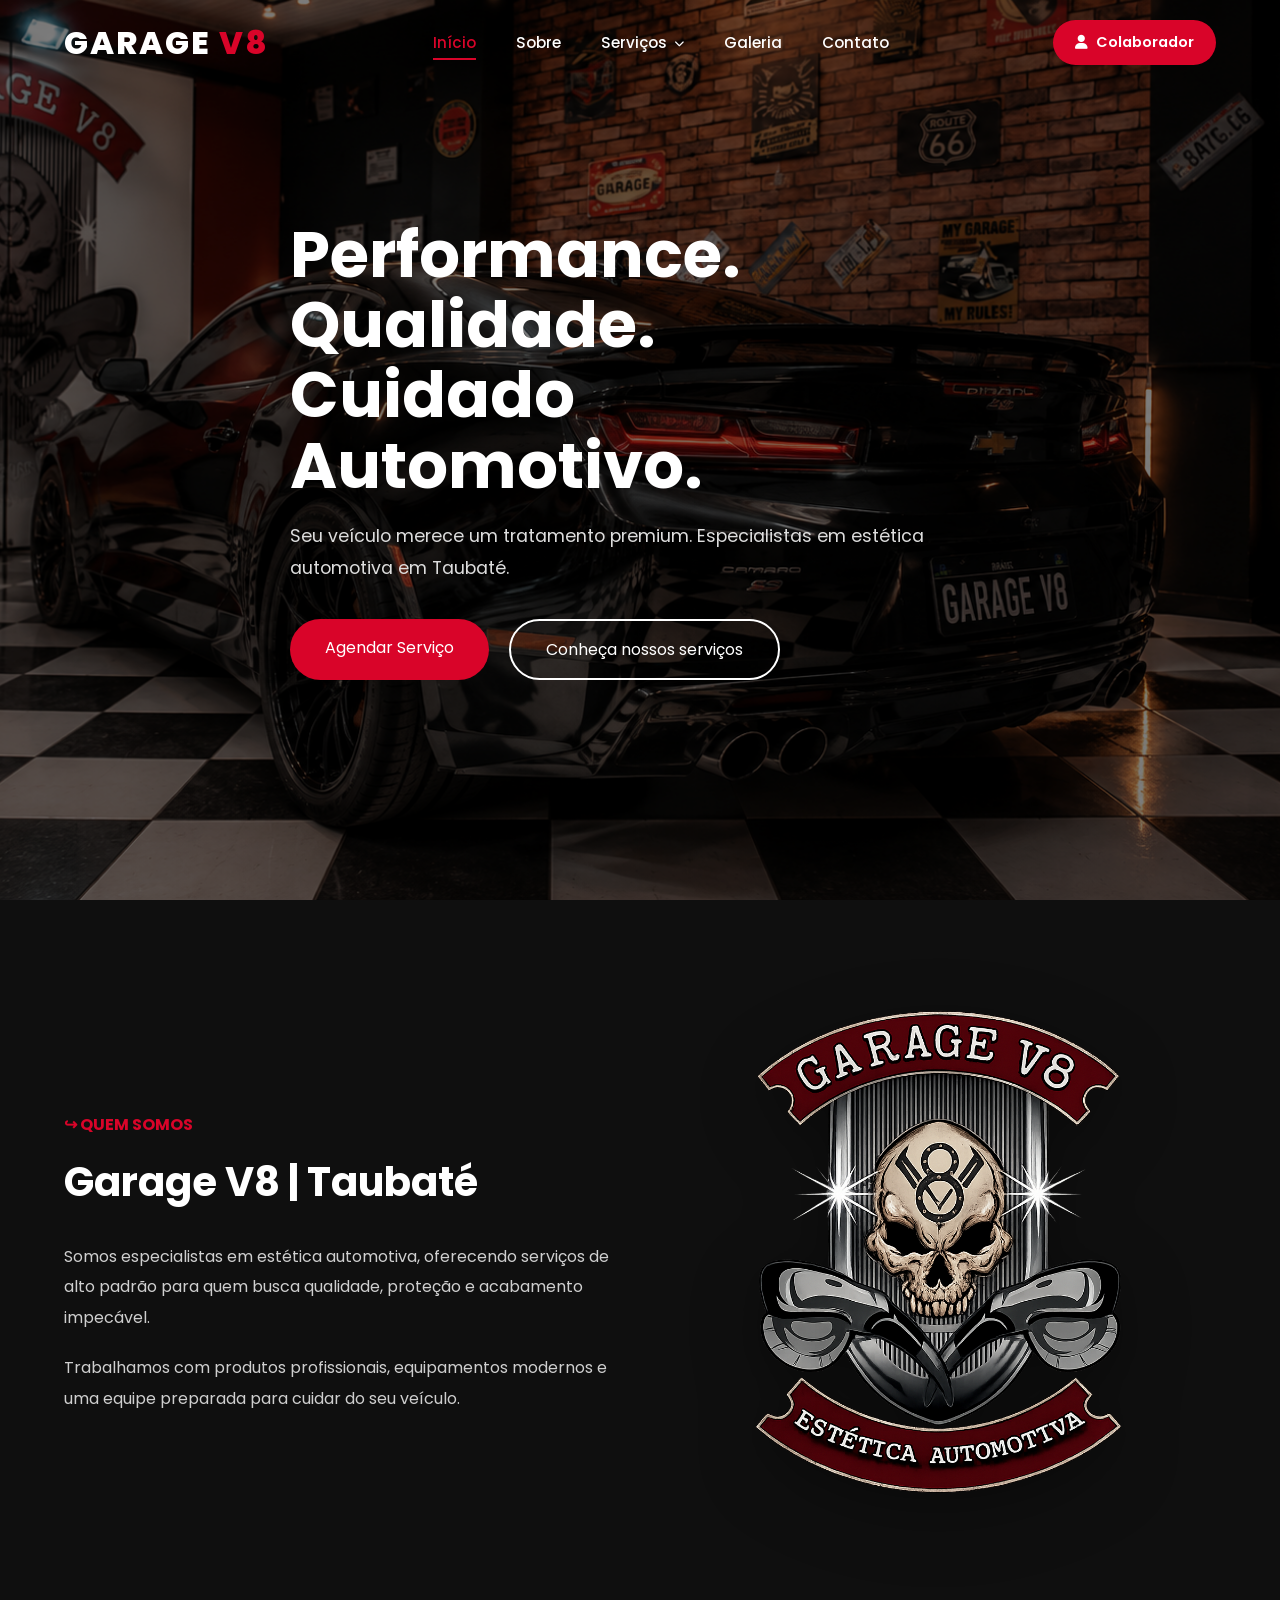
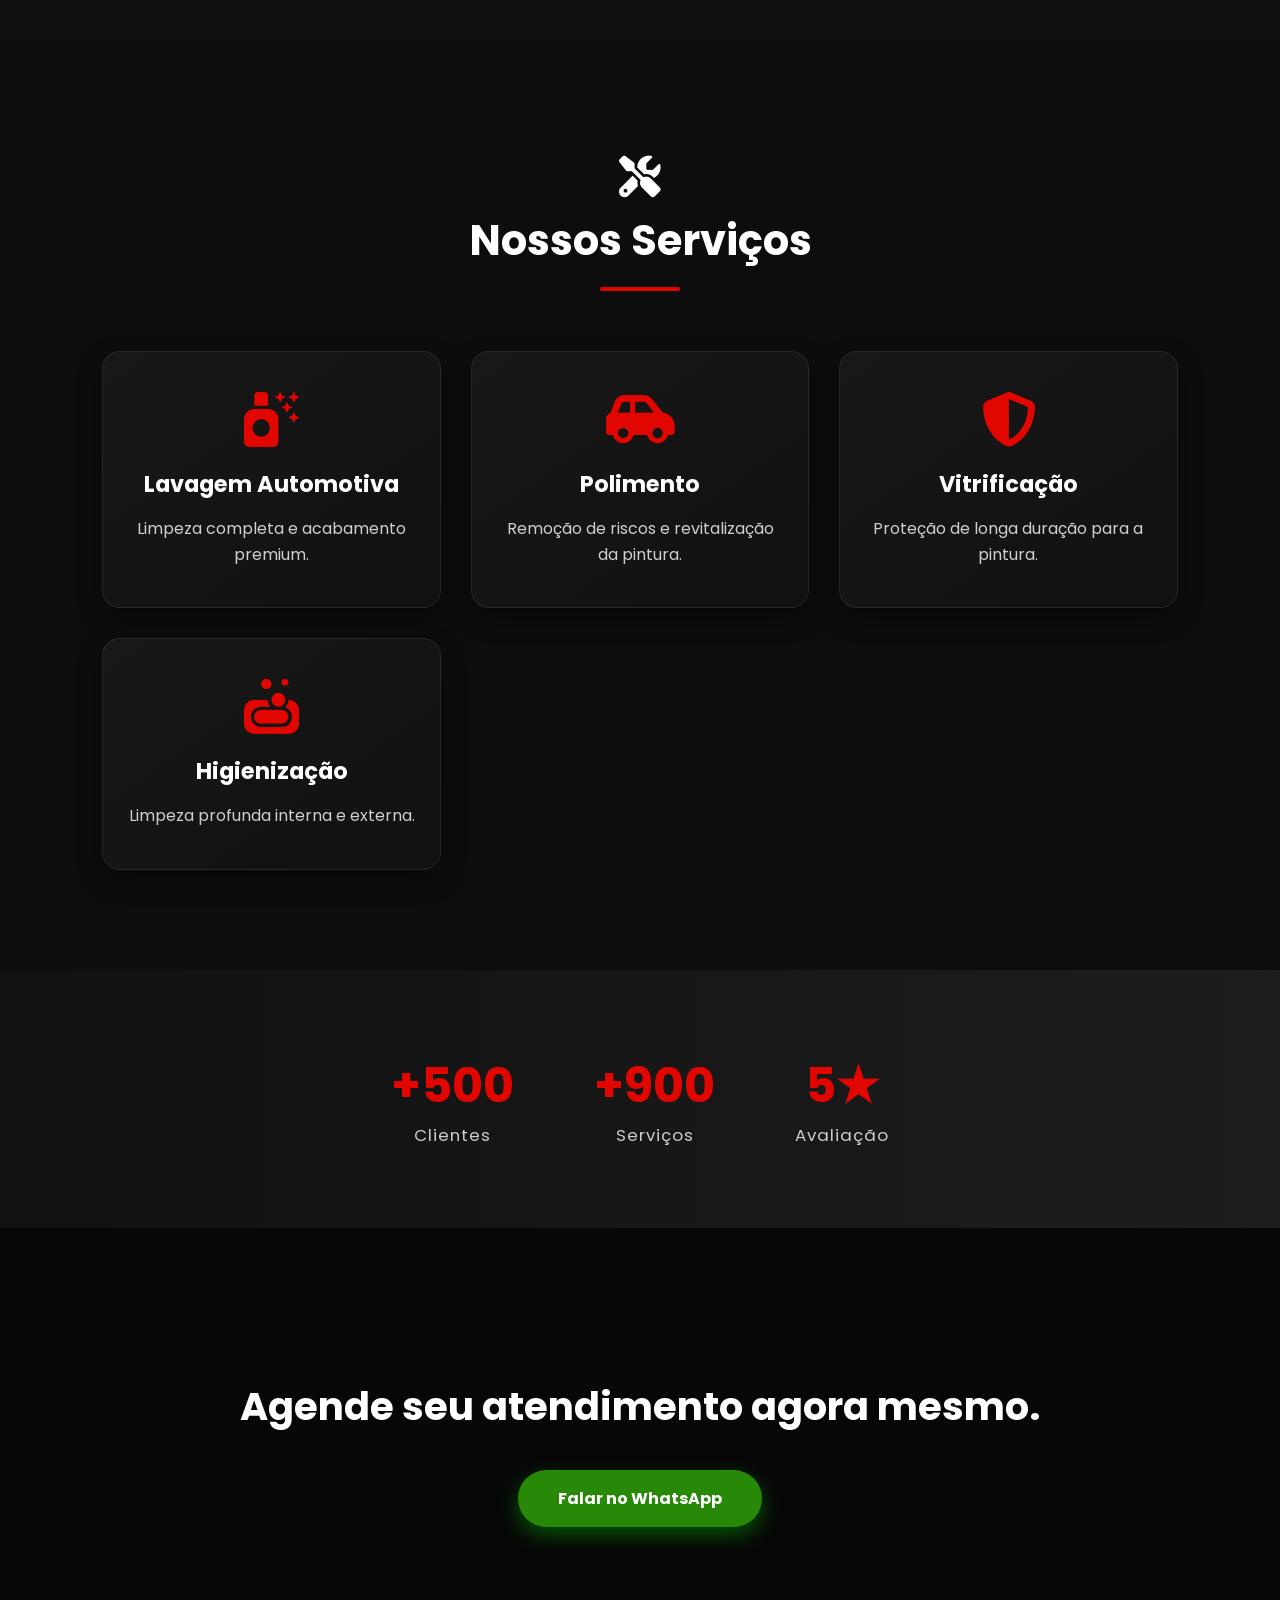
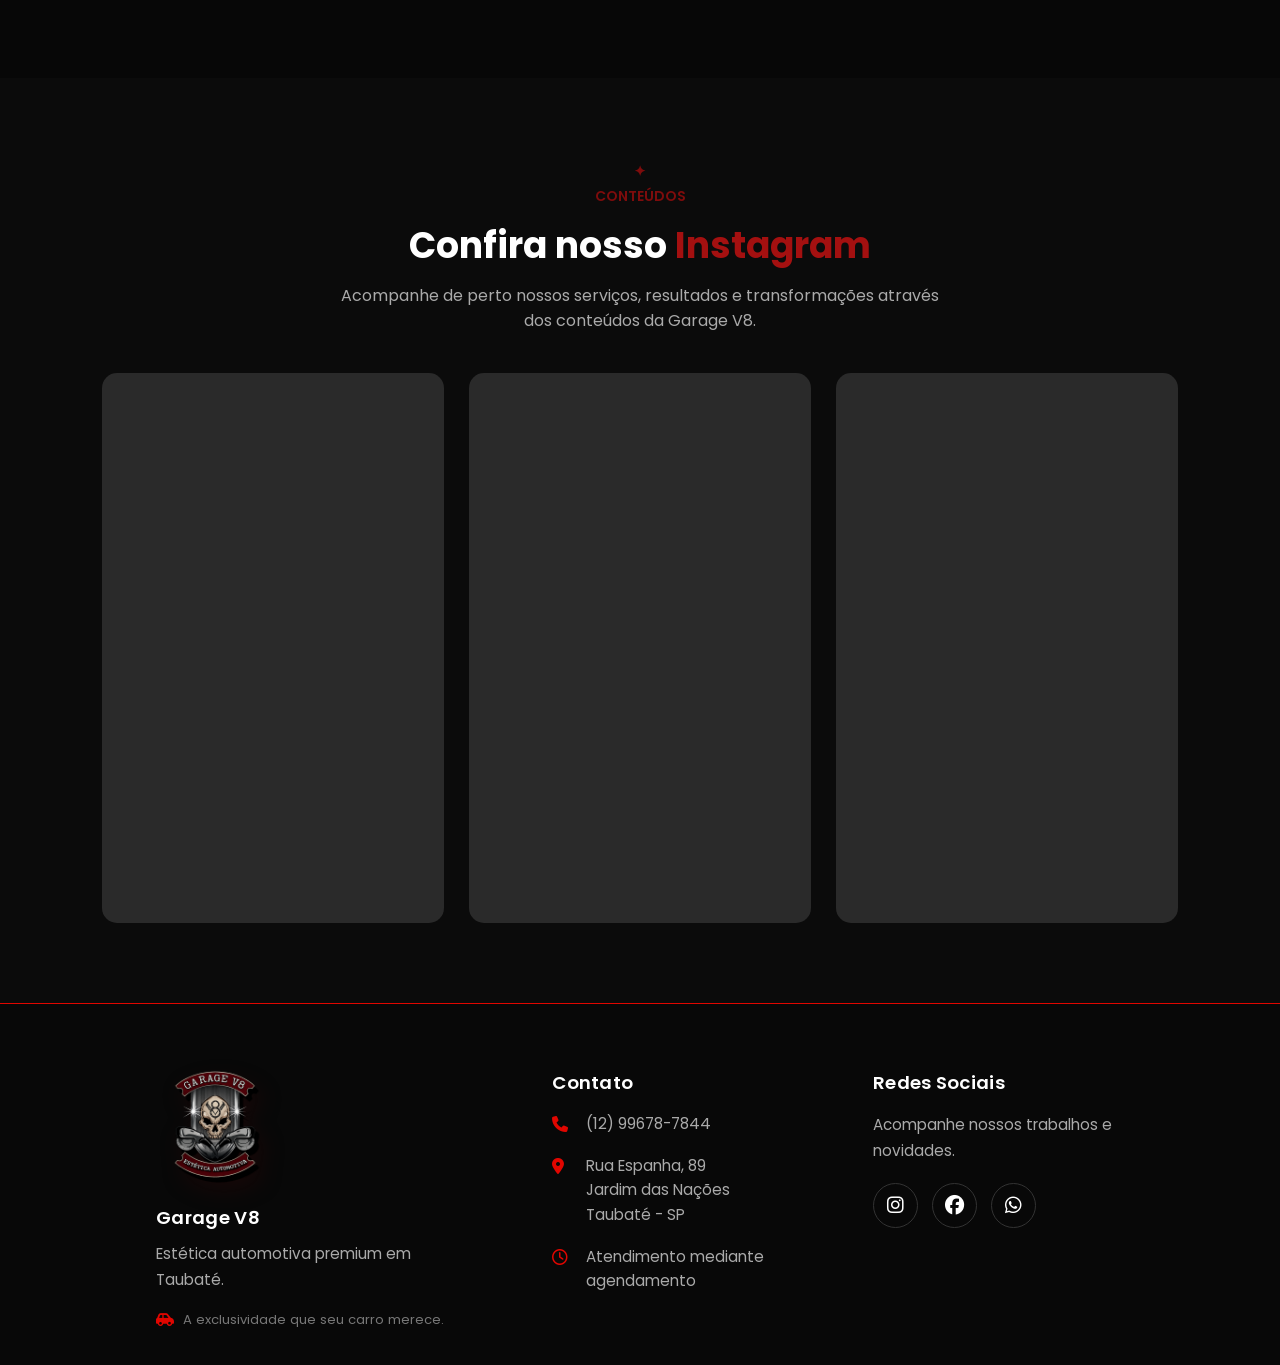
==== commit fb1a6bb5: "redirecionamento de páginas, widget: vlibras (acessibilidade), alteração de imagens" ====
--- a/index.html
+++ b/index.html
@@ -84,17 +84,19 @@
         <li>
             <a href="vitrificacao.html">Vitrificação</a>
         </li>
-
+     <li>
+            <a href="polimento.html">Polimento</a>
+        </li>
     </ul>
 
 </li>
 
         <li>
-            <a href="#galeria">Galeria</a>
-        </li>
-
-        <li>
-            <a href="#contato">Contato</a>
+            <a href="galeria.html">Galeria</a>
+        </li>
+
+        <li>
+            <a href="contato.html">Contato</a>
         </li>
 
     </ul>
@@ -103,9 +105,9 @@
 
 
             <!-- Login -->
-            <a href="#" class="btn-login">
+            <a href="index.php" class="btn-login">
                 <i class="fa-solid fa-user"></i>
-                Administrador
+                Colaborador
             </a>
 
 
@@ -205,7 +207,7 @@
     </section>
     
 
-<!-- Galeria -->
+<!-- Instagram -->
 
 <section class="galeria" id="galeria">
 
@@ -490,7 +492,20 @@
 
 </footer>
 
-
+<!-- VLibras - Acessibilidade -->
+<div vw class="enabled">
+    <div vw-access-button class="active"></div>
+
+    <div vw-plugin-wrapper>
+        <div class="vw-plugin-top-wrapper"></div>
+    </div>
+</div>
+
+<script src="https://vlibras.gov.br/app/vlibras-plugin.js"></script>
+
+<script>
+    new window.VLibras.Widget('https://vlibras.gov.br/app');
+</script>
 
     <script src="script.js"></script>
 
--- a/style.css
+++ b/style.css
@@ -2416,6 +2416,515 @@
     background-position: center;
 }
 
+
+/* HERO - HIGIENIZAÇÃO */
+.servico-hero.higienizacao::after {
+    background:
+        linear-gradient(
+            90deg,
+            #050505 0%,
+            rgba(5, 5, 5, 0.65) 15%,
+            rgba(5, 5, 5, 0.05) 55%,
+            rgba(5, 5, 5, 0) 100%
+        ),
+        url("img/vitrificacao/ferrari.png");
+
+    background-size: cover;
+    background-position: center;
+}
+
+/* HERO - POLIMENTO */
+.servico-hero.polimento::after {
+    background:
+        linear-gradient(
+            90deg,
+            #050505 0%,
+            rgba(5, 5, 5, 0.65) 15%,
+            rgba(5, 5, 5, 0.05) 55%,
+            rgba(5, 5, 5, 0) 100%
+        ),
+        url("img/polimento/ram.png");
+
+    background-size: cover;
+    background-position: center;
+}
+
+
+/* ==============================
+   TABELA DE PREÇOS - GARAGE V8
+============================== */
+
+.precos-section {
+    background: #101010;
+    padding: 100px 7%;
+    color: #f5f5f5;
+    font-family: 'Poppins', sans-serif;
+}
+
+.precos-container {
+    max-width: 1250px;
+    margin: 0 auto;
+}
+
+.precos-header {
+    text-align: center;
+    max-width: 650px;
+    margin: 0 auto 55px;
+}
+
+.precos-tag {
+    display: inline-block;
+    color: #ef233c;
+    font-size: 12px;
+    font-weight: 700;
+    letter-spacing: 3px;
+    margin-bottom: 18px;
+}
+
+.precos-header h2 {
+    font-size: clamp(32px, 5vw, 48px);
+    font-weight: 800;
+    margin: 0 0 18px;
+}
+
+.precos-header h2 span {
+    color: #ef233c;
+}
+
+.precos-header p {
+    color: #aaa;
+    font-size: 15px;
+    line-height: 1.8;
+    margin: 0;
+}
+
+.precos-grid {
+    display: grid;
+    grid-template-columns: repeat(3, minmax(0, 1fr));
+    gap: 25px;
+    align-items: stretch;
+}
+
+.preco-card {
+    position: relative;
+    display: flex;
+    flex-direction: column;
+    padding: 32px 26px;
+    background: linear-gradient(145deg, #1b1b1b, #141414);
+    border: 1px solid #303030;
+    border-radius: 16px;
+    overflow: hidden;
+    transition:
+        transform 0.3s ease,
+        border-color 0.3s ease,
+        background 0.3s ease;
+}
+
+.preco-card::before {
+    content: "";
+    position: absolute;
+    top: 0;
+    left: 25px;
+    right: 25px;
+    height: 2px;
+    background: #ef233c;
+    transform: scaleX(0);
+    transform-origin: left;
+    transition: transform 0.3s ease;
+}
+
+.preco-card:hover {
+    transform: translateY(-7px);
+    border-color: #ef233c;
+    background: linear-gradient(145deg, #202020, #151515);
+}
+
+.preco-card:hover::before {
+    transform: scaleX(1);
+}
+
+.preco-icon {
+    width: 52px;
+    height: 52px;
+    display: flex;
+    align-items: center;
+    justify-content: center;
+    background: rgba(239, 35, 60, 0.12);
+    border: 1px solid rgba(239, 35, 60, 0.25);
+    border-radius: 12px;
+    color: #ef233c;
+    font-size: 22px;
+    margin-bottom: 24px;
+}
+
+.preco-card h3 {
+    color: #fff;
+    font-size: 19px;
+    font-weight: 700;
+    line-height: 1.4;
+    margin: 0 0 12px;
+}
+
+.preco-descricao {
+    color: #999;
+    font-size: 13px;
+    line-height: 1.8;
+    margin: 0 0 25px;
+    min-height: 47px;
+}
+
+.preco-item {
+    display: flex;
+    justify-content: space-between;
+    align-items: center;
+    gap: 12px;
+    padding: 15px 0;
+    border-top: 1px solid #303030;
+}
+
+.preco-item span {
+    color: #c5c5c5;
+    font-size: 13px;
+}
+
+.preco-item strong,
+.preco-unico strong {
+    color: #ef233c;
+    font-size: 21px;
+    font-weight: 800;
+    white-space: nowrap;
+}
+
+.preco-unico {
+    margin-top: auto;
+    padding-top: 12px;
+}
+
+.preco-destaque {
+    border-color: rgba(239, 35, 60, 0.6);
+    background: linear-gradient(145deg, #261719, #171414);
+}
+
+.preco-selo {
+    position: absolute;
+    top: 20px;
+    right: 18px;
+    padding: 6px 10px;
+    border-radius: 5px;
+    background: #ef233c;
+    color: white;
+    font-size: 10px;
+    font-weight: 800;
+    letter-spacing: 1px;
+}
+
+.precos-footer {
+    text-align: center;
+    margin-top: 55px;
+}
+
+.precos-footer p {
+    color: #aaa;
+    margin-bottom: 20px;
+    font-size: 14px;
+}
+
+.precos-whatsapp {
+    display: inline-flex;
+    align-items: center;
+    justify-content: center;
+    gap: 10px;
+    padding: 15px 26px;
+    border-radius: 8px;
+    background: #ef233c;
+    color: #fff;
+    font-size: 14px;
+    font-weight: 700;
+    text-decoration: none;
+    transition: background 0.3s ease, transform 0.3s ease;
+}
+
+.precos-whatsapp:hover {
+    background: #c8102e;
+    color: #fff;
+    transform: translateY(-3px);
+}
+
+/* TABLETS */
+@media (max-width: 950px) {
+    .precos-grid {
+        grid-template-columns: repeat(2, minmax(0, 1fr));
+    }
+
+    .precos-section {
+        padding: 80px 5%;
+    }
+}
+
+/* CELULARES */
+@media (max-width: 600px) {
+    .precos-section {
+        padding: 65px 20px;
+    }
+
+    .precos-header {
+        margin-bottom: 35px;
+    }
+
+    .precos-grid {
+        grid-template-columns: 1fr;
+        gap: 18px;
+    }
+
+    .preco-card {
+        padding: 26px 22px;
+    }
+
+    .preco-descricao {
+        min-height: auto;
+    }
+
+    .precos-footer {
+        margin-top: 35px;
+    }
+
+    .precos-whatsapp {
+        width: 100%;
+        box-sizing: border-box;
+    }
+}
+
+/* PREÇOS DA HIGIENIZAÇÃO */
+
+.higienizacao-precos-grid {
+    display: grid;
+    grid-template-columns: repeat(2, minmax(0, 1fr));
+    gap: 25px;
+    max-width: 900px;
+    margin: 0 auto;
+    align-items: stretch;
+}
+
+.higienizacao-precos-grid .preco-card {
+    width: 100%;
+    min-width: 0;
+    height: auto;
+    box-sizing: border-box;
+}
+
+.higienizacao-precos-grid .preco-descricao {
+    min-height: 0;
+}
+
+.higienizacao-precos-grid .preco-unico {
+    margin-top: auto;
+}
+
+/* CELULAR */
+@media (max-width: 600px) {
+    .higienizacao-precos-grid {
+        grid-template-columns: 1fr;
+        gap: 18px;
+    }
+}
+
+
+
+/* =================================
+   PREÇOS - VITRIFICAÇÃO GARAGE V8
+================================= */
+
+.vitrificacao-grid {
+    display: grid;
+    grid-template-columns: repeat(3, minmax(0, 1fr));
+    gap: 25px;
+    max-width: 1250px;
+    margin: 0 auto;
+    align-items: stretch;
+}
+
+.vitrificacao-grid .vitrificacao-card {
+    display: flex;
+    flex-direction: column;
+    position: relative;
+
+    width: 100%;
+    min-width: 0;
+    height: auto;
+    min-height: 100%;
+    box-sizing: border-box;
+
+    padding: 30px 25px;
+    border-radius: 16px;
+}
+
+/* ÍCONES */
+.vitrificacao-card .preco-icon,
+.vitrificacao-card .preco-icone {
+    width: 52px;
+    height: 52px;
+    display: flex;
+    align-items: center;
+    justify-content: center;
+    flex-shrink: 0;
+
+    margin-bottom: 20px;
+
+    color: #ef233c;
+    font-size: 22px;
+
+    background: rgba(239, 35, 60, 0.12);
+    border: 1px solid rgba(239, 35, 60, 0.25);
+    border-radius: 12px;
+}
+
+/* ETIQUETAS */
+.vitrificacao-tag,
+.preco-tag {
+    display: inline-block;
+    color: #ef233c;
+    font-size: 11px;
+    font-weight: 700;
+    letter-spacing: 1.5px;
+    margin-bottom: 12px;
+}
+
+/* TÍTULOS */
+.vitrificacao-card h3 {
+    color: #fff;
+    font-size: 18px;
+    line-height: 1.5;
+    margin: 0 0 15px;
+}
+
+/* DESCRIÇÕES */
+.vitrificacao-card .preco-descricao {
+    color: #aaa;
+    font-size: 13px;
+    line-height: 1.8;
+    min-height: 0;
+    margin-bottom: 20px;
+}
+
+/* DURAÇÃO DA PROTEÇÃO */
+.vitrificacao-duracao {
+    display: flex;
+    align-items: center;
+    gap: 12px;
+    padding: 15px 0;
+    margin-bottom: 15px;
+    border-top: 1px solid #303030;
+    border-bottom: 1px solid #303030;
+}
+
+.vitrificacao-duracao strong {
+    color: #ef233c;
+    font-size: 42px;
+    font-weight: 800;
+    line-height: 1;
+}
+
+.vitrificacao-duracao span {
+    color: #ccc;
+    font-size: 11px;
+    font-weight: 700;
+    letter-spacing: 1px;
+}
+
+/* DETALHES */
+.vitrificacao-detalhe {
+    color: #ef233c;
+    font-size: 13px;
+    font-weight: 600;
+    margin: 0 0 12px;
+}
+
+/* PREÇOS */
+.vitrificacao-card .preco-unico {
+    margin-top: auto;
+    padding-top: 20px;
+}
+
+.vitrificacao-card .preco-unico strong {
+    color: #ef233c;
+    font-size: 25px;
+    font-weight: 800;
+}
+
+/* OPÇÕES DE COURO E PLÁSTICOS */
+.vitrificacao-opcao {
+    padding: 15px 0;
+    border-top: 1px solid #303030;
+}
+
+.vitrificacao-opcao h4 {
+    color: #fff;
+    font-size: 14px;
+    margin: 0 0 6px;
+}
+
+.vitrificacao-opcao p {
+    color: #999;
+    font-size: 12px;
+    margin: 0 0 8px;
+}
+
+.vitrificacao-opcao strong {
+    color: #ef233c;
+    font-size: 21px;
+    font-weight: 800;
+}
+
+/* CARDS EM DESTAQUE */
+.vitrificacao-destaque {
+    border-color: rgba(239, 35, 60, 0.6);
+}
+
+.vitrificacao-premium {
+    border-color: rgba(239, 35, 60, 0.4);
+}
+
+/* CENTRALIZA O ÚLTIMO CARD QUANDO NECESSÁRIO */
+@media (min-width: 951px) {
+    .vitrificacao-grid > .vitrificacao-card:last-child:nth-child(3n + 1) {
+        grid-column: 2;
+    }
+}
+
+/* TABLETS */
+@media (max-width: 950px) {
+    .vitrificacao-grid {
+        grid-template-columns: repeat(2, minmax(0, 1fr));
+        gap: 20px;
+    }
+
+    .vitrificacao-grid > .vitrificacao-card:last-child:nth-child(2n + 1) {
+        grid-column: 1 / -1;
+        width: calc(50% - 10px);
+        justify-self: center;
+    }
+}
+
+/* CELULARES */
+@media (max-width: 600px) {
+    .vitrificacao-grid {
+        grid-template-columns: 1fr;
+        gap: 18px;
+    }
+
+    .vitrificacao-grid > .vitrificacao-card,
+    .vitrificacao-grid > .vitrificacao-card:last-child:nth-child(2n + 1) {
+        grid-column: 1;
+        width: 100%;
+    }
+
+    .vitrificacao-grid .vitrificacao-card {
+        padding: 25px 22px;
+    }
+}
+
+
+
 /* CONTEÚDO FICA NA FRENTE */
 .servico-hero > * {
     position: relative;
@@ -3612,3 +4121,433 @@
     object-fit: cover;
 }
 
+
+/* ==========================
+   HERO CONTATO
+========================== */
+
+.contato-hero {
+    min-height: 430px;
+    position: relative;
+    display: flex;
+    align-items: center;
+    background:
+        linear-gradient(90deg, rgba(0,0,0,.95), rgba(0,0,0,.55)),
+        url("img/contato.png") center 55% / cover no-repeat;
+    padding: 80px 8%;
+    color: #fff;
+}
+
+.contato-hero-content {
+    position: relative;
+    z-index: 2;
+    max-width: 700px;
+}
+
+.contato-hero-content > span,
+.contato-tag,
+.form-header > span,
+.mapa-header > span {
+    color: #C8102E;
+    font-size: 12px;
+    font-weight: 700;
+    letter-spacing: 3px;
+}
+
+.contato-hero h1 {
+    font-size: clamp(38px, 5vw, 65px);
+    line-height: 1.15;
+    margin: 20px 0;
+}
+
+.contato-hero h1 strong {
+    color: #E31837;
+}
+
+.contato-hero p {
+    color: #ccc;
+    font-size: 15px;
+    max-width: 500px;
+    line-height: 1.8;
+}
+
+.contato-btn {
+    display: inline-flex;
+    gap: 12px;
+    align-items: center;
+    margin-top: 25px;
+    padding: 14px 25px;
+    background: #C8102E;
+    color: #fff;
+    text-decoration: none;
+    font-weight: 700;
+    border-radius: 4px;
+    transition: .3s;
+}
+
+.contato-btn:hover {
+    background: #E31837;
+    transform: translateY(-3px);
+}
+
+
+/* ==========================
+   SEÇÃO PRINCIPAL
+========================== */
+
+.contato-principal {
+    background: #080808;
+    padding: 100px 7%;
+    color: #fff;
+}
+
+.contato-container {
+    max-width: 1250px;
+    margin: auto;
+    display: grid;
+    grid-template-columns: 1fr 1fr;
+    gap: 80px;
+    align-items: center;
+}
+
+
+/* INFORMAÇÕES */
+
+.contato-info h2 {
+    font-size: clamp(30px, 3vw, 43px);
+    line-height: 1.3;
+    margin: 20px 0;
+}
+
+.contato-info h2 strong {
+    color: #E31837;
+}
+
+.contato-descricao {
+    color: #999;
+    line-height: 1.8;
+    font-size: 14px;
+    max-width: 460px;
+    margin-bottom: 35px;
+}
+
+.contato-detalhes {
+    display: flex;
+    flex-direction: column;
+    gap: 12px;
+}
+
+.contato-item {
+    display: flex;
+    align-items: center;
+    gap: 18px;
+    padding: 18px;
+    background: #111;
+    border: 1px solid #242424;
+    border-radius: 7px;
+    color: #fff;
+    text-decoration: none;
+    transition: .3s;
+}
+
+.contato-item:hover {
+    border-color: #C8102E;
+    transform: translateX(5px);
+}
+
+.contato-icon {
+    min-width: 48px;
+    height: 48px;
+    display: flex;
+    justify-content: center;
+    align-items: center;
+    background: rgba(200,16,46,.13);
+    color: #E31837;
+    border-radius: 6px;
+    font-size: 20px;
+}
+
+.contato-item span {
+    font-size: 11px;
+    color: #999;
+}
+
+.contato-item h3 {
+    font-size: 14px;
+    margin: 4px 0;
+}
+
+.contato-item p {
+    font-size: 11px;
+    color: #888;
+    margin: 0;
+}
+
+.contato-arrow {
+    margin-left: auto;
+    color: #777;
+    font-size: 13px;
+}
+
+.contato-social {
+    margin-top: 35px;
+}
+
+.contato-social > span {
+    color: #999;
+    font-size: 10px;
+    letter-spacing: 2px;
+    font-weight: 600;
+}
+
+.contato-social-links {
+    display: flex;
+    gap: 12px;
+    margin-top: 15px;
+}
+
+.contato-social-links a {
+    width: 42px;
+    height: 42px;
+    display: flex;
+    align-items: center;
+    justify-content: center;
+    background: #171717;
+    color: #E31837;
+    border: 1px solid #292929;
+    border-radius: 5px;
+    text-decoration: none;
+    transition: .3s;
+}
+
+.contato-social-links a:hover {
+    background: #C8102E;
+    color: #fff;
+}
+
+
+/* ==========================
+   FORMULÁRIO
+========================== */
+
+.contato-form-box {
+    background: #111;
+    border: 1px solid #292929;
+    padding: 40px;
+    border-radius: 10px;
+    box-shadow: 0 15px 50px rgba(0,0,0,.3);
+}
+
+.form-header {
+    margin-bottom: 30px;
+}
+
+.form-header h2 {
+    font-size: 26px;
+    margin: 12px 0 8px;
+}
+
+.form-header p {
+    font-size: 12px;
+    color: #999;
+    line-height: 1.7;
+}
+
+#formContato {
+    display: flex;
+    flex-direction: column;
+    gap: 20px;
+}
+
+.form-row {
+    display: grid;
+    grid-template-columns: 1fr 1fr;
+    gap: 15px;
+}
+
+.form-group {
+    display: flex;
+    flex-direction: column;
+    gap: 9px;
+}
+
+.form-group label {
+    font-size: 12px;
+    color: #ddd;
+    font-weight: 500;
+}
+
+.form-group input,
+.form-group select,
+.form-group textarea {
+    width: 100%;
+    padding: 14px;
+    background: #191919;
+    border: 1px solid #333;
+    border-radius: 5px;
+    color: #fff;
+    font-family: 'Poppins', sans-serif;
+    font-size: 12px;
+    outline: none;
+    transition: .3s;
+}
+
+.form-group input:focus,
+.form-group select:focus,
+.form-group textarea:focus {
+    border-color: #C8102E;
+    box-shadow: 0 0 0 2px rgba(200,16,46,.12);
+}
+
+.form-group input::placeholder,
+.form-group textarea::placeholder {
+    color: #777;
+}
+
+.form-group select {
+    cursor: pointer;
+}
+
+.form-group select option {
+    background: #191919;
+    color: #fff;
+}
+
+.form-group textarea {
+    resize: vertical;
+    min-height: 120px;
+}
+
+.form-submit {
+    width: 100%;
+    padding: 16px;
+    background: #C8102E;
+    border: none;
+    border-radius: 5px;
+    color: #fff;
+    font-family: 'Poppins', sans-serif;
+    font-weight: 700;
+    font-size: 13px;
+    cursor: pointer;
+    transition: .3s;
+}
+
+.form-submit:hover {
+    background: #E31837;
+    transform: translateY(-2px);
+}
+
+.form-submit i {
+    margin-left: 8px;
+    font-size: 17px;
+}
+
+.form-observacao {
+    text-align: center;
+    color: #777;
+    font-size: 10px;
+}
+
+.form-observacao i {
+    color: #C8102E;
+    margin-right: 5px;
+}
+
+
+/* ==========================
+   MAPA
+========================== */
+
+.contato-mapa {
+    background: #0e0e0e;
+    padding: 80px 7%;
+    text-align: center;
+    color: #fff;
+}
+
+.mapa-header {
+    margin-bottom: 35px;
+}
+
+.mapa-header h2 {
+    font-size: 32px;
+    margin: 15px 0 8px;
+}
+
+.mapa-header h2 strong {
+    color: #E31837;
+}
+
+.mapa-header p {
+    color: #999;
+    font-size: 13px;
+}
+
+.mapa-container {
+    max-width: 1250px;
+    margin: auto;
+    overflow: hidden;
+    border-radius: 10px;
+    border: 1px solid #333;
+}
+
+.mapa-container iframe {
+    display: block;
+    filter: grayscale(100%) invert(90%) contrast(90%);
+}
+
+
+/* ==========================
+   RESPONSIVIDADE
+========================== */
+
+@media (max-width: 900px) {
+
+    .contato-container {
+        grid-template-columns: 1fr;
+        gap: 50px;
+    }
+
+    .contato-principal {
+        padding: 70px 6%;
+    }
+
+}
+
+@media (max-width: 600px) {
+
+    .contato-hero {
+        min-height: 400px;
+        padding: 70px 7%;
+        background-position: 60% center;
+    }
+
+    .contato-hero h1 {
+        font-size: 39px;
+    }
+
+    .contato-form-box {
+        padding: 25px 18px;
+    }
+
+    .form-row {
+        grid-template-columns: 1fr;
+    }
+
+    .contato-info h2 {
+        font-size: 32px;
+    }
+
+    .contato-mapa {
+        padding: 60px 5%;
+    }
+
+    .mapa-header h2 {
+        font-size: 25px;
+    }
+
+    .mapa-container iframe {
+        height: 320px;
+    }
+
+}
